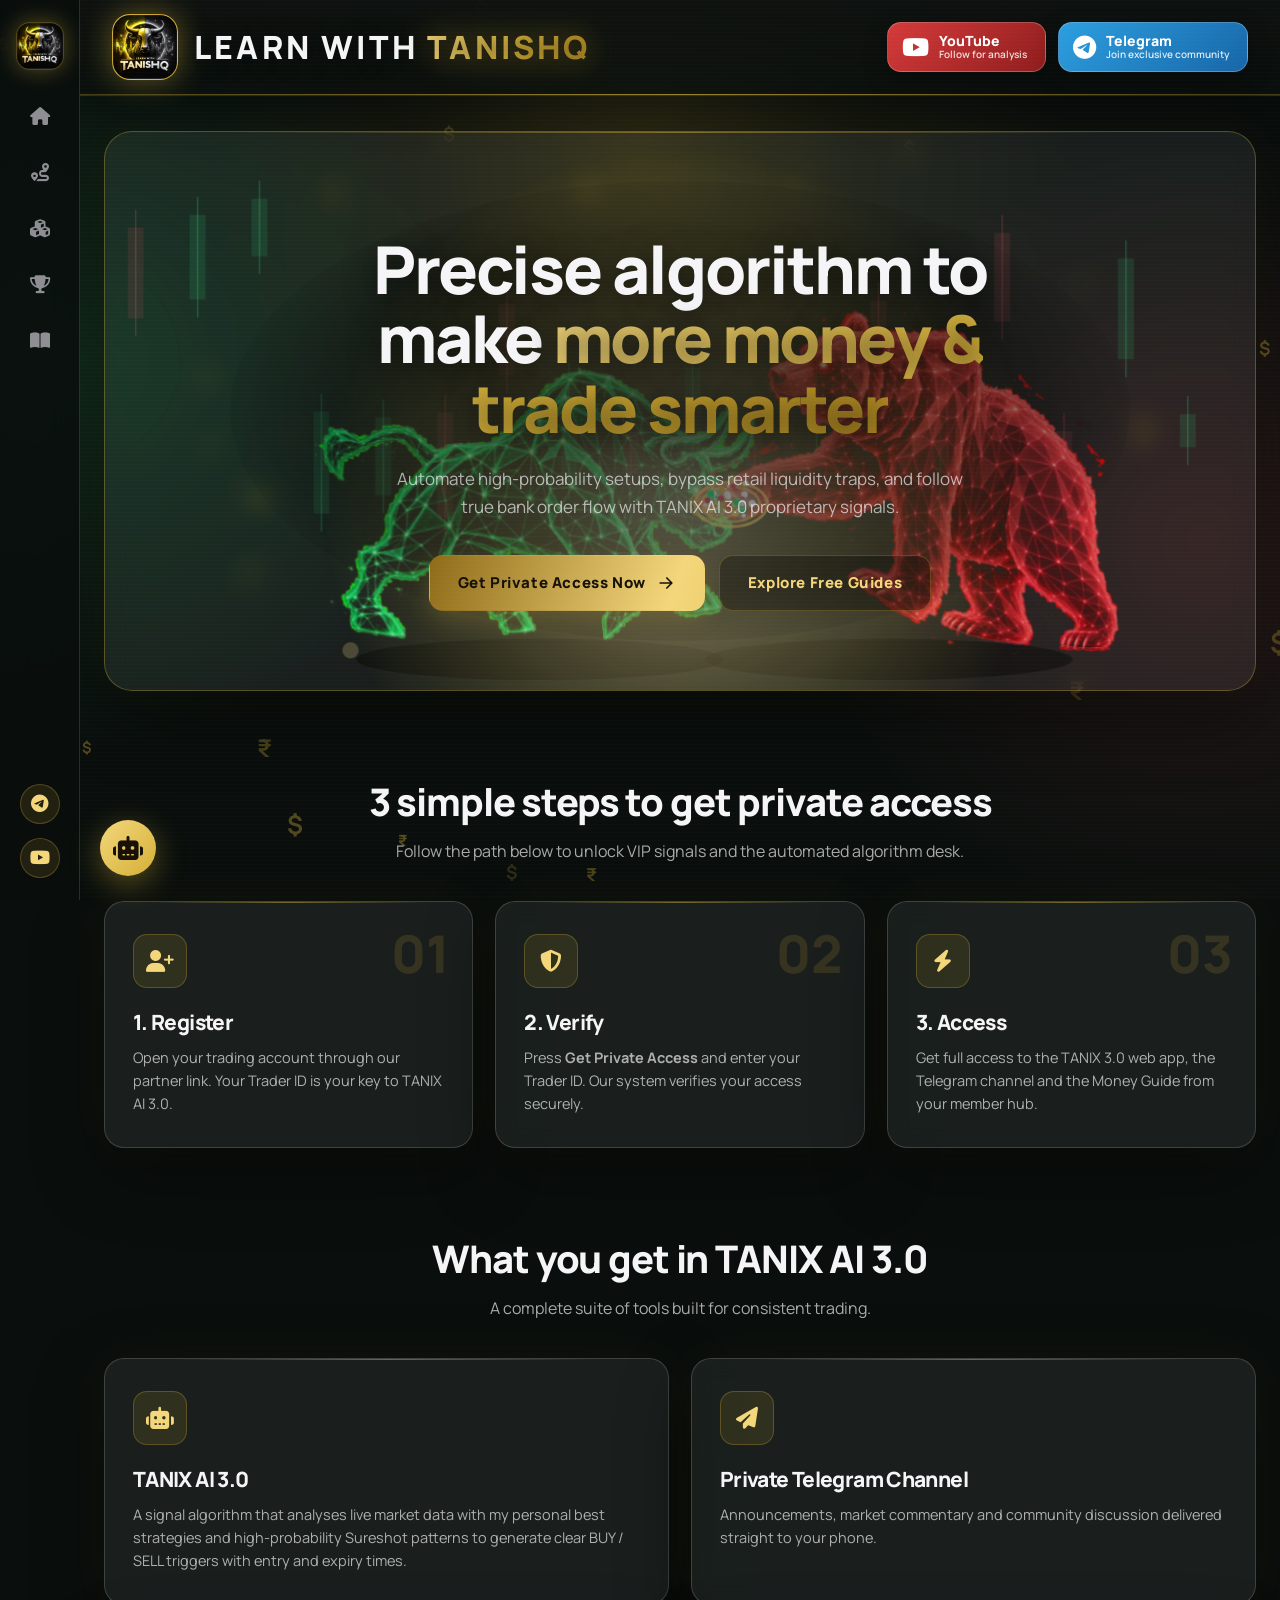
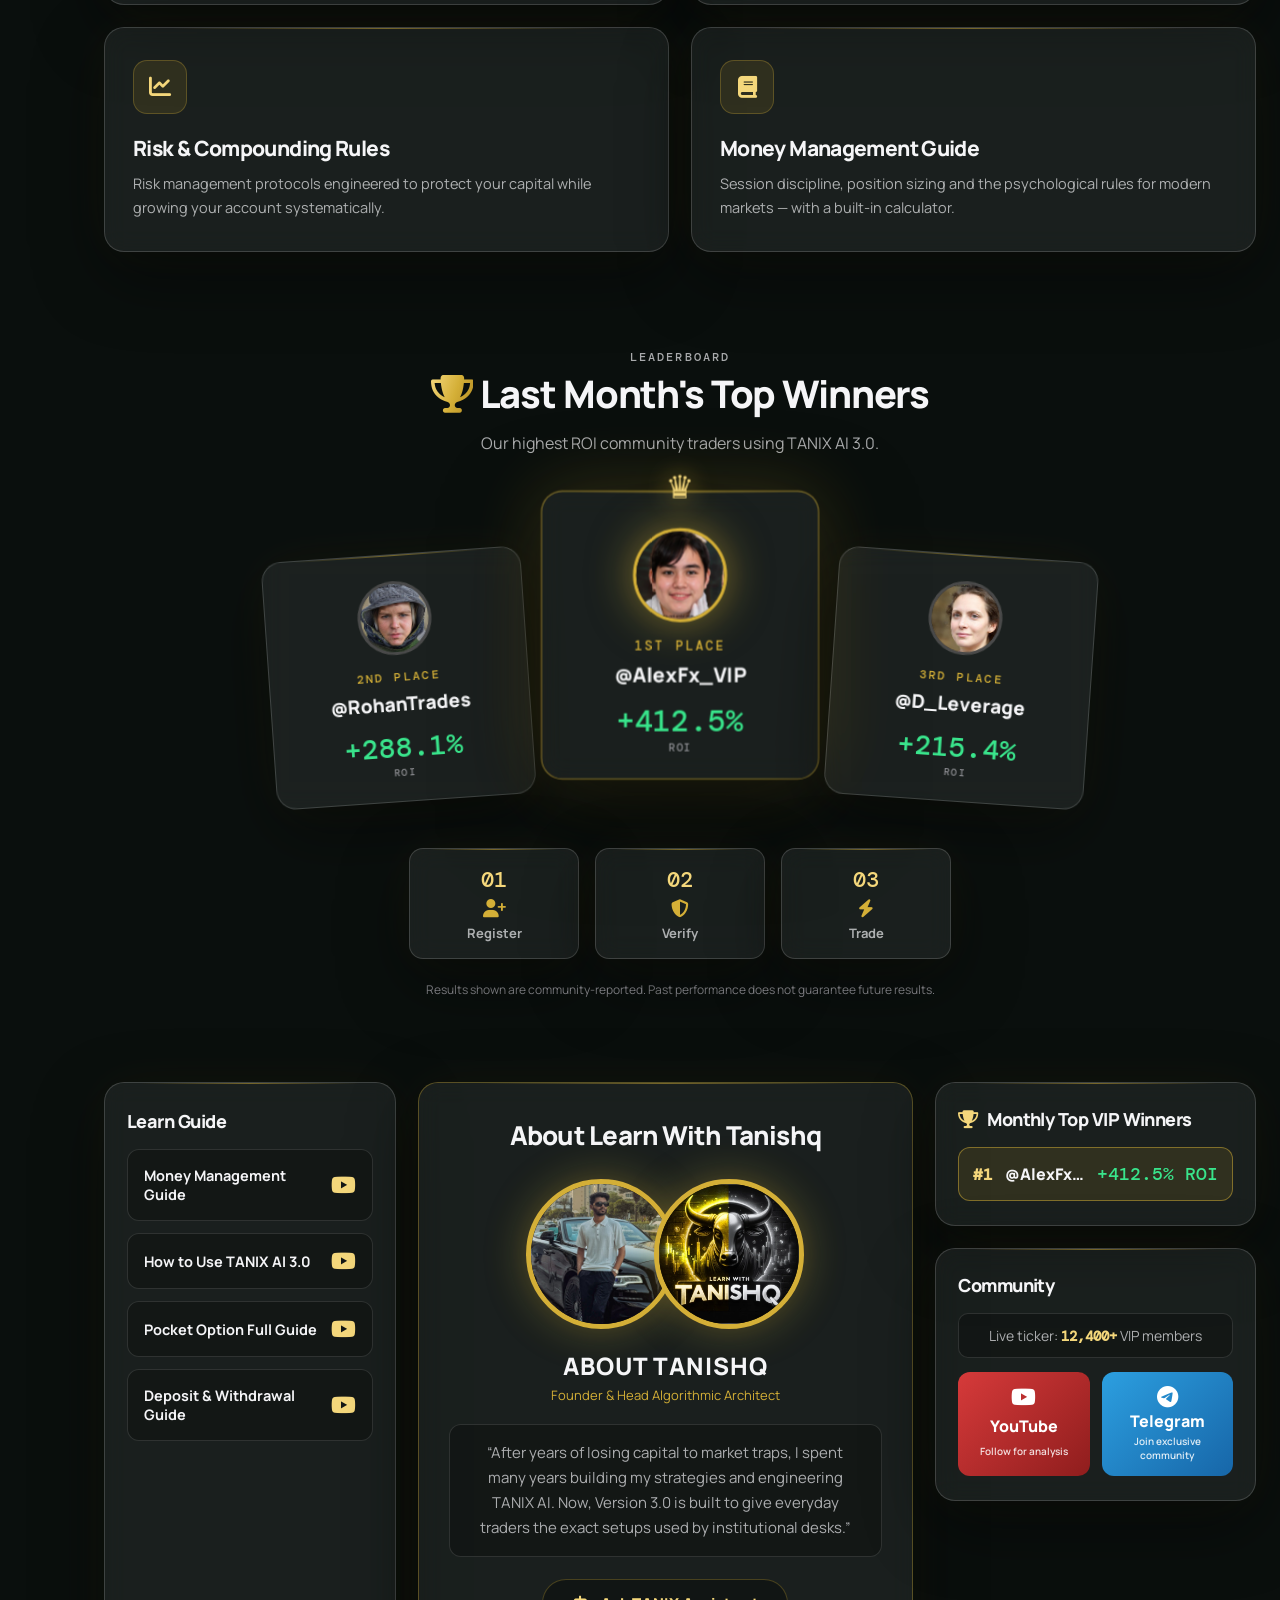
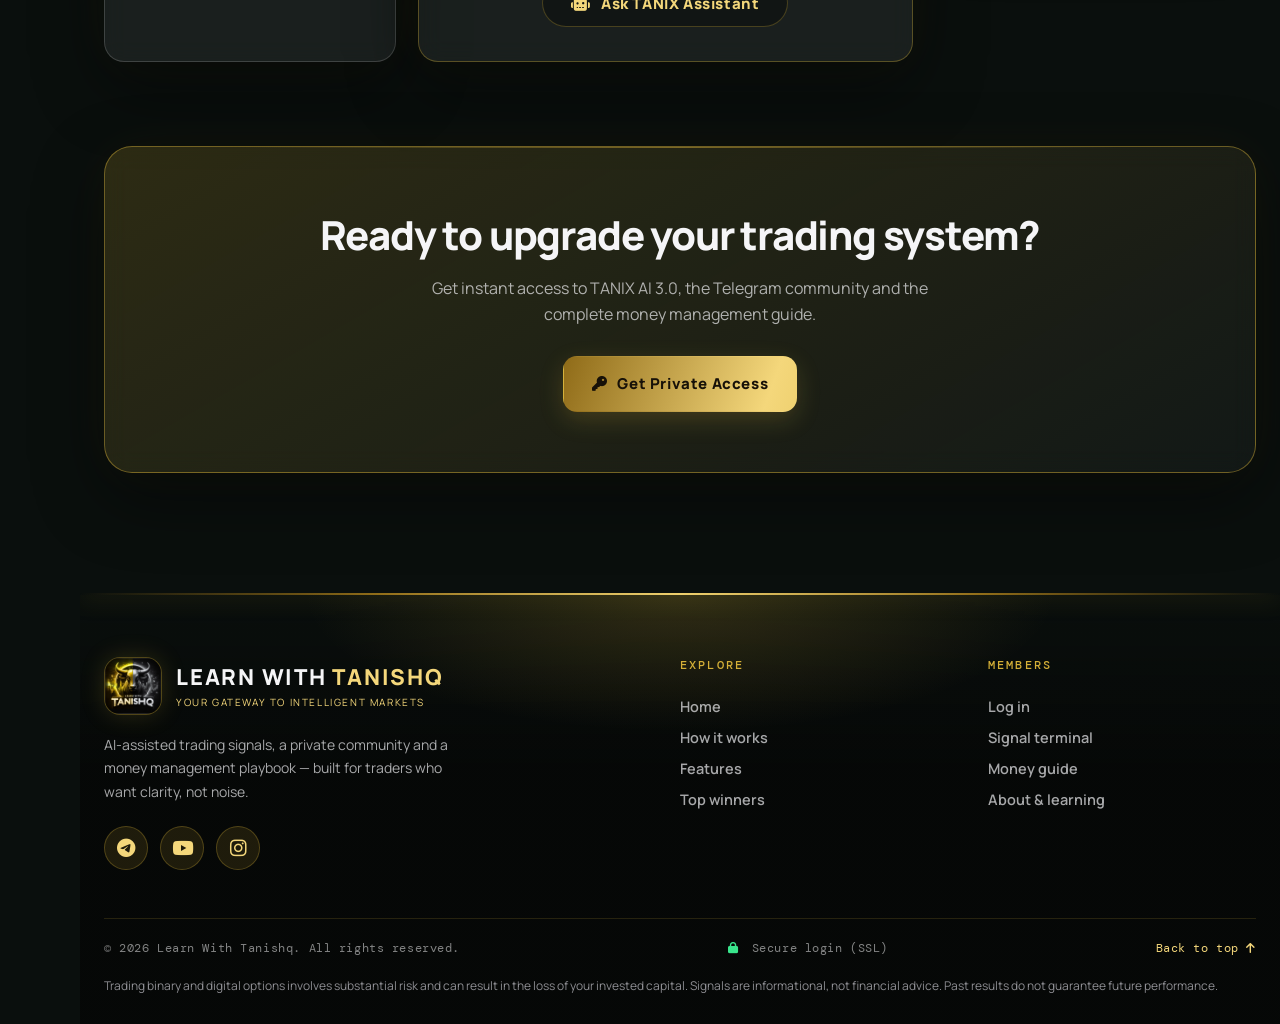
==== frontend/index.html @ 6c2d2196 "Add Telegram access admin tab and clean URLs - Admin "Telegram access" tab: list traders who opened " ====
﻿<!DOCTYPE html>
<html lang="en">
<head>
    <meta charset="UTF-8">
    <meta name="viewport" content="width=device-width, initial-scale=1.0">
    <title>TANIX AI 3.0 — Precise Algorithm To Trade Smarter</title>
    <meta name="description" content="TANIX AI 3.0 delivers AI-assisted trading signals, a private Telegram community and a money management guide for verified traders.">
    <link rel="icon" type="image/webp" href="assets/tanishq-logo.webp">
    <link rel="preconnect" href="https://cdnjs.cloudflare.com" crossorigin>
    <link rel="preload" as="style" href="https://cdnjs.cloudflare.com/ajax/libs/font-awesome/6.4.0/css/all.min.css" onload="this.onload=null;this.rel='stylesheet'">
    <noscript><link rel="stylesheet" href="https://cdnjs.cloudflare.com/ajax/libs/font-awesome/6.4.0/css/all.min.css"></noscript>
    <link rel="preload" as="image" href="assets/bull-wireframe-cutout.webp" fetchpriority="low">
    <link rel="preload" as="image" href="assets/bear-wireframe-cutout.webp" fetchpriority="low">
    <link rel="preconnect" href="https://fonts.googleapis.com">
    <link rel="preconnect" href="https://fonts.gstatic.com" crossorigin>
    <link rel="stylesheet" href="https://fonts.googleapis.com/css2?family=DM+Mono:wght@400;500&family=Manrope:wght@400;500;600;700;800&display=swap">
    <link rel="stylesheet" href="site.css?v=10">
    <link rel="stylesheet" href="extras.css?v=7">
    <link rel="stylesheet" href="landing.css?v=17">
    <link rel="stylesheet" href="perf.css?v=1">
</head>
<body class="landing">
    <canvas id="bgCanvas"></canvas>
    <canvas id="moneyRain" aria-hidden="true"></canvas>
    <div class="scanline"></div>

    <!-- Left navigation rail -->
    <aside class="rail" aria-label="Site navigation">
        <div class="rail-group">
            <a class="rail-logo" href="#hero" aria-label="Learn with Tanishq home"><img src="assets/tanishq-logo.webp" alt="" width="46" height="46"></a>
            <nav>
                <a class="ri" href="#hero"><i class="fa-solid fa-house"></i><span>Home</span></a>
                                <a class="ri" href="#steps"><i class="fa-solid fa-route"></i><span>3-Step Access</span></a>
                <a class="ri" href="#features"><i class="fa-solid fa-cubes"></i><span>Tanix Features</span></a>
                <a class="ri" href="#winners"><i class="fa-solid fa-trophy"></i><span>Monthly Winners</span></a>
                <a class="ri" href="#about"><i class="fa-solid fa-book-open"></i><span>About &amp; Learning</span></a>
            </nav>
        </div>
        <div class="social">
            <a class="ri" data-link="telegramUrl" href="#" target="_blank" rel="noopener noreferrer" aria-label="Telegram"><i class="fa-brands fa-telegram"></i></a>
            <a class="ri" data-link="youtubeUrl" href="#" target="_blank" rel="noopener noreferrer" aria-label="YouTube"><i class="fa-brands fa-youtube"></i></a>
        </div>
    </aside>

    <header class="lp-header">
        <a class="lp-brand" href="#hero" aria-label="Learn with Tanishq">
            <span class="lp-mark"><img src="assets/tanishq-logo.webp" alt="Learn with Tanishq logo" width="64" height="64"></span>
            <span class="lp-brand-text">
                <span class="lp-brand-name">LEARN WITH <b>TANISHQ</b></span>
            </span>
        </a>
        <div class="lp-header-right">
            <a class="hd-soc yt" data-link="youtubeUrl" href="#" target="_blank" rel="noopener noreferrer"><i class="fa-brands fa-youtube"></i><span><b>YouTube</b><small>Follow for analysis</small></span></a>
            <a class="hd-soc tg" data-link="telegramUrl" href="#" target="_blank" rel="noopener noreferrer"><i class="fa-brands fa-telegram"></i><span><b>Telegram</b><small>Join exclusive community</small></span></a>
        </div>
    </header>

    <main class="lp-main">
        <!-- Hero -->
        <section id="hero" class="glass hero-card">
            <canvas id="heroCanvas" aria-hidden="true"></canvas>
            <div class="inner">
                <h1>Precise algorithm to make <span class="gold-text">more money &amp; trade smarter</span></h1>
                <p class="lede">Automate high-probability setups, bypass retail liquidity traps, and follow true bank order flow with TANIX AI 3.0 proprietary signals.</p>
                <div class="hero-cta">
                    <a class="btn btn-gold" href="login">Get Private Access Now
                        <svg viewBox="0 0 24 24" aria-hidden="true"><path d="M5 12h13M13 6l6 6-6 6"/></svg>
                    </a>
                    <a class="btn btn-ghost" href="#about">Explore Free Guides</a>
                </div>
            </div>
        </section>

        <!-- Steps -->
        <section id="steps">
            <div class="center-head">
                <h2>3 simple steps to get private access</h2>
                <p>Follow the path below to unlock VIP signals and the automated algorithm desk.</p>
            </div>
            <div class="lp-grid c3">
                <article class="glass lp-card"><span class="lp-num">01</span><div class="lp-icon"><i class="fa-solid fa-user-plus"></i></div><h3>1. Register</h3><p>Open your trading account through our partner link. Your Trader ID is your key to TANIX AI 3.0.</p></article>
                <article class="glass lp-card"><span class="lp-num">02</span><div class="lp-icon"><i class="fa-solid fa-shield-halved"></i></div><h3>2. Verify</h3><p>Press <b>Get Private Access</b> and enter your Trader ID. Our system verifies your access securely.</p></article>
                <article class="glass lp-card"><span class="lp-num">03</span><div class="lp-icon"><i class="fa-solid fa-bolt"></i></div><h3>3. Access</h3><p>Get full access to the TANIX 3.0 web app, the Telegram channel and the Money Guide from your member hub.</p></article>
            </div>
        </section>

        <!-- Features -->
        <section id="features">
            <div class="center-head">
                <h2>What you get in TANIX AI 3.0</h2>
                <p>A complete suite of tools built for consistent trading.</p>
            </div>
            <div class="lp-grid c2">
                <article class="glass lp-card"><div class="lp-icon"><i class="fa-solid fa-robot"></i></div><h3>TANIX AI 3.0</h3><p>A signal algorithm that analyses live market data with my personal best strategies and high-probability Sureshot patterns to generate clear BUY / SELL triggers with entry and expiry times.</p></article>
                <article class="glass lp-card"><div class="lp-icon"><i class="fa-solid fa-paper-plane"></i></div><h3>Private Telegram Channel</h3><p>Announcements, market commentary and community discussion delivered straight to your phone.</p></article>
                <article class="glass lp-card"><div class="lp-icon"><i class="fa-solid fa-chart-line"></i></div><h3>Risk &amp; Compounding Rules</h3><p>Risk management protocols engineered to protect your capital while growing your account systematically.</p></article>
                <article class="glass lp-card"><div class="lp-icon"><i class="fa-solid fa-book"></i></div><h3>Money Management Guide</h3><p>Session discipline, position sizing and the psychological rules for modern markets — with a built-in calculator.</p></article>
            </div>
        </section>

        <!-- Winners (podium cards) -->
        <section id="winners">
            <div class="center-head">
                <p class="eyebrow">Leaderboard</p>
                <h2><i class="fa-solid fa-trophy gold-text"></i> <span id="winMonth">Last Month</span>'s Top Winners</h2>
                <p>Our highest ROI community traders using TANIX AI 3.0.</p>
            </div>
            <div class="win-cards" id="winCards"></div>
            <div class="win-steps" aria-label="How to join the leaderboard">
                <div class="glass"><b>01</b><i class="fa-solid fa-user-plus"></i><span>Register</span></div>
                <div class="glass"><b>02</b><i class="fa-solid fa-shield-halved"></i><span>Verify</span></div>
                <div class="glass"><b>03</b><i class="fa-solid fa-bolt"></i><span>Trade</span></div>
            </div>
            <p class="note">Results shown are community-reported. Past performance does not guarantee future results.</p>
        </section>

        <!-- About + learn guide + community -->
        <section id="about" class="about-grid">
            <aside class="glass learn" id="learning-material">
                <h3>Learn Guide</h3>
                <a class="learn-item" data-link="guideMoneyUrl" href="#" target="_blank" rel="noopener noreferrer"><span>Money Management Guide</span><i class="fa-brands fa-youtube"></i></a>
                <a class="learn-item" data-link="guideTanixUrl" href="#" target="_blank" rel="noopener noreferrer"><span>How to Use TANIX AI 3.0</span><i class="fa-brands fa-youtube"></i></a>
                <a class="learn-item" data-link="guidePocketUrl" href="#" target="_blank" rel="noopener noreferrer"><span>Pocket Option Full Guide</span><i class="fa-brands fa-youtube"></i></a>
                <a class="learn-item" data-link="guideDepositUrl" href="#" target="_blank" rel="noopener noreferrer"><span>Deposit &amp; Withdrawal Guide</span><i class="fa-brands fa-youtube"></i></a>
            </aside>

            <div class="glass about-main">
                <h2>About Learn With Tanishq</h2>
                <div class="coins">
                    <div class="coin"><i class="fa-solid fa-user"></i><img src="assets/founder.jpg?v=2" alt="Tanishq, founder" loading="lazy" decoding="async" onerror="this.hidden=true"></div>
                    <div class="coin gold"><img src="assets/tanishq-logo.webp" alt="Learn with Tanishq logo"></div>
                </div>
                <h3>ABOUT TANISHQ</h3>
                <div class="role">Founder &amp; Head Algorithmic Architect</div>
                <blockquote>&ldquo;After years of losing capital to market traps, I spent many years building my strategies and engineering TANIX AI. Now, Version 3.0 is built to give everyday traders the exact setups used by institutional desks.&rdquo;</blockquote>
                <button class="btn btn-ghost ask" type="button" id="askBot"><i class="fa-solid fa-robot"></i> Ask TANIX Assistant</button>
            </div>

            <aside class="about-side">
                <div class="glass side-card">
                    <h3><i class="fa-solid fa-trophy"></i> Monthly Top VIP Winners</h3>
                    <div class="top-winner"><b>#1</b><span id="topName">--</span><em id="topRoi">--</em></div>
                </div>
                <div class="glass side-card">
                    <h3>Community</h3>
                    <div class="ticker">Live ticker: <b>12,400+</b> VIP members</div>
                    <div class="soc">
                        <a class="yt" data-link="youtubeUrl" href="#" target="_blank" rel="noopener noreferrer"><i class="fa-brands fa-youtube"></i> YouTube<small>Follow for analysis</small></a>
                        <a class="tg" data-link="telegramUrl" href="#" target="_blank" rel="noopener noreferrer"><i class="fa-brands fa-telegram"></i> Telegram<small>Join exclusive community</small></a>
                    </div>
                </div>
            </aside>
        </section>

        <!-- CTA -->
        <section class="glass lp-cta">
            <h2>Ready to upgrade your trading system?</h2>
            <p>Get instant access to TANIX AI 3.0, the Telegram community and the complete money management guide.</p>
            <a class="btn btn-gold" href="login"><i class="fa-solid fa-key"></i> Get Private Access</a>
        </section>
    </main>

    <footer class="lp-footer">
        <div class="ft-glow" aria-hidden="true"></div>
        <div class="ft-inner">
            <div class="ft-top">
                <div class="ft-brand">
                    <div class="ft-logo"><span class="mark"><img src="assets/tanishq-logo.webp" alt="Learn with Tanishq logo" width="64" height="64"></span><div><div class="brand-name">LEARN WITH <span>TANISHQ</span></div><div class="brand-tagline">Your Gateway to Intelligent Markets</div></div></div>
                    <p>AI-assisted trading signals, a private community and a money management playbook &mdash; built for traders who want clarity, not noise.</p>
                    <div class="ft-social">
                        <a data-link="telegramUrl" href="#" target="_blank" rel="noopener noreferrer" aria-label="Telegram"><i class="fa-brands fa-telegram"></i></a>
                        <a data-link="youtubeUrl" href="#" target="_blank" rel="noopener noreferrer" aria-label="YouTube"><i class="fa-brands fa-youtube"></i></a>
                        <a data-link="instagramUrl" href="#" target="_blank" rel="noopener noreferrer" aria-label="Instagram"><i class="fa-brands fa-instagram"></i></a>
                    </div>
                </div>
                <nav class="ft-col" aria-label="Explore">
                    <h4>Explore</h4>
                    <a href="#hero">Home</a>
                    <a href="#steps">How it works</a>
                    <a href="#features">Features</a>
                    <a href="#winners">Top winners</a>
                </nav>
                <nav class="ft-col" aria-label="Members">
                    <h4>Members</h4>
                    <a href="login">Log in</a>
                    <a href="login">Signal terminal</a>
                    <a href="login">Money guide</a>
                    <a href="#about">About &amp; learning</a>
                </nav>
            </div>
            <div class="ft-bottom">
                <span>&copy; 2026 Learn With Tanishq. All rights reserved.</span>
                <span class="ft-secure"><i class="fa-solid fa-lock"></i> Secure login (SSL)</span>
                <a href="#hero" class="ft-top-link">Back to top <i class="fa-solid fa-arrow-up"></i></a>
            </div>
            <p class="risk">Trading binary and digital options involves substantial risk and can result in the loss of your invested capital. Signals are informational, not financial advice. Past results do not guarantee future performance.</p>
        </div>
    </footer>

    <!-- Assistant -->
    <button class="bot-fab" id="botFab" type="button" aria-label="Open TANIX assistant" aria-expanded="false"><i class="fa-solid fa-robot"></i></button>
    <div class="glass bot" id="bot" role="dialog" aria-label="TANIX AI Assistant">
        <div class="bot-head"><span><i class="fa-solid fa-robot"></i> TANIX AI Assistant</span><button type="button" id="botClose" aria-label="Close assistant"><i class="fa-solid fa-xmark"></i></button></div>
        <div class="bot-log" id="botLog"><div class="msg">Hello! I'm the TANIX AI assistant. Ask me about access, the money guide or the Telegram channel.</div></div>
        <form class="bot-form" id="botForm"><input id="botInput" type="text" placeholder="Ask a question..." autocomplete="off" aria-label="Your question"><button type="submit" aria-label="Send"><i class="fa-solid fa-paper-plane"></i></button></form>
    </div>

    <script>window.API_BASE_URL = '/api';</script>
    <script src="config.js?v=7"></script>
    <script src="app.js?v=5.3"></script>
    <script src="extras.js?v=4"></script>
    <script src="performers.js?v=1"></script>
    <script src="landing.js?v=9"></script>
    <script src="fight.js?v=3"></script>
</body>
</html>
---- frontend/site.css ----
/* Shared theme for landing, member hub and guide — mirrors the login page. */
:root {
    --black: #080808; --panel: rgba(255,255,255,.07);
    --gold: #d4af37; --gold-light: #f4d77b; --gold-deep: #8f6b18;
    --gold-wash: rgba(212,175,55,.12); --gold-line: rgba(212,175,55,.28);
    --white: #f5f5f7; --soft: rgba(245,245,247,.68); --muted: #8e8e93;
    --green: #39e58c; --ruby: #e05b6b; --radius: 20px;
    --font: 'Manrope', sans-serif; --mono: 'DM Mono', monospace;
}
*, *::before, *::after { box-sizing: border-box; }
html { background: var(--black); scroll-behavior: smooth; }
body {
    margin: 0; min-height: 100vh; color: var(--white); font-family: var(--font); overflow-x: hidden;
    background:
        radial-gradient(ellipse at 50% 18%, rgba(212,175,55,.16) 0%, rgba(212,175,55,.05) 24%, transparent 48%),
        radial-gradient(circle at 6% 40%, rgba(60,255,143,.11), transparent 30%),
        radial-gradient(circle at 94% 60%, rgba(255,90,110,.11), transparent 30%),
        #0a0f0d;
    background-attachment: fixed;
}
a { color: inherit; }
button { font: inherit; color: inherit; cursor: pointer; }
#bgCanvas { position: fixed; inset: 0; z-index: -1; width: 100%; height: 100%; opacity: .16; pointer-events: none; }
.scanline { position: fixed; inset: 0; z-index: 50; pointer-events: none; opacity: .03; background: repeating-linear-gradient(0deg, transparent 0 3px, #fff 4px); }
:focus-visible { outline: 2px solid var(--gold-light); outline-offset: 3px; }

.container { width: min(1120px, calc(100% - 40px)); margin: 0 auto; }
.eyebrow { margin: 0 0 12px; color: var(--gold); font: 500 12px var(--mono); letter-spacing: .18em; text-transform: uppercase; }
h1, h2, h3 { margin: 0; letter-spacing: -.03em; }
.gold-text { background: linear-gradient(110deg, var(--gold-light), var(--gold) 55%, #b38b22); -webkit-background-clip: text; background-clip: text; color: transparent; }
.lede { color: var(--soft); font-size: 17px; line-height: 1.65; }

/* Glass card — same recipe as the login card */
.glass {
    position: relative; border: 1px solid rgba(255,255,255,.16); border-radius: var(--radius);
    background: rgba(255,255,255,.07); box-shadow: 0 24px 70px rgba(0,0,0,.45), 0 0 50px rgba(212,175,55,.06);
    backdrop-filter: blur(22px) saturate(150%); -webkit-backdrop-filter: blur(22px) saturate(150%);
}
.glass::before { content: ''; position: absolute; top: 0; left: 12%; right: 12%; height: 1px; background: linear-gradient(90deg, transparent, var(--gold), transparent); opacity: .5; }

/* Buttons */
.btn {
    display: inline-flex; align-items: center; justify-content: center; gap: 10px; min-height: 56px; padding: 0 28px;
    font-weight: 800; font-size: 15px; letter-spacing: .04em; text-decoration: none; border-radius: 14px; border: 1px solid transparent;
    transition: transform .2s, box-shadow .25s, background-position .4s, border-color .25s;
}
.btn-gold { color: #171108; background: linear-gradient(110deg, var(--gold-deep), var(--gold-light), var(--gold)); background-size: 180% 100%; box-shadow: 0 8px 25px rgba(212,175,55,.2); }
.btn-gold:hover { transform: translateY(-2px); background-position: 100% 0; box-shadow: 0 12px 32px rgba(212,175,55,.34); }
.btn-ghost { color: var(--gold-light); border-color: var(--gold-line); background: rgba(0,0,0,.3); }
.btn-ghost:hover { transform: translateY(-2px); border-color: var(--gold); background: var(--gold-wash); }
.btn svg { width: 20px; height: 20px; fill: none; stroke: currentColor; stroke-linecap: round; stroke-linejoin: round; stroke-width: 2; }

/* Top bar */
.site-nav { position: sticky; top: 0; z-index: 40; border-bottom: 1px solid rgba(212,175,55,.14); background: rgba(10,15,13,.72); backdrop-filter: blur(16px); -webkit-backdrop-filter: blur(16px); }
.site-nav .container { display: flex; align-items: center; justify-content: space-between; gap: 16px; min-height: 72px; }
.brand { text-decoration: none; }
.brand-name { color: var(--white); font-size: 26px; font-weight: 800; letter-spacing: .08em; }
.brand-name span { color: var(--gold-light); }
.brand-tagline { margin-top: 3px; color: var(--gold-light); font-size: 10px; letter-spacing: .16em; text-transform: uppercase; }
.nav-links { display: flex; align-items: center; gap: 26px; }
.nav-links a { color: var(--soft); font-size: 14px; font-weight: 600; text-decoration: none; transition: color .2s; }
.nav-links a:hover { color: var(--gold-light); }
.nav-actions { display: flex; align-items: center; gap: 12px; }
.nav-actions .btn { min-height: 44px; padding: 0 20px; font-size: 13px; }
.trader-chip { display: flex; flex-direction: column; align-items: center; font: 11px var(--mono); color: var(--muted); letter-spacing: .12em; }
.trader-chip b { color: var(--gold-light); font-weight: 500; font-size: 13px; }

/* Sections */
.section { padding: 84px 0 0; }
.section-head { max-width: 640px; margin: 0 auto 40px; text-align: center; }
.section-head h2 { font-size: clamp(28px, 4vw, 40px); font-weight: 800; }
.section-head p { margin: 14px 0 0; color: var(--soft); line-height: 1.65; }

/* Hero */
.hero { position: relative; padding: 90px 0 30px; text-align: center; }
.hero-art { position: absolute; inset: 0; z-index: 0; pointer-events: none; }
.hero-art img { position: absolute; top: 50%; width: clamp(190px, 24vw, 340px); transform: translateY(-50%); opacity: .5; }
.hero-art .bull { left: calc(50% - 640px); -webkit-mask-image: radial-gradient(closest-side, #000 55%, transparent); mask-image: radial-gradient(closest-side, #000 55%, transparent); }
.hero-art .bear { right: calc(50% - 640px); -webkit-mask-image: radial-gradient(closest-side, #000 55%, transparent); mask-image: radial-gradient(closest-side, #000 55%, transparent); }
.hero-inner { position: relative; z-index: 1; max-width: 800px; margin: 0 auto; }
.badge { display: inline-flex; align-items: center; gap: 10px; padding: 8px 16px; color: var(--gold-light); font: 500 12px var(--mono); letter-spacing: .14em; text-transform: uppercase; border: 1px solid var(--gold-line); border-radius: 999px; background: var(--gold-wash); }
.live-dot { width: 8px; height: 8px; border-radius: 50%; background: var(--green); box-shadow: 0 0 12px var(--green); animation: pulse 1.8s ease-in-out infinite; }
@keyframes pulse { 50% { opacity: .35; } }
.hero h1 { margin-top: 26px; font-size: clamp(38px, 6.4vw, 72px); font-weight: 800; line-height: 1.04; }
.hero .lede { max-width: 620px; margin: 22px auto 0; }
.hero-cta { display: flex; flex-wrap: wrap; justify-content: center; gap: 14px; margin-top: 36px; }
.hero-stats { display: grid; grid-template-columns: repeat(3, 1fr); gap: 1px; max-width: 640px; margin: 54px auto 0; overflow: hidden; border: 1px solid var(--gold-line); border-radius: 16px; background: var(--gold-line); }
.hero-stats div { padding: 18px 12px; background: rgba(12,16,14,.85); }
.hero-stats strong { display: block; color: var(--gold-light); font: 500 22px var(--mono); }
.hero-stats span { display: block; margin-top: 4px; color: var(--muted); font-size: 12px; }

/* Cards grid */
.grid { display: grid; gap: 22px; }
.grid-3 { grid-template-columns: repeat(3, minmax(0,1fr)); }
.grid-3.grid-2 { grid-template-columns: repeat(2, minmax(0,1fr)); }
@media (max-width: 900px) { .grid-3.grid-2 { grid-template-columns: minmax(0,1fr); } }
.card { padding: 32px 28px; transition: transform .25s, border-color .25s, box-shadow .25s; }
.card h3 { font-size: 21px; font-weight: 800; }
.card p { margin: 10px 0 0; color: var(--soft); font-size: 15px; line-height: 1.6; }
.icon-box { display: grid; width: 54px; height: 54px; margin-bottom: 22px; place-items: center; color: var(--gold-light); border: 1px solid var(--gold-line); border-radius: 14px; background: var(--gold-wash); }
.icon-box svg { width: 26px; height: 26px; fill: none; stroke: currentColor; stroke-linecap: round; stroke-linejoin: round; stroke-width: 1.7; }
.step-num { position: absolute; top: 18px; right: 22px; color: rgba(212,175,55,.16); font: 800 52px var(--font); }

/* Access cards (hub) */
.access-card { display: flex; flex-direction: column; padding: 34px 30px 30px; text-decoration: none; }
.access-card:hover { transform: translateY(-6px); border-color: rgba(212,175,55,.55); box-shadow: 0 28px 80px rgba(0,0,0,.55), 0 0 60px rgba(212,175,55,.16); }
.access-card .tag { margin-bottom: 8px; color: var(--gold); font: 500 11px var(--mono); letter-spacing: .16em; text-transform: uppercase; }
.access-card .go { display: inline-flex; align-items: center; gap: 8px; margin-top: auto; padding-top: 26px; color: var(--gold-light); font-weight: 800; font-size: 14px; letter-spacing: .04em; }
.access-card .go svg { width: 18px; height: 18px; fill: none; stroke: currentColor; stroke-linecap: round; stroke-linejoin: round; stroke-width: 2; transition: transform .25s; }
.access-card:hover .go svg { transform: translateX(5px); }
.access-card.featured { border-color: rgba(212,175,55,.45); background: linear-gradient(160deg, rgba(212,175,55,.14), rgba(255,255,255,.05)); }
.access-card ul { margin: 16px 0 0; padding: 0; list-style: none; color: var(--soft); font-size: 14px; }
.access-card li { display: flex; gap: 10px; padding: 4px 0; }
.access-card li::before { content: '✦'; color: var(--gold); font-size: 11px; line-height: 1.9; }

/* Welcome strip */
.welcome { padding: 64px 0 0; }
.welcome h1 { font-size: clamp(30px, 4.6vw, 48px); font-weight: 800; }
.welcome .lede { margin: 14px 0 0; max-width: 620px; }
.welcome .id { color: var(--gold-light); font-family: var(--mono); }

/* Podium */
.podium { display: grid; grid-template-columns: minmax(0,1fr) minmax(0,1.12fr) minmax(0,1fr); align-items: end; gap: 18px; max-width: 900px; margin: 0 auto; }
.podium-slot { display: flex; flex-direction: column; align-items: center; text-align: center; }
.performer { width: 100%; padding: 22px 16px 20px; }
.performer .handle { margin-top: 0; }
.avatar { display: grid; width: 64px; height: 64px; margin: -54px auto 14px; place-items: center; color: #171108; font-size: 24px; font-weight: 800; border: 3px solid #0a0f0d; border-radius: 50%; }
.slot-1 .avatar { width: 78px; height: 78px; margin-top: -66px; font-size: 28px; background: linear-gradient(135deg, #fce282, var(--gold) 60%, #8f6b18); box-shadow: 0 0 36px rgba(212,175,55,.5); }
.slot-2 .avatar { background: linear-gradient(135deg, #f1f1f4, #a9abb2); }
.slot-3 .avatar { background: linear-gradient(135deg, #e0a56b, #8d5a2b); }
.crown { position: absolute; top: -98px; left: 50%; transform: translateX(-50%); color: var(--gold-light); font-size: 26px; filter: drop-shadow(0 0 10px rgba(212,175,55,.7)); }
.performer .handle { font-size: 17px; font-weight: 800; word-break: break-word; }
.performer .strategy { margin-top: 4px; color: var(--muted); font-size: 12.5px; line-height: 1.45; }
.performer .roi { margin-top: 12px; color: var(--green); font: 500 24px var(--mono); }
.performer .roi small { display: block; margin-top: 2px; color: var(--muted); font-size: 10px; letter-spacing: .14em; }
.podium-base { display: grid; width: 100%; place-items: start center; padding-top: 14px; color: rgba(0,0,0,.55); font-size: 38px; font-weight: 800; border: 1px solid var(--gold-line); border-bottom: 0; border-radius: 14px 14px 0 0; }
.slot-1 .podium-base { height: 130px; background: linear-gradient(180deg, rgba(244,215,123,.9), rgba(143,107,24,.55)); }
.slot-2 .podium-base { height: 90px; background: linear-gradient(180deg, rgba(220,222,230,.75), rgba(120,122,130,.35)); }
.slot-3 .podium-base { height: 62px; background: linear-gradient(180deg, rgba(214,150,92,.75), rgba(120,76,36,.35)); }
.note { margin: 22px 0 0; color: var(--muted); font-size: 12px; text-align: center; }

/* How to use */
.howto { counter-reset: step; }
.howto .card { padding-top: 34px; }
.howto-steps { display: grid; gap: 22px; max-width: 820px; margin: 0 auto; }
.howto-step { display: flex; gap: 20px; align-items: flex-start; padding: 26px 28px; }
.howto-step .n { flex: 0 0 46px; display: grid; width: 46px; height: 46px; place-items: center; color: #171108; font-weight: 800; border-radius: 50%; background: linear-gradient(135deg, var(--gold-light), var(--gold)); }
.howto-step h3 { font-size: 18px; font-weight: 800; }
.howto-step p { margin: 6px 0 0; color: var(--soft); font-size: 15px; line-height: 1.6; }

/* CTA + footer */
.cta { padding: 56px 32px; text-align: center; border-color: rgba(212,175,55,.4); background: linear-gradient(150deg, rgba(212,175,55,.16), rgba(255,255,255,.04)); }
.cta h2 { font-size: clamp(26px, 3.6vw, 38px); font-weight: 800; }
.cta p { max-width: 520px; margin: 14px auto 28px; color: var(--soft); line-height: 1.6; }
.site-footer { margin-top: 90px; padding: 28px 0 34px; color: rgba(245,245,247,.48); font: 11px var(--mono); letter-spacing: .06em; border-top: 1px solid rgba(212,175,55,.14); }
.site-footer .container { display: flex; flex-wrap: wrap; justify-content: space-between; gap: 12px; }
.site-footer a { text-decoration: none; }
.site-footer a:hover { color: var(--gold-light); }
.risk { max-width: 780px; margin: 0 auto 18px; color: var(--muted); font: 12px/1.6 var(--font); text-align: center; }

/* Guide */
.guide-layout { display: grid; grid-template-columns: 240px 1fr; gap: 28px; align-items: start; padding-top: 40px; }
.guide-toc { position: sticky; top: 96px; padding: 22px 20px; }
.guide-toc h2 { margin-bottom: 12px; color: var(--gold); font: 500 11px var(--mono); letter-spacing: .16em; text-transform: uppercase; }
.guide-toc a { display: block; padding: 8px 0; color: var(--soft); font-size: 14px; font-weight: 600; text-decoration: none; }
.guide-toc a:hover { color: var(--gold-light); }
.guide-body { display: grid; gap: 22px; }
.guide-section { padding: 32px 32px 28px; scroll-margin-top: 96px; }
.guide-section h2 { font-size: 24px; font-weight: 800; }
.guide-section p, .guide-section li { color: var(--soft); font-size: 15.5px; line-height: 1.7; }
.guide-section p { margin: 12px 0 0; }
.guide-section ul { margin: 12px 0 0; padding-left: 20px; }
.callout { margin-top: 18px; padding: 16px 18px; color: var(--gold-light); font-size: 14.5px; line-height: 1.6; border: 1px solid var(--gold-line); border-radius: 12px; background: var(--gold-wash); }
.rule-table { width: 100%; margin-top: 16px; border-collapse: collapse; font-size: 14.5px; }
.rule-table th, .rule-table td { padding: 11px 12px; text-align: left; border-bottom: 1px solid rgba(255,255,255,.1); }
.rule-table th { color: var(--gold); font: 500 11px var(--mono); letter-spacing: .12em; text-transform: uppercase; }
.rule-table td { color: var(--soft); }
.rule-table td:first-child { color: var(--white); font-weight: 700; }
.calc { display: grid; grid-template-columns: repeat(auto-fit, minmax(150px, 1fr)); gap: 14px; margin-top: 18px; }
.calc label { display: block; color: #c9c9cc; font-size: 12px; font-weight: 700; }
.calc input { width: 100%; min-height: 48px; margin-top: 6px; padding: 0 14px; color: var(--white); font: 16px var(--mono); border: 1px solid rgba(212,175,55,.3); border-radius: 12px; background: rgba(0,0,0,.35); outline: 0; }
.calc input:focus { border-color: var(--gold); box-shadow: 0 0 0 3px rgba(212,175,55,.12); }
.calc-out { grid-column: 1 / -1; padding: 16px 18px; color: var(--soft); border: 1px dashed var(--gold-line); border-radius: 12px; }
.calc-out b { color: var(--gold-light); font: 500 22px var(--mono); }

/* Mobile */
@media (max-width: 900px) {
    .nav-links { display: none; }
    .grid-3 { grid-template-columns: minmax(0,1fr); }
    .hero-art img { opacity: .22; }
    .hero-art .bull { left: -60px; } .hero-art .bear { right: -60px; }
    .guide-layout { grid-template-columns: 1fr; }
    .guide-toc { position: static; display: flex; flex-wrap: wrap; gap: 4px 18px; }
    .guide-toc h2 { width: 100%; }
}
@media (max-width: 640px) {
    .container { width: calc(100% - 32px); }
    .brand-name { font-size: 21px; } .brand-tagline { font-size: 8px; }
    .hero { padding-top: 56px; } .section { padding-top: 64px; }
    .hero-stats strong { font-size: 17px; }
    .podium { gap: 8px; }
    .performer { padding: 16px 8px; }
    .performer .handle { font-size: 13px; } .performer .strategy { display: none; } .performer .roi { font-size: 16px; }
    .avatar { width: 48px; height: 48px; margin-top: -40px; font-size: 18px; } .slot-1 .avatar { width: 58px; height: 58px; margin-top: -48px; font-size: 22px; }
    .guide-section { padding: 24px 20px; }
    .howto-step { padding: 20px; gap: 14px; }
    .nav-actions { gap: 8px; } .nav-actions .btn { padding: 0 14px; min-height: 40px; font-size: 12px; } .back-pill { padding: 0 12px; }
}
@media (prefers-reduced-motion: reduce) { *, *::before, *::after { animation-duration: .01ms !important; transition-duration: .01ms !important; scroll-behavior: auto !important; } }

/* Protected pages stay hidden until the session check passes */
body.gated { visibility: hidden; }

html, body { max-width: 100%; }
.hero-art, .hero { overflow-x: clip; }

/* ===== PHONE LAYOUT (<= 640px only; desktop untouched) ===== */
@media (max-width: 640px) {
    .site-nav .container { min-height: 58px; gap: 8px; }
    .brand-name { font-size: 17px; white-space: nowrap; letter-spacing: .06em; }
    .brand-tagline { font-size: 7.5px; letter-spacing: .1em; white-space: nowrap; }
    .nav-actions { gap: 6px; flex: none; }
    .nav-actions .btn, .back-pill { min-height: 34px; padding: 0 11px; font-size: 11.5px; white-space: nowrap; border-radius: 10px; }
    .back-pill { border-radius: 999px; }
    .trader-chip { display: none; }
    .lede { font-size: 14px; line-height: 1.6; }
    .eyebrow { font-size: 10px; margin-bottom: 8px; }
    .section { padding-top: 44px; }
    .section-head { margin-bottom: 22px; }
    .section-head h2 { font-size: 22px; } .section-head p { font-size: 13px; margin-top: 8px; }
    .welcome { padding-top: 28px; } .welcome h1 { font-size: 26px; } .welcome .lede { margin-top: 10px; }
    .glass { border-radius: 16px; }
    .card, .access-card { padding: 18px 16px; }
    .card:hover, .access-card:hover { transform: none; }
    .card h3 { font-size: 17px; } .card p { font-size: 13px; line-height: 1.55; }
    .icon-box { width: 42px; height: 42px; margin-bottom: 12px; border-radius: 12px; } .icon-box svg { width: 21px; height: 21px; }
    .access-card .tag { font-size: 10px; }
    .access-card ul { margin-top: 10px; font-size: 12.5px; } .access-card li { padding: 2px 0; }
    .access-card .go { padding-top: 14px; font-size: 13px; }
    .grid { gap: 12px; }
    .howto-steps { gap: 10px; }
    .howto-step { padding: 14px; gap: 12px; border-radius: 14px; }
    .howto-step .n { flex-basis: 34px; width: 34px; height: 34px; font-size: 14px; }
    .howto-step h3 { font-size: 15px; } .howto-step p { font-size: 12.5px; line-height: 1.55; }
    .note { font-size: 10.5px; margin-top: 14px; }
    .site-footer { margin-top: 44px; padding: 20px 0 24px; font-size: 10px; }
    .risk { font-size: 10.5px; }

    /* guide */
    .guide-layout { gap: 12px; padding-top: 22px; }
    .guide-toc { padding: 14px; gap: 2px 14px; } .guide-toc a { padding: 5px 0; font-size: 12.5px; }
    .guide-body { gap: 12px; }
    .guide-section { padding: 18px 14px; }
    .guide-section h2 { font-size: 18px; }
    .guide-section p, .guide-section li { font-size: 13.5px; line-height: 1.65; }
    .callout { padding: 12px 14px; font-size: 13px; }
    .rule-table { font-size: 12px; } .rule-table th, .rule-table td { padding: 8px 6px; }
    .calc { gap: 10px; } .calc input { min-height: 42px; font-size: 15px; } .calc-out { padding: 12px; font-size: 13px; } .calc-out b { font-size: 18px; }
}

.brand-logo { display: inline-flex; align-items: center; gap: 12px; }
.brand-logo img { flex: none; width: 48px; height: 48px; object-fit: cover; border-radius: 14px; border: 1px solid var(--gold-line); }
@media (max-width: 520px) { .brand-logo { gap: 8px; } .brand-logo img { width: 36px; height: 36px; border-radius: 10px; } }

/* member-area footer */
.site-footer .sf-wrap { flex-direction: column; flex-wrap: nowrap; gap: 22px; }
.sf-top { display: flex; flex-wrap: wrap; align-items: center; justify-content: space-between; gap: 22px; width: 100%; }
.sf-brand { display: flex; align-items: center; gap: 12px; }
.sf-brand img { width: 44px; height: 44px; object-fit: cover; border-radius: 12px; border: 1px solid var(--gold-line); }
.sf-brand b { display: block; color: var(--white); font-size: 15px; letter-spacing: .08em; }
.sf-brand b span { color: var(--gold-light); }
.sf-brand small { display: block; margin-top: 3px; color: var(--gold-light); font-size: 9.5px; letter-spacing: .14em; text-transform: uppercase; }
.sf-links { display: flex; flex-wrap: wrap; gap: 8px 22px; }
.sf-links a { color: rgba(245,245,247,.7); font-size: 12px; }
.sf-social { display: flex; gap: 10px; }
.sf-social a { display: grid; place-items: center; width: 38px; height: 38px; color: var(--gold-light); border: 1px solid var(--gold-line); border-radius: 50%; background: var(--gold-wash); transition: transform .2s, background .2s, color .2s; }
.sf-social a:hover { color: #171108; background: var(--gold-light); transform: translateY(-2px); }
.sf-social svg { width: 18px; height: 18px; }
.sf-bottom { display: flex; flex-wrap: wrap; justify-content: space-between; gap: 12px; width: 100%; padding-top: 16px; border-top: 1px solid rgba(212,175,55,.1); }
.site-footer .risk { margin: 0 auto; }
@media (max-width: 640px) { .sf-top { flex-direction: column; align-items: flex-start; } }

/* Phone header: logo + name + Back + Log out must fit on one line */
@media (max-width: 640px) {
    .site-nav .container { gap: 8px; }
    .site-nav .brand-logo { gap: 8px; min-width: 0; }
    .site-nav .brand-logo img { width: 36px; height: 36px; border-radius: 10px; }
    .site-nav .brand-name { font-size: 14px; letter-spacing: .04em; white-space: nowrap; }
    .site-nav .brand-tagline { font-size: 7.5px; }
    .site-nav .nav-actions { gap: 6px; flex: none; }
    .site-nav .back-pill { padding: 0 10px; }
    .site-nav .nav-actions .btn { min-height: 38px; padding: 0 12px; font-size: 12px; }
}
---- frontend/extras.css ----
/* Falling money + assistant (shared by landing and login). */
:root { --soft: rgba(245,245,247,.68); }
#moneyRain { position: fixed; inset: 0; z-index: 0; width: 100%; height: 100%; pointer-events: none; }
#loginScreen #moneyRain { position: absolute; z-index: 1; }

.bot-fab { position: fixed; left: var(--bot-left, 24px); bottom: 24px; z-index: 70; display: grid; width: 56px; height: 56px; place-items: center; color: #171108; font-size: 24px; cursor: pointer; border: 0; border-radius: 50%; background: linear-gradient(135deg, var(--gold-light), var(--gold)); box-shadow: 0 8px 30px rgba(212,175,55,.4); animation: fab 3s ease-in-out infinite; }
@keyframes fab { 50% { box-shadow: 0 8px 44px rgba(212,175,55,.75); } }
.bot { position: fixed; left: var(--bot-left, 24px); bottom: 94px; z-index: 70; display: none; flex-direction: column; width: min(380px, calc(100vw - var(--bot-left, 24px) - 16px)); overflow: hidden; border: 1px solid rgba(255,255,255,.18); border-radius: 20px; background: rgba(16,18,17,.92); box-shadow: 0 24px 70px rgba(0,0,0,.55), 0 0 50px rgba(212,175,55,.1); backdrop-filter: blur(22px); -webkit-backdrop-filter: blur(22px); font-family: var(--font); }
.bot.open { display: flex; }
.bot-head { display: flex; justify-content: space-between; align-items: center; padding: 14px 16px; color: #171108; font-weight: 800; background: linear-gradient(110deg, var(--gold-deep), var(--gold-light), var(--gold)); }
.bot-head button { color: #171108; cursor: pointer; border: 0; background: none; font-size: 16px; }
.bot-log { display: flex; flex-direction: column; gap: 10px; height: 250px; padding: 14px; overflow-y: auto; color: var(--white); font-size: 13px; background: rgba(8,10,9,.7); }
.msg { max-width: 85%; padding: 10px 13px; line-height: 1.5; border-radius: 12px; border: 1px solid rgba(255,255,255,.12); background: rgba(255,255,255,.06); }
.msg.me { align-self: flex-end; color: var(--gold-light); border-color: rgba(212,175,55,.28); background: rgba(212,175,55,.12); }
.bot-form { display: flex; gap: 8px; padding: 12px; border-top: 1px solid rgba(212,175,55,.2); background: rgba(8,10,9,.85); }
.bot-form input { flex: 1; min-width: 0; min-height: 42px; padding: 0 12px; color: var(--white); font: 14px var(--font); border: 1px solid rgba(212,175,55,.3); border-radius: 10px; background: rgba(0,0,0,.35); outline: 0; }
.bot-form input:focus { border-color: var(--gold); }
.bot-form button { width: 44px; color: #171108; cursor: pointer; border: 0; border-radius: 10px; background: linear-gradient(135deg, var(--gold-light), var(--gold)); }

/* Back button (all inner pages) */
.back-pill { display: inline-flex; align-items: center; gap: 6px; min-height: 40px; padding: 0 18px; color: var(--gold-light, #f4d77b); font: 700 13px/1 var(--font, 'Manrope', sans-serif); letter-spacing: .04em; text-decoration: none; white-space: nowrap; border: 1px solid rgba(212,175,55,.35); border-radius: 999px; background: rgba(0,0,0,.35); transition: transform .2s, background .2s, border-color .2s; }
.back-pill:hover { transform: translateX(-3px); border-color: var(--gold, #d4af37); background: rgba(212,175,55,.14); }
.login-back { position: absolute; top: 30px; right: 36px; z-index: 6; }
@media (max-width: 640px) { .login-back { top: 18px; right: 16px; } }

/* Keep page content above the falling money */
body > main, body > footer, body > .app { position: relative; z-index: 1; }
.topbar-left .back-pill { flex: none; margin-right: 16px; }

body[data-page="terminal"] .app { background: transparent; }

/* Brand logo marks */
.lp-mark, .rail-logo, .ft-logo .mark, .brand-mark-small { overflow: hidden; padding: 0; background: #000; border: 1.5px solid rgba(212,175,55,.7); box-shadow: 0 0 22px rgba(212,175,55,.38), inset 0 0 0 1px rgba(255,255,255,.08); }
.lp-mark img, .rail-logo img, .ft-logo .mark img, .brand-mark-small img { display: block; width: 100%; height: 100%; object-fit: cover; }
.lp-mark { width: 66px !important; height: 66px !important; border-radius: 18px !important; }
.rail-logo { width: 48px !important; height: 48px !important; border-radius: 14px !important; }
.ft-logo .mark { width: 58px !important; height: 58px !important; border-radius: 16px !important; }
.brand-mark-small { width: 38px !important; height: 38px !important; border-radius: 11px !important; }
.lp-mark, .rail-logo { transition: transform .25s, box-shadow .25s; }
.lp-brand:hover .lp-mark, .rail-logo:hover { transform: scale(1.06); box-shadow: 0 0 34px rgba(212,175,55,.6); }
@media (max-width: 640px) { .lp-mark { width: 46px !important; height: 46px !important; border-radius: 13px !important; } .rail-logo { width: 40px !important; height: 40px !important; } }

/* ===== TERMINAL PHONE LAYOUT (<= 700px only) ===== */
@media (max-width: 700px) {
    body[data-page="terminal"] .topbar { flex-wrap: wrap; gap: 8px; padding: 10px 12px; }
    body[data-page="terminal"] .topbar-left { flex: 1 1 auto; min-width: 0; }
    body[data-page="terminal"] .logo-text .brand-name { font-size: 16px; white-space: nowrap; }
    body[data-page="terminal"] .logo-text .brand-tagline { font-size: 7.5px; }
    body[data-page="terminal"] .back-pill { min-height: 32px; padding: 0 12px; font-size: 12px; margin-right: 10px; }
    body[data-page="terminal"] .topbar-right { flex: none; gap: 8px; }
    body[data-page="terminal"] .clock-value { font-size: 12px; }
    body[data-page="terminal"] .connection-status { font-size: 8.5px; gap: 5px; margin-left: 0; }
    body[data-page="terminal"] .topbar-center { order: 3; width: 100%; margin-top: 6px; padding-top: 8px; }
    body[data-page="terminal"] .control-panel { padding: 12px; gap: 10px; }
    body[data-page="terminal"] .dashboard-panel { padding: 14px; }
    body[data-page="terminal"] .panel-heading h2 { font-size: 16px; }
}

/* Scrollbars: dark + thin on desktop, hidden on phones */
:root { color-scheme: dark; }
html { scrollbar-width: thin; scrollbar-color: rgba(212,175,55,.6) #0a0f0d; }
::-webkit-scrollbar { width: 8px; height: 8px; }
::-webkit-scrollbar-track { background: #0a0f0d; }
::-webkit-scrollbar-thumb { background: linear-gradient(180deg, #8f6b18, #d4af37); border-radius: 8px; }
@media (max-width: 700px) {
    html, body { scrollbar-width: none; -ms-overflow-style: none; }
    ::-webkit-scrollbar { display: none; width: 0; height: 0; }
}
---- frontend/landing.css ----
/* Landing page layout (original structure) in the TANIX login theme. Needs site.css. */
body.landing { padding-left: 80px; }

/* Left icon rail */
.rail { position: fixed; top: 0; left: 0; bottom: 0; z-index: 60; width: 80px; display: flex; flex-direction: column; align-items: center; justify-content: space-between; padding: 22px 0; border-right: 1px solid rgba(212,175,55,.2); background: rgba(10,15,13,.86); backdrop-filter: blur(16px); -webkit-backdrop-filter: blur(16px); }
.rail-group { display: flex; flex-direction: column; align-items: center; gap: 26px; }
.rail-logo { display: grid; width: 42px; height: 42px; place-items: center; color: var(--gold-light); font-size: 20px; font-weight: 800; text-decoration: none; border: 1px solid var(--gold-line); border-radius: 12px; background: var(--gold-wash); transition: transform .2s; }
.rail-logo:hover { transform: scale(1.06); }
.rail nav { display: flex; flex-direction: column; gap: 14px; }
.rail a.ri { position: relative; display: grid; width: 42px; height: 42px; place-items: center; color: var(--muted); font-size: 18px; text-decoration: none; border-radius: 12px; transition: color .2s, background .2s; }
.rail a.ri:hover { color: var(--gold-light); background: var(--gold-wash); }
.rail a.ri span { position: absolute; left: 56px; padding: 5px 10px; color: var(--gold-light); font-size: 12px; white-space: nowrap; pointer-events: none; opacity: 0; border: 1px solid var(--gold-line); border-radius: 8px; background: #121816; transition: opacity .2s; }
.rail a.ri:hover span { opacity: 1; }
.rail .social a { width: 40px; height: 40px; color: var(--gold-light); border: 1px solid var(--gold-line); border-radius: 50%; background: var(--gold-wash); }
.rail .social a:hover { color: #171108; background: var(--gold); }
.rail .social { display: flex; flex-direction: column; gap: 14px; }

/* Header */
.lp-header { position: relative; z-index: 30; display: flex; align-items: center; justify-content: space-between; gap: 16px; padding: 16px 28px; border-bottom: 1px solid rgba(212,175,55,.12); background: rgba(10,15,13,.72); backdrop-filter: blur(14px); -webkit-backdrop-filter: blur(14px); }
.status { display: flex; align-items: center; gap: 12px; color: var(--green); font: 500 12px var(--mono); letter-spacing: .14em; text-transform: uppercase; }
.status .live-dot { flex: 0 0 10px; width: 10px; height: 10px; }
.lp-header-right { display: flex; align-items: center; gap: 18px; }
.lp-header-right .tag { color: rgba(244,215,123,.8); font: 12px var(--mono); letter-spacing: .14em; text-transform: uppercase; }
.btn-pill { min-height: 44px; padding: 0 22px; font-size: 12px; letter-spacing: .08em; text-transform: uppercase; border-radius: 999px; }

.lp-main { position: relative; z-index: 2; width: min(1180px, 100% - 48px); margin: 0 auto; padding: 36px 0 20px; display: grid; gap: 84px; }

/* Hero card */
.hero-card { position: relative; display: grid; place-items: center; min-height: 560px; padding: 70px 32px; overflow: hidden; border-color: rgba(212,175,55,.34); border-radius: 28px; }
.hero-card canvas { position: absolute; inset: 0; width: 100%; height: 100%; pointer-events: none; }
.hero-card .art { position: absolute; top: 50%; width: clamp(150px, 20vw, 270px); transform: translateY(-50%); opacity: .55; pointer-events: none; -webkit-mask-image: radial-gradient(closest-side, #000 55%, transparent); mask-image: radial-gradient(closest-side, #000 55%, transparent); }
.hero-card .art.bull { left: 2%; animation: charge-l 3.4s ease-in-out infinite alternate; }
.hero-card .art.bear { right: 2%; animation: charge-r 3.4s ease-in-out infinite alternate; }
@keyframes charge-l { to { transform: translate(26px, -50%); } }
@keyframes charge-r { to { transform: translate(-26px, -50%); } }
.hero-card .inner { position: relative; z-index: 2; max-width: 780px; text-align: center; }
.hero-card h1 { margin-top: 24px; font-size: clamp(36px, 5.6vw, 66px); font-weight: 800; line-height: 1.05; text-shadow: 0 6px 30px rgba(0,0,0,.6); }
.hero-card .lede { max-width: 600px; margin: 22px auto 0; }
.hero-card .hero-cta { display: flex; flex-wrap: wrap; justify-content: center; gap: 14px; margin-top: 34px; }

/* Section header */
.lp-head { display: flex; align-items: flex-end; justify-content: space-between; gap: 16px; padding-bottom: 16px; margin-bottom: 26px; border-bottom: 1px solid rgba(212,175,55,.2); }
.lp-head h2 { display: flex; align-items: center; gap: 12px; font-size: clamp(24px, 3.2vw, 32px); font-weight: 800; }
.lp-head h2 i { color: var(--gold-light); }
.lp-head p { margin: 6px 0 0; color: var(--muted); font-size: 14px; }
.chip { flex: none; padding: 5px 13px; color: var(--gold-light); font: 12px var(--mono); border: 1px solid var(--gold-line); border-radius: 999px; background: var(--gold-wash); }
.center-head { max-width: 640px; margin: 0 auto 36px; text-align: center; }
.center-head h2 { font-size: clamp(26px, 3.6vw, 38px); font-weight: 800; }
.center-head p { margin: 12px 0 0; color: var(--soft); line-height: 1.6; }

/* Resource rows */
.stack { display: grid; gap: 20px; }
.resource { display: flex; align-items: center; justify-content: space-between; gap: 24px; padding: 26px 28px; transition: border-color .25s, transform .25s; }
.resource:hover { transform: translateY(-3px); border-color: rgba(212,175,55,.5); }
.resource .lead { display: flex; align-items: flex-start; gap: 18px; }
.res-icon { flex: none; display: grid; width: 56px; height: 56px; place-items: center; font-size: 24px; border-radius: 14px; border: 1px solid var(--gold-line); color: var(--gold-light); background: var(--gold-wash); }
.res-icon.red { color: #ff7b8a; border-color: rgba(224,91,107,.4); background: rgba(224,91,107,.1); }
.resource h3 { font-size: 19px; font-weight: 800; }
.resource p { margin: 6px 0 0; color: var(--soft); font-size: 14px; line-height: 1.55; }
.pills { display: flex; flex-wrap: wrap; gap: 8px; margin-top: 12px; }
.pill { padding: 3px 10px; color: var(--gold-light); font: 11px var(--mono); border: 1px solid var(--gold-line); border-radius: 6px; background: var(--gold-wash); }
.pill.g { color: var(--green); border-color: rgba(57,229,140,.3); background: rgba(57,229,140,.08); }
.pill.r { color: #ff9aa6; border-color: rgba(224,91,107,.3); background: rgba(224,91,107,.08); }
.resource .btn { flex: none; min-height: 50px; padding: 0 24px; font-size: 13px; letter-spacing: .06em; text-transform: uppercase; }

/* Reuse card grids */
.lp-grid { display: grid; gap: 22px; }
.lp-grid.c3 { grid-template-columns: repeat(3, minmax(0,1fr)); }
.lp-grid.c2 { grid-template-columns: repeat(2, minmax(0,1fr)); }
.lp-card { padding: 32px 28px; transition: transform .25s, border-color .25s; }
.lp-card:hover { transform: translateY(-4px); border-color: rgba(212,175,55,.5); }
.lp-card h3 { font-size: 21px; font-weight: 800; }
.lp-card p { margin: 10px 0 0; color: var(--soft); font-size: 14.5px; line-height: 1.6; }
.lp-icon { display: grid; width: 54px; height: 54px; margin-bottom: 20px; place-items: center; color: var(--gold-light); font-size: 22px; border: 1px solid var(--gold-line); border-radius: 14px; background: var(--gold-wash); }
.lp-num { position: absolute; top: 16px; right: 22px; color: rgba(212,175,55,.15); font-size: 52px; font-weight: 800; }

/* About */
.about { display: grid; grid-template-columns: 1fr 2fr; gap: 40px; align-items: center; padding: 48px; border-color: rgba(212,175,55,.34); border-radius: 28px; }
.about .who { display: grid; justify-items: center; gap: 16px; padding-right: 36px; text-align: center; border-right: 1px solid rgba(212,175,55,.2); }
.about .photo { display: grid; width: 116px; height: 116px; place-items: center; color: var(--gold-light); font-size: 34px; font-weight: 800; border-radius: 50%; border: 2px solid var(--gold); background: radial-gradient(circle, rgba(212,175,55,.18), rgba(0,0,0,.4)); box-shadow: 0 0 40px rgba(212,175,55,.25); }
.about h3 { font-size: 26px; font-weight: 800; }
.about .role { margin-top: 4px; color: var(--gold); font: 11px var(--mono); letter-spacing: .14em; text-transform: uppercase; }
.about blockquote { margin: 0; font-size: 21px; font-weight: 700; line-height: 1.4; }
.about p { color: var(--soft); line-height: 1.7; font-size: 15px; }
.about .nums { display: grid; grid-template-columns: repeat(3, 1fr); gap: 14px; margin-top: 22px; padding-top: 22px; border-top: 1px solid rgba(212,175,55,.2); }
.about .nums strong { display: block; color: var(--gold-light); font: 500 24px var(--mono); }
.about .nums span { color: var(--muted); font-size: 11px; letter-spacing: .1em; text-transform: uppercase; }

/* Winners carousel */
.winner { display: flex; align-items: center; justify-content: space-between; gap: 24px; padding: 34px; border-color: rgba(212,175,55,.4); transition: opacity .3s; }
.winner .who { display: flex; align-items: center; gap: 20px; }
.winner .rank { display: grid; width: 68px; height: 68px; place-items: center; color: #171108; font-size: 26px; font-weight: 800; border-radius: 18px; background: linear-gradient(135deg, var(--gold-light), var(--gold) 60%, var(--gold-deep)); }
.winner .handle { font-size: 22px; font-weight: 800; }
.winner .strategy { margin-top: 4px; color: var(--gold-light); font: 13px var(--mono); }
.winner .roi { color: var(--green); font: 500 38px var(--mono); text-align: right; }
.winner .roi small { display: block; margin-top: 2px; color: var(--muted); font-size: 11px; letter-spacing: .14em; }
.arrows { display: flex; gap: 8px; }
.arrows button { display: grid; width: 40px; height: 40px; place-items: center; color: var(--gold-light); border: 1px solid var(--gold-line); border-radius: 50%; background: var(--gold-wash); transition: background .2s, color .2s; }
.arrows button:hover { color: #171108; background: var(--gold); }

/* CTA */
.lp-cta { padding: 60px 32px; text-align: center; border-radius: 28px; border-color: rgba(212,175,55,.45); background: linear-gradient(150deg, rgba(212,175,55,.18), rgba(255,255,255,.04)); }
.lp-cta h2 { font-size: clamp(26px, 3.8vw, 40px); font-weight: 800; }
.lp-cta p { max-width: 520px; margin: 14px auto 28px; color: var(--soft); line-height: 1.6; }

/* Footer */

/* Chatbot */

@media (max-width: 900px) {
    .lp-grid.c3, .lp-grid.c2 { grid-template-columns: minmax(0,1fr); }
    .resource { flex-direction: column; align-items: stretch; }
    .resource .btn { width: 100%; }
    .about { grid-template-columns: 1fr; padding: 32px 24px; }
    .about .who { padding: 0 0 28px; border-right: 0; border-bottom: 1px solid rgba(212,175,55,.2); }
    .winner { flex-direction: column; text-align: center; }
    .winner .roi { text-align: center; }
    .lp-header-right .tag { display: none; }
    .hero-card .art { opacity: .2; }
}
@media (max-width: 640px) {
    body.landing { padding-left: 56px; }
    .rail { width: 56px; } .rail-logo, .rail a.ri { width: 38px; height: 38px; } .rail a.ri span { display: none; }
    .rail nav { gap: 6px; } .rail-group { gap: 18px; }
    .lp-header { padding: 12px 14px; } .status { font-size: 9px; letter-spacing: .06em; }
    .btn-pill { padding: 0 14px; font-size: 10px; }
    .lp-main { width: calc(100% - 28px); gap: 64px; } .hero-card { padding: 54px 18px; min-height: 0; }
    .lp-head { align-items: flex-start; flex-direction: column; }
    .about .nums strong { font-size: 17px; }
    .lp-footer .links { flex-wrap: wrap; }
}

/* Falling money */

/* Winners: giveaway-style cards */
.win-cards { display: grid; grid-template-columns: repeat(3, minmax(0, 260px)); justify-content: center; align-items: end; gap: 22px; padding-top: 30px; }
.win-card { position: relative; padding: 26px 20px 22px; text-align: center; transition: transform .3s; }
.win-card.p2 { transform: rotate(-4deg) translateY(10px); }
.win-card.p3 { transform: rotate(4deg) translateY(10px); }
.win-card.p1 { padding-top: 34px; transform: translateY(-22px) scale(1.07); border-color: rgba(212,175,55,.6); box-shadow: 0 30px 90px rgba(0,0,0,.55), 0 0 70px rgba(212,175,55,.25); }
.win-card:hover { transform: translateY(-30px) scale(1.09) rotate(0); }
.win-card .medal { display: grid; width: 74px; height: 74px; margin: 0 auto 14px; place-items: center; color: #171108; font-size: 26px; font-weight: 800; border-radius: 50%; border: 3px solid rgba(255,255,255,.2); }
.p1 .medal { width: 88px; height: 88px; font-size: 32px; background: linear-gradient(135deg, #fce282, var(--gold) 60%, #8f6b18); box-shadow: 0 0 40px rgba(212,175,55,.55); }
.p2 .medal { background: linear-gradient(135deg, #f1f1f4, #a9abb2); }
.p3 .medal { background: linear-gradient(135deg, #e0a56b, #8d5a2b); }
.win-card .crown { position: absolute; top: -26px; left: 50%; transform: translateX(-50%); color: var(--gold-light); font-size: 30px; filter: drop-shadow(0 0 12px rgba(212,175,55,.8)); }
.win-card .place { color: var(--gold); font: 500 12px var(--mono); letter-spacing: .2em; text-transform: uppercase; }
.win-card .nm { margin-top: 6px; font-size: 19px; font-weight: 800; word-break: break-word; }
.win-card .st { margin-top: 4px; min-height: 36px; color: var(--muted); font-size: 12.5px; line-height: 1.45; }
.win-card .rr { margin-top: 12px; color: var(--green); font: 500 28px var(--mono); }
.win-card .rr small { display: block; color: var(--muted); font-size: 10px; letter-spacing: .14em; }
.win-steps { display: grid; grid-template-columns: repeat(3, minmax(0, 170px)); justify-content: center; gap: 16px; margin-top: 56px; }
.win-steps .glass { display: grid; justify-items: center; gap: 6px; padding: 16px 10px; border-radius: 14px; }
.win-steps b { color: var(--gold-light); font: 500 22px var(--mono); }
.win-steps i { color: var(--gold); font-size: 18px; }
.win-steps span { color: var(--soft); font-size: 13px; font-weight: 700; }
#winners .note { margin-top: 22px; }

/* About bento */
.about-grid { display: grid; grid-template-columns: minmax(0, 1fr) minmax(0, 1.7fr) minmax(0, 1.1fr); gap: 22px; align-items: stretch; }
.learn { padding: 26px 22px; }
.learn h3, .side-card h3 { margin-bottom: 16px; font-size: 18px; font-weight: 800; }
.learn-item { display: flex; align-items: center; justify-content: space-between; gap: 12px; padding: 16px; margin-bottom: 12px; color: var(--white); font-size: 14.5px; font-weight: 700; text-decoration: none; border: 1px solid rgba(255,255,255,.12); border-radius: 12px; background: rgba(0,0,0,.28); transition: border-color .2s, background .2s, transform .2s; }
.learn-item i { color: var(--gold-light); font-size: 22px; flex: none; }
.learn-item:hover { transform: translateX(4px); border-color: var(--gold); background: var(--gold-wash); }
.learn-note { margin: 6px 0 0; color: var(--muted); font-size: 12px; }
.about-main { display: flex; flex-direction: column; align-items: center; padding: 34px 30px; text-align: center; border-color: rgba(212,175,55,.34); }
.about-main h2 { font-size: clamp(20px, 2.4vw, 26px); font-weight: 800; }
.coins { display: flex; align-items: center; justify-content: center; margin: 26px 0 20px; }
.coin { display: grid; width: 150px; height: 150px; place-items: center; overflow: hidden; color: var(--gold-light); font-size: 54px; border-radius: 50%; border: 5px solid var(--gold); background: radial-gradient(circle, #2a2312, #0d0d0d); box-shadow: 0 0 40px rgba(212,175,55,.35), inset 0 0 22px rgba(212,175,55,.25); }
.coin img { grid-area: 1 / 1; width: 100%; height: 100%; object-fit: cover; }
.coin i { grid-area: 1 / 1; }
.coin.gold { margin-left: -22px; font-size: 46px; font-weight: 800; }
.about-main h3 { font-size: 24px; font-weight: 800; letter-spacing: .04em; }
.about-main .role { margin-top: 4px; color: var(--gold); font-size: 13px; }
.about-main blockquote { max-width: 520px; margin: 20px 0 22px; padding: 16px 18px; color: var(--soft); font-size: 15px; line-height: 1.65; border: 1px solid rgba(255,255,255,.12); border-radius: 12px; background: rgba(0,0,0,.28); }
.about-main .ask { min-height: 48px; margin-top: auto; border-radius: 999px; }
.about-side { display: grid; gap: 22px; align-content: start; }
.side-card { padding: 24px 22px; }
.side-card h3 i { margin-right: 6px; color: var(--gold-light); }
.top-winner { display: flex; align-items: center; gap: 12px; padding: 14px; border: 1px solid rgba(212,175,55,.5); border-radius: 12px; background: var(--gold-wash); font-weight: 800; }
.top-winner b { color: var(--gold-light); font-family: var(--mono); }
.top-winner span { flex: 1; min-width: 0; overflow: hidden; text-overflow: ellipsis; }
.top-winner em { color: var(--green); font: normal 500 18px var(--mono); }
.ticker { padding: 12px 14px; color: var(--soft); font-size: 14px; text-align: center; border: 1px solid rgba(255,255,255,.12); border-radius: 10px; background: rgba(0,0,0,.28); }
.ticker b { color: var(--gold-light); font-family: var(--mono); }
.soc { display: grid; grid-template-columns: 1fr 1fr; gap: 12px; margin-top: 14px; }
.soc a { display: grid; gap: 2px; justify-items: center; padding: 14px 8px; color: #fff; font-weight: 800; text-decoration: none; border-radius: 12px; transition: transform .2s; }
.soc a:hover { transform: translateY(-3px); }
.soc a i { font-size: 22px; }
.soc a small { font-size: 10px; font-weight: 600; opacity: .85; text-align: center; }
.soc .yt { background: linear-gradient(135deg, #d63a3a, #8f1d1d); }
.soc .tg { background: linear-gradient(135deg, #2c9fe0, #1766a8); }
@media (max-width: 1000px) { .about-grid { grid-template-columns: minmax(0,1fr); } }
@media (max-width: 640px) {
    .win-cards { grid-template-columns: minmax(0,1fr) minmax(0,1.1fr) minmax(0,1fr); gap: 8px; }
    .win-card { padding: 16px 6px; } .win-card .nm { font-size: 12px; } .win-card .st { display: none; } .win-card .rr { font-size: 15px; }
    .win-card .medal, .p1 .medal { width: 46px; height: 46px; font-size: 18px; } .win-card .crown { font-size: 22px; top: -20px; }
    .coin { width: 110px; height: 110px; font-size: 40px; } .win-steps { grid-template-columns: repeat(3, minmax(0,1fr)); }
}

.hero-card .inner::before { content: ""; position: absolute; inset: -30px -60px; z-index: -1; border-radius: 50%; background: radial-gradient(ellipse at center, rgba(6,9,8,.62) 0%, rgba(6,9,8,.35) 55%, transparent 75%); pointer-events: none; }

/* Footer */
.lp-footer { position: relative; z-index: 2; margin-top: 100px; padding: 0 24px 28px; overflow: hidden; background: linear-gradient(180deg, rgba(10,15,13,.55), rgba(6,8,7,.94) 40%); }
.lp-footer::before { content: ''; position: absolute; top: 0; left: 0; right: 0; height: 2px; background: linear-gradient(90deg, transparent, var(--gold-deep), var(--gold-light), var(--gold-deep), transparent); box-shadow: 0 0 22px rgba(212,175,55,.55); }
.ft-glow { position: absolute; top: -140px; left: 50%; width: 760px; height: 280px; transform: translateX(-50%); pointer-events: none; background: radial-gradient(ellipse, rgba(212,175,55,.2), transparent 70%); }
.ft-inner { position: relative; width: min(1180px, 100%); margin: 0 auto; padding-top: 64px; }
.ft-top { display: grid; grid-template-columns: 1.6fr .8fr .8fr; gap: 40px; }
.ft-logo { display: flex; align-items: center; gap: 14px; }
.ft-logo .mark { display: grid; flex: none; width: 46px; height: 46px; place-items: center; color: var(--gold-light); font-size: 22px; font-weight: 800; border: 1px solid var(--gold-line); border-radius: 13px; background: var(--gold-wash); box-shadow: 0 0 24px rgba(212,175,55,.18); }
.ft-logo .brand-name { font-size: 22px; }
.ft-brand p { max-width: 360px; margin: 18px 0 0; color: var(--soft); font-size: 14px; line-height: 1.7; }
.ft-social { display: flex; gap: 12px; margin-top: 22px; }
.ft-social a { display: grid; width: 44px; height: 44px; place-items: center; color: var(--gold-light); font-size: 19px; text-decoration: none; border: 1px solid var(--gold-line); border-radius: 50%; background: var(--gold-wash); transition: transform .2s, background .2s, color .2s, box-shadow .2s; }
.ft-social a:hover { transform: translateY(-4px); color: #171108; background: linear-gradient(135deg, var(--gold-light), var(--gold)); box-shadow: 0 10px 26px rgba(212,175,55,.4); }
.ft-col h4, .ft-cta h4 { margin: 0 0 18px; color: var(--gold); font: 500 12px var(--mono); letter-spacing: .18em; text-transform: uppercase; }
.ft-col a { display: block; width: fit-content; padding: 6px 0; color: var(--soft); font-size: 14.5px; font-weight: 600; text-decoration: none; transition: color .2s, transform .2s; }
.ft-col a:hover { color: var(--gold-light); transform: translateX(5px); }
.ft-cta { padding: 24px; border: 1px solid var(--gold-line); border-radius: 18px; background: linear-gradient(150deg, rgba(212,175,55,.14), rgba(255,255,255,.03)); }
.ft-cta h4 { margin-bottom: 8px; }
.ft-cta p { margin: 0 0 18px; color: var(--soft); font-size: 14px; }
.ft-cta .btn { min-height: 48px; width: 100%; padding: 0 18px; font-size: 13px; }
.ft-bottom { display: flex; flex-wrap: wrap; align-items: center; justify-content: space-between; gap: 14px; margin-top: 48px; padding-top: 22px; color: rgba(245,245,247,.52); font: 11.5px var(--mono); letter-spacing: .05em; border-top: 1px solid rgba(212,175,55,.16); }
.ft-secure i { margin-right: 6px; color: var(--green); }
.ft-top-link { color: var(--gold-light); text-decoration: none; }
.ft-top-link:hover { text-decoration: underline; }
.lp-footer .risk { max-width: none; margin: 20px 0 0; color: var(--muted); font: 12px/1.65 var(--font); text-align: left; }
@media (max-width: 900px) { .ft-top { grid-template-columns: 1fr 1fr; } .ft-brand, .ft-cta { grid-column: 1 / -1; } }
@media (max-width: 640px) { .lp-footer { padding: 0 16px 24px; } .ft-inner { padding-top: 48px; } .ft-bottom { flex-direction: column; align-items: flex-start; } }

body.landing { --bot-left: 100px; }
@media (max-width: 640px) { body.landing { --bot-left: 70px; } }

/* Header brand */
.lp-header { padding: 14px 32px; border-bottom-color: rgba(212,175,55,.28); background: linear-gradient(180deg, rgba(14,18,16,.92), rgba(10,15,13,.78)); box-shadow: 0 10px 40px rgba(0,0,0,.4), 0 1px 0 rgba(212,175,55,.25); }
.lp-header::after { content: ''; position: absolute; left: 0; right: 0; bottom: -1px; height: 1px; background: linear-gradient(90deg, transparent, var(--gold), transparent); opacity: .6; }
.lp-brand { display: flex; align-items: center; gap: 16px; text-decoration: none; }
.lp-mark { display: grid; flex: none; width: 54px; height: 54px; place-items: center; color: #171108; font-size: 28px; font-weight: 800; border-radius: 16px; background: linear-gradient(135deg, var(--gold-light), var(--gold) 60%, var(--gold-deep)); box-shadow: 0 0 30px rgba(212,175,55,.45), inset 0 0 0 2px rgba(255,255,255,.25); }
.lp-brand-text { display: grid; gap: 5px; }
.lp-brand-name { color: var(--white); font-size: clamp(20px, 2.6vw, 32px); font-weight: 800; line-height: 1; letter-spacing: .1em; text-shadow: 0 2px 20px rgba(0,0,0,.6); }
.lp-brand-name b { font-weight: 800; background: linear-gradient(110deg, var(--gold-light), var(--gold) 55%, #b38b22); -webkit-background-clip: text; background-clip: text; color: transparent; filter: drop-shadow(0 0 14px rgba(212,175,55,.45)); }
.lp-brand .status { font-size: 11px; letter-spacing: .18em; }
.lp-header .btn-pill { min-height: 50px; padding: 0 28px; font-size: 13px; }
@media (max-width: 640px) {
    .lp-header { padding: 10px 12px; }
    .lp-mark { width: 40px; height: 40px; font-size: 20px; border-radius: 12px; }
    .lp-brand { gap: 10px; } .lp-brand-name { font-size: 15px; letter-spacing: .06em; }
    .lp-brand .status { font-size: 8px; letter-spacing: .08em; }
    .lp-header .btn-pill { min-height: 38px; padding: 0 12px; font-size: 10px; } .lp-header .btn-pill i { display: none; }
}

/* Header social buttons */
.lp-header-right { gap: 12px; }
.hd-soc { display: flex; align-items: center; gap: 10px; min-height: 50px; padding: 0 18px 0 14px; color: #fff; text-decoration: none; border: 1px solid rgba(255,255,255,.22); border-radius: 14px; box-shadow: 0 8px 22px rgba(0,0,0,.35); transition: transform .2s, box-shadow .2s; }
.hd-soc:hover { transform: translateY(-3px); box-shadow: 0 12px 30px rgba(0,0,0,.5); }
.hd-soc i { font-size: 24px; }
.hd-soc span { display: grid; line-height: 1.15; }
.hd-soc b { font-size: 14px; font-weight: 800; }
.hd-soc small { font-size: 10px; font-weight: 600; opacity: .85; }
.hd-soc.yt { background: linear-gradient(135deg, #d63a3a, #8f1d1d); }
.hd-soc.tg { background: linear-gradient(135deg, #2c9fe0, #1766a8); }
@media (max-width: 1100px) { .hd-soc small { display: none; } .hd-soc { padding: 0 14px 0 12px; } }
@media (max-width: 760px) { .hd-soc span { display: none; } .hd-soc { width: 42px; min-height: 42px; padding: 0; justify-content: center; border-radius: 50%; } .hd-soc i { font-size: 20px; } .lp-header-right { gap: 8px; } }

/* Phone refinements */
@media (max-width: 640px) {
    .lp-header { flex-wrap: wrap; gap: 10px; padding: 10px 12px; }
    .lp-brand { flex: 1 1 100%; }
    .lp-brand-name { font-size: 17px; white-space: nowrap; }
    .lp-brand .status { font-size: 8px; letter-spacing: .08em; white-space: nowrap; }
    .lp-header-right { flex: 1 1 100%; justify-content: space-between; gap: 8px; }
    .hd-soc { flex: 1; width: auto; min-height: 42px; padding: 0 10px; gap: 8px; justify-content: center; border-radius: 12px; }
    .hd-soc span { display: grid; } .hd-soc small { display: none; } .hd-soc b { font-size: 13px; } .hd-soc i { font-size: 20px; }
    .lp-header .btn-pill { flex: 1.3; justify-content: center; min-height: 42px; padding: 0 10px; font-size: 10.5px; white-space: nowrap; }
    .hero-card .hero-cta { flex-direction: column; align-items: stretch; width: 100%; }
    .hero-card .hero-cta .btn { width: 100%; min-height: 52px; padding: 0 16px; font-size: 14px; }
}
@media (max-width: 640px) {
    .lp-header { max-width: 100%; }
    .hd-soc { flex: 1; min-width: 0; width: auto; padding: 0 10px; justify-content: center; }
    .hd-soc span { display: grid; }
    .hd-soc small { display: none; }
    .lp-header-right { gap: 10px; }
}

/* ===== PHONE LAYOUT (<= 640px only; desktop untouched) ===== */
@media (max-width: 640px) {
    html, body.landing { overflow-x: hidden; max-width: 100vw; }
    body.landing { padding-left: 0; }
    .rail { display: none; }                         /* header already has the social + access buttons */
    .lp-main { width: calc(100% - 24px); gap: 44px; padding: 16px 0 6px; }
    .glass { border-radius: 18px; }
    .lede { font-size: 14px; line-height: 1.6; }
    .eyebrow { font-size: 10px; margin-bottom: 8px; }

    /* hero */
    .hero-card { min-height: 0; padding: 34px 16px 30px; border-radius: 22px; }
    .hero-card h1 { margin-top: 0; font-size: 28px; line-height: 1.12; }
    .hero-card .lede { margin-top: 14px; }
    .hero-card .hero-cta { gap: 10px; margin-top: 22px; }
    .hero-card .hero-cta .btn { min-height: 48px; font-size: 13.5px; border-radius: 12px; }
    .hero-card .inner::before { inset: -10px -16px; }

    /* section headings */
    .center-head { margin-bottom: 20px; }
    .center-head h2 { font-size: 22px; }
    .center-head p { font-size: 13px; margin-top: 8px; }

    /* cards */
    .lp-grid { gap: 12px; }
    .lp-card { padding: 18px 16px; }
    .lp-card:hover { transform: none; }
    .lp-icon { width: 42px; height: 42px; margin-bottom: 12px; font-size: 17px; border-radius: 12px; }
    .lp-card h3 { font-size: 16.5px; }
    .lp-card p { margin-top: 6px; font-size: 13px; line-height: 1.55; }
    .lp-num { top: 10px; right: 14px; font-size: 34px; }

    /* winners */
    .win-cards { gap: 6px; padding-top: 22px; }
    .win-card { padding: 12px 4px 12px; border-radius: 14px; }
    .win-card.p1 { padding-top: 18px; transform: translateY(-12px) scale(1.04); }
    .win-card.p2 { transform: rotate(-3deg) translateY(6px); } .win-card.p3 { transform: rotate(3deg) translateY(6px); }
    .win-card .place { font-size: 8.5px; letter-spacing: .1em; }
    .win-card .nm { font-size: 11px; }
    .win-card .rr { margin-top: 6px; font-size: 13px; }
    .win-card .rr small { font-size: 8px; }
    .win-card .medal, .p1 .medal { width: 38px; height: 38px; margin-bottom: 8px; font-size: 15px; }
    .p1 .medal { width: 46px; height: 46px; font-size: 18px; }
    .win-card .crown { top: -17px; font-size: 19px; }
    .win-steps { gap: 8px; margin-top: 30px; }
    .win-steps .glass { padding: 10px 4px; border-radius: 12px; } .win-steps b { font-size: 16px; } .win-steps span { font-size: 11px; }
    #winners .note { font-size: 10.5px; margin-top: 14px; }

    /* about bento */
    .about-grid { gap: 12px; }
    .learn, .side-card { padding: 16px 14px; }
    .learn h3, .side-card h3 { margin-bottom: 10px; font-size: 15.5px; }
    .learn-item { padding: 12px; margin-bottom: 8px; font-size: 13px; border-radius: 10px; }
    .learn-item i { font-size: 17px; }
    .about-main { padding: 20px 14px; }
    .about-main h2 { font-size: 17px; }
    .coins { margin: 16px 0 12px; }
    .coin { width: 92px; height: 92px; font-size: 34px; border-width: 3px; }
    .coin.gold { margin-left: -14px; font-size: 30px; }
    .about-main h3 { font-size: 17px; }
    .about-main .role { font-size: 11.5px; }
    .about-main blockquote { margin: 14px 0 14px; padding: 12px; font-size: 12.5px; line-height: 1.6; }
    .about-main .ask { min-height: 42px; font-size: 12.5px; padding: 0 16px; }
    .top-winner { padding: 10px; font-size: 13px; } .top-winner em { font-size: 14px; }
    .ticker { padding: 10px; font-size: 12.5px; }
    .soc { gap: 8px; margin-top: 10px; } .soc a { padding: 10px 6px; font-size: 13px; } .soc a i { font-size: 18px; } .soc a small { font-size: 9px; }

    /* closing banner */
    .lp-cta { padding: 28px 16px; border-radius: 20px; }
    .lp-cta h2 { font-size: 21px; } .lp-cta p { margin: 10px auto 18px; font-size: 13px; }
    .lp-cta .btn { width: 100%; min-height: 48px; font-size: 13.5px; }

    /* footer */
    .lp-footer { margin-top: 48px; }
    .ft-inner { padding-top: 34px; }
    .ft-top { gap: 22px; }
    .ft-logo .mark { width: 46px !important; height: 46px !important; border-radius: 13px !important; }
    .ft-logo .brand-name { font-size: 17px; } .ft-logo .brand-tagline { font-size: 8px; }
    .ft-brand p { margin-top: 12px; font-size: 12.5px; line-height: 1.6; }
    .ft-social { margin-top: 14px; } .ft-social a { width: 40px; height: 40px; font-size: 17px; }
    .ft-col h4, .ft-cta h4 { margin-bottom: 8px; font-size: 10.5px; }
    .ft-col a { padding: 4px 0; font-size: 13px; }
    .ft-cta { padding: 16px; border-radius: 14px; } .ft-cta p { font-size: 12.5px; margin-bottom: 12px; }
    .ft-bottom { margin-top: 26px; padding-top: 16px; font-size: 10px; gap: 8px; }
    .lp-footer .risk { font-size: 10.5px; margin-top: 12px; }

    /* assistant */
    body.landing { --bot-left: 12px; }
    .bot-fab { bottom: 14px; width: 46px; height: 46px; font-size: 19px; }
    .bot { bottom: 70px; left: 10px; right: 10px; width: auto; }
}

.win-card .medal.has-photo { overflow: hidden; padding: 0; background: #1c1c1c; }
.win-card .medal img { display: block; width: 100%; height: 100%; object-fit: cover; }
.p1 .medal.has-photo { border-color: var(--gold); }

.coin.gold { padding: 0; background: #000; }
.coin.gold img { width: 100%; height: 100%; object-fit: cover; }
---- frontend/perf.css ----
/* Performance overrides: loaded last on every page. */
/* Cheaper blur: the heavy radius is what makes scrolling stutter. */
.glass { backdrop-filter: blur(12px) saturate(130%); -webkit-backdrop-filter: blur(12px) saturate(130%); }
.site-nav { backdrop-filter: blur(10px); -webkit-backdrop-filter: blur(10px); }
/* Promote the always-moving layers so they animate on the GPU instead of repainting. */
.scanline, #bgCanvas, #moneyRain { will-change: transform; transform: translateZ(0); }

/* Phones: no backdrop blur at all (the most expensive effect), slightly more solid panels instead. */
@media (max-width: 900px) {
    *, *::before, *::after { backdrop-filter: none !important; -webkit-backdrop-filter: none !important; }
    .glass, .glass-panel, .login-card, .site-nav { background-color: rgba(18, 20, 19, .86); }
    .scanline { display: none; }
}

@media (prefers-reduced-motion: reduce) {
    *, *::before, *::after { animation-duration: .01ms !important; animation-iteration-count: 1 !important; transition-duration: .01ms !important; scroll-behavior: auto !important; }
}
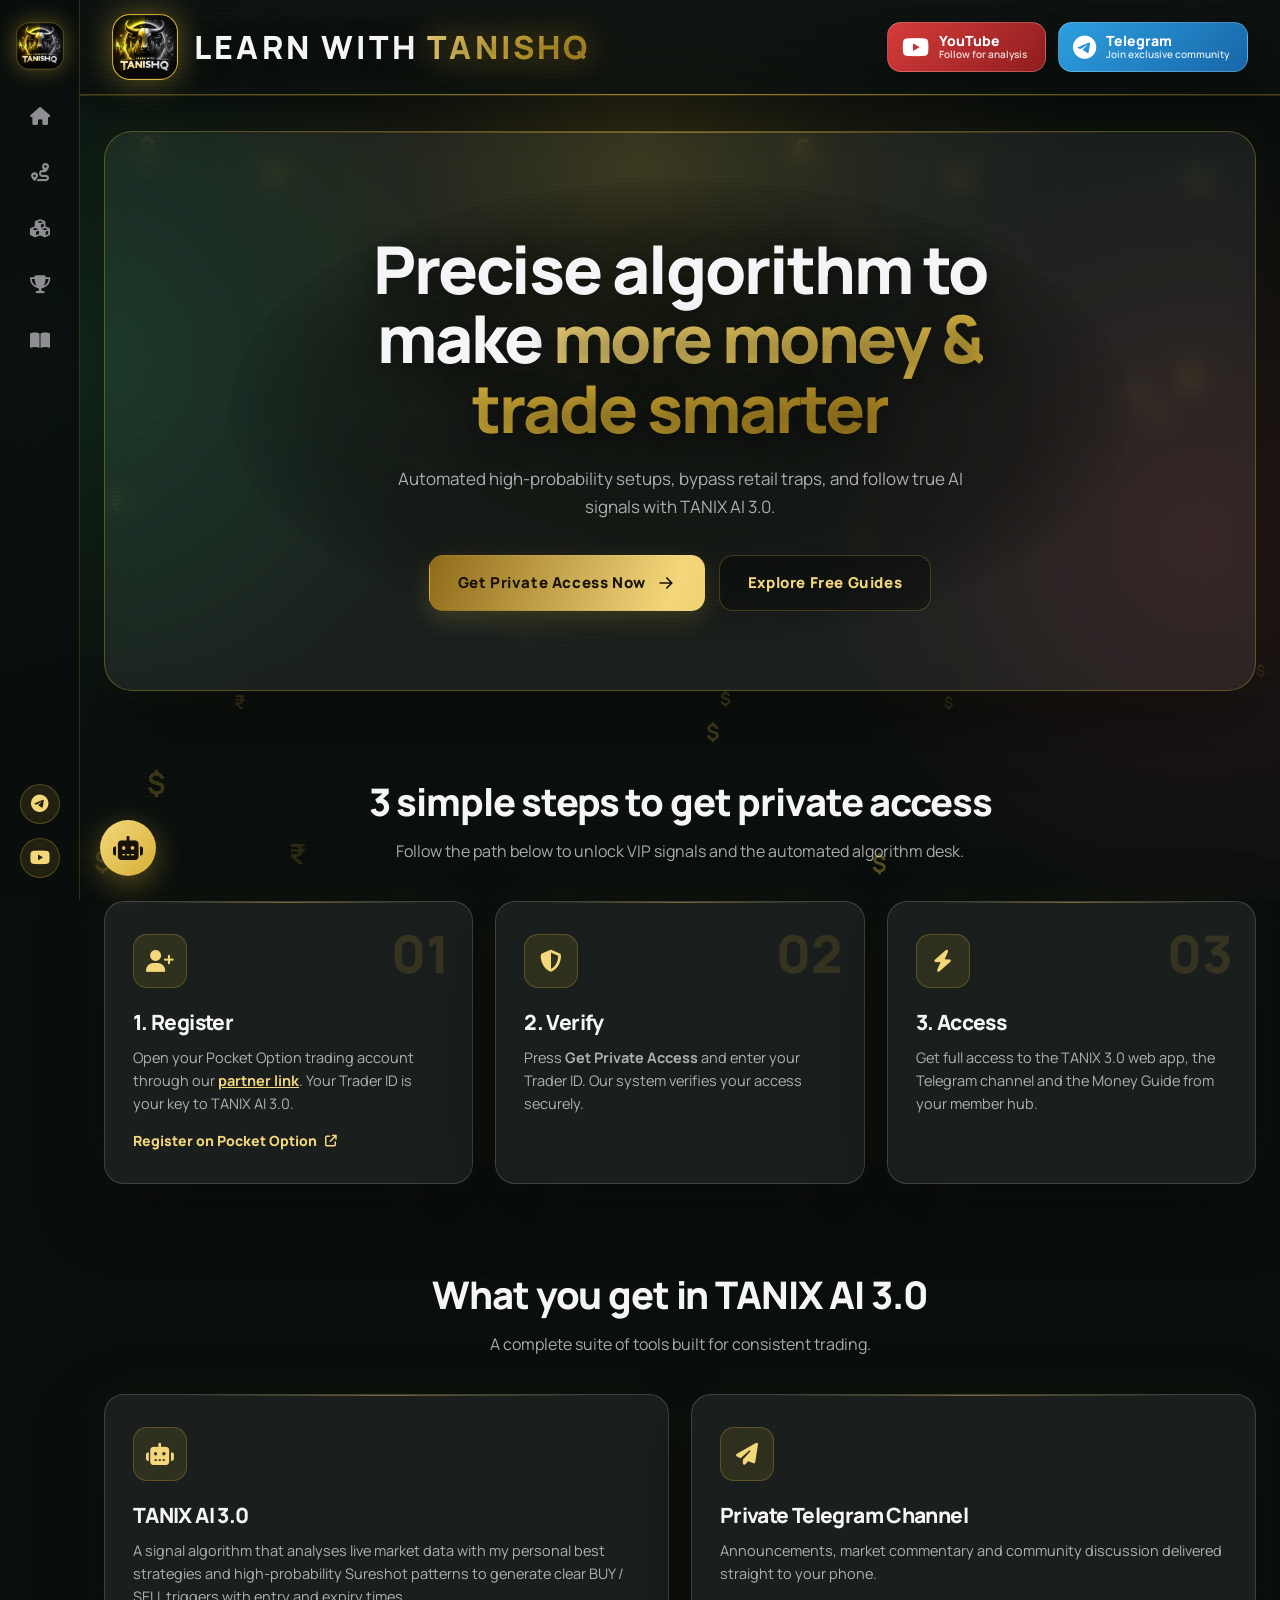
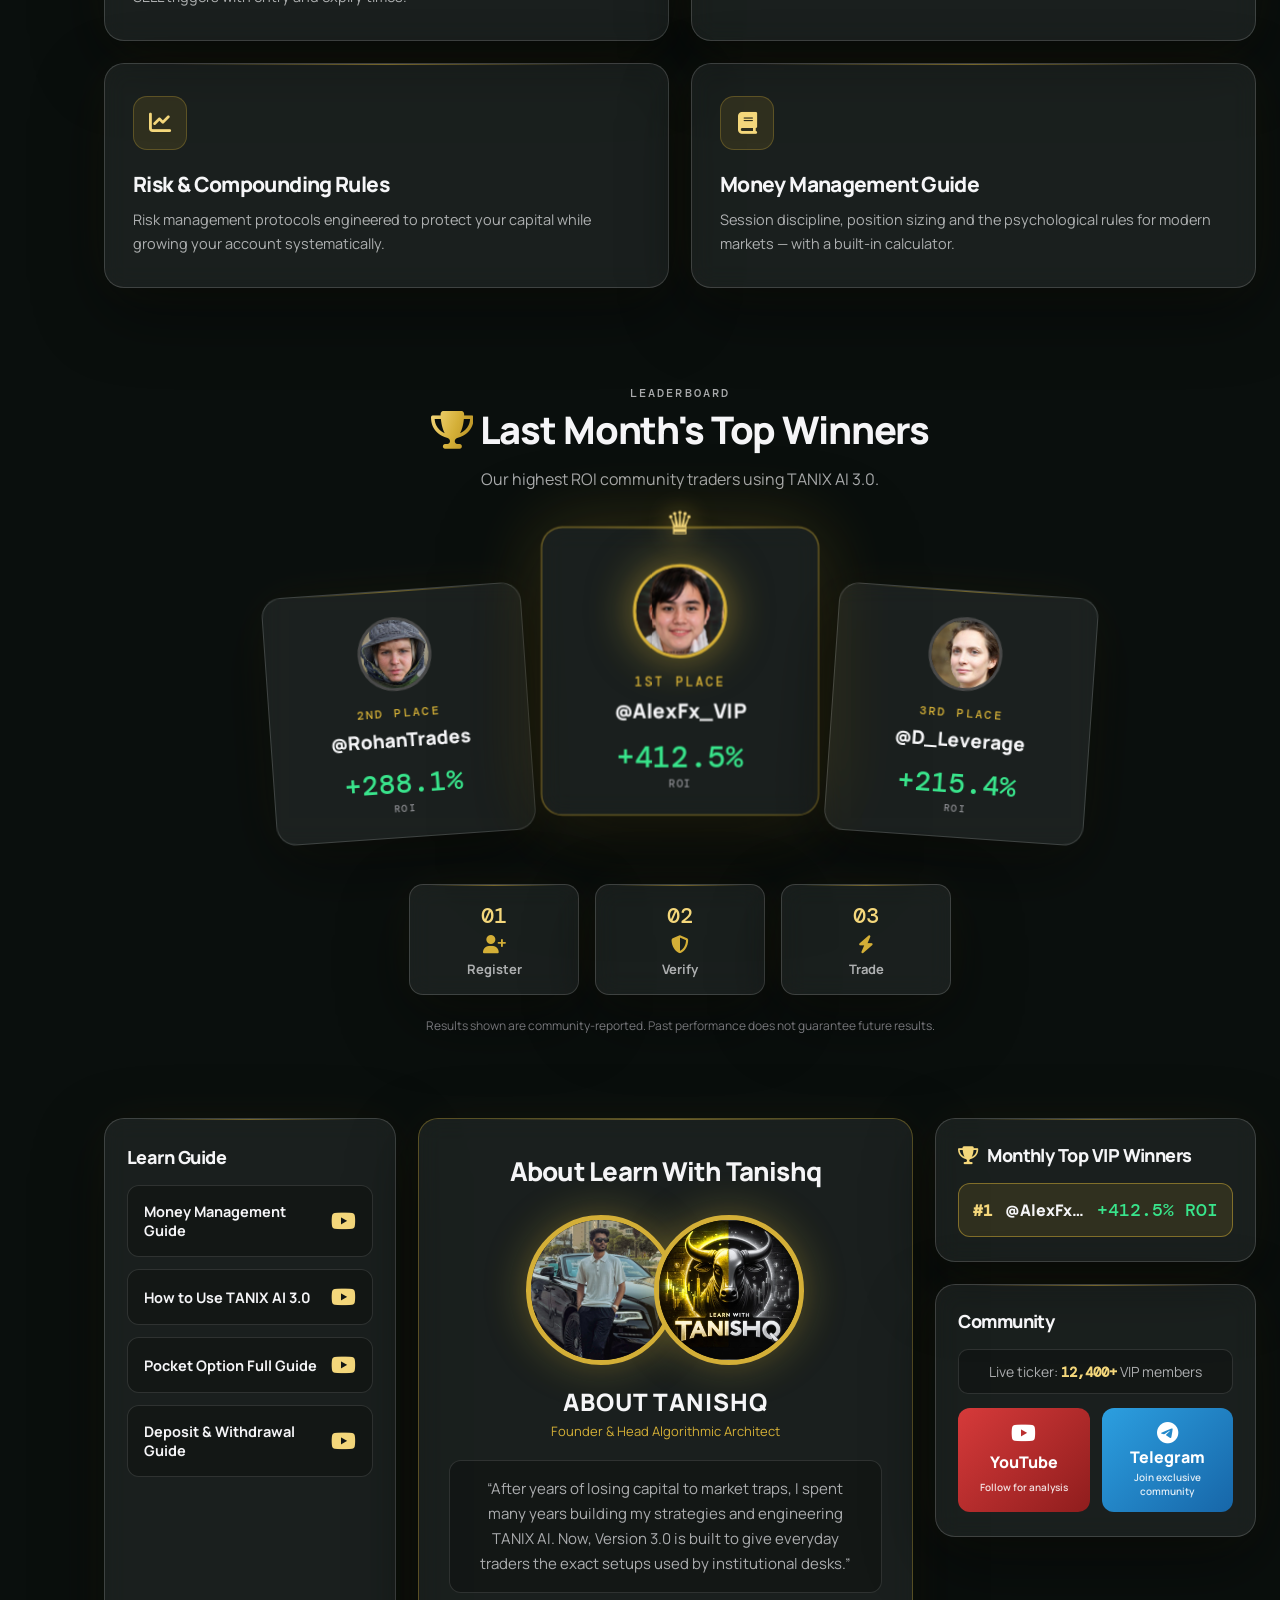
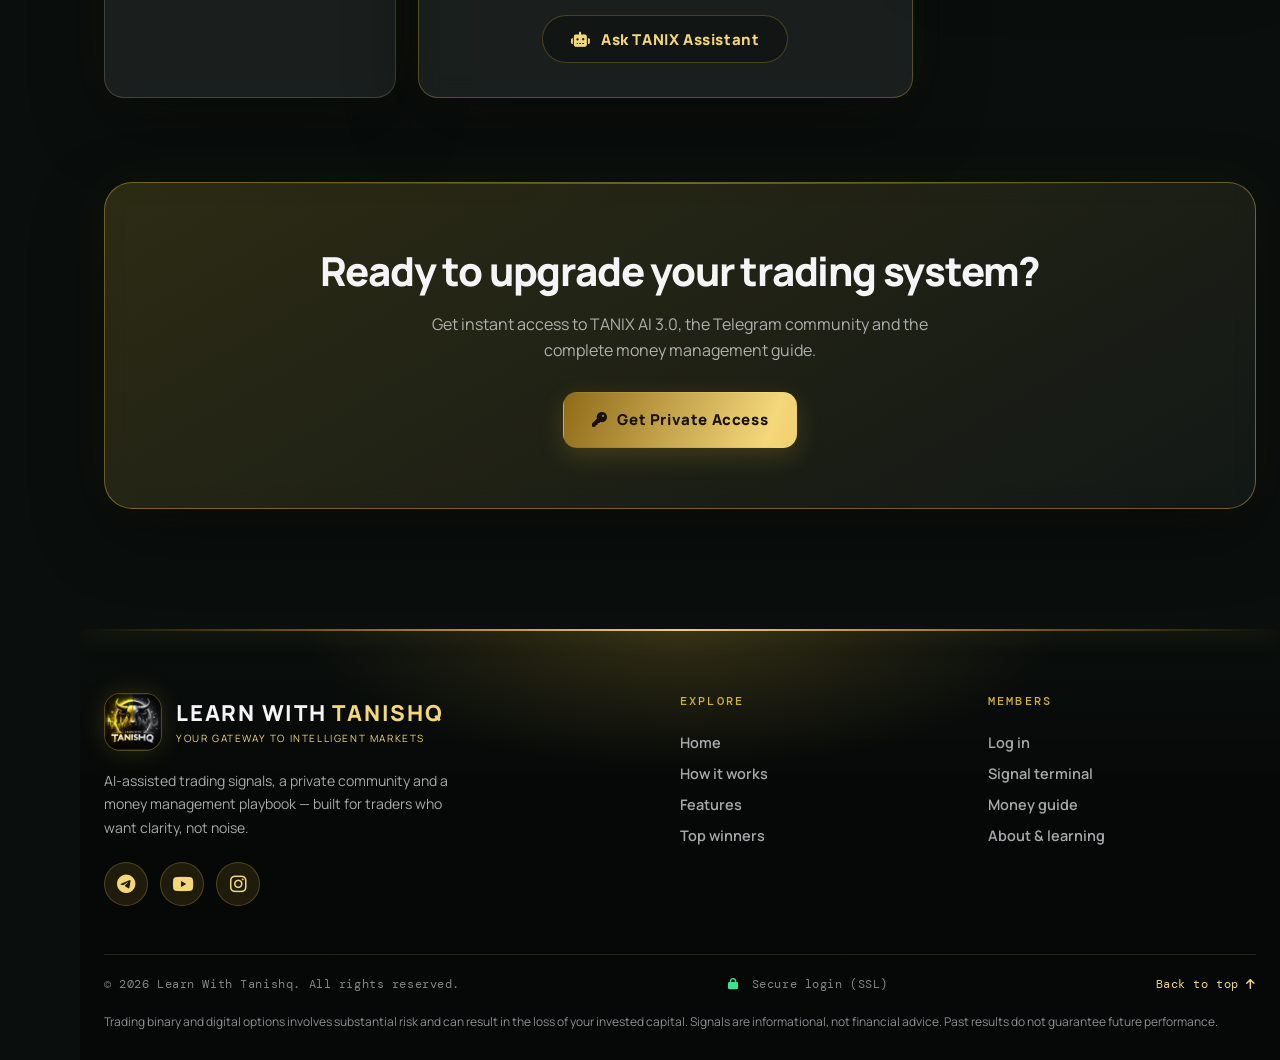
==== commit 2bfe3869: "Add v3 signal engines, backtest and live checker; site text, link and privacy tweaks - signal_v3: Su" ====
--- a/frontend/index.html
+++ b/frontend/index.html
@@ -16,7 +16,7 @@
     <link rel="stylesheet" href="https://fonts.googleapis.com/css2?family=DM+Mono:wght@400;500&family=Manrope:wght@400;500;600;700;800&display=swap">
     <link rel="stylesheet" href="site.css?v=10">
     <link rel="stylesheet" href="extras.css?v=7">
-    <link rel="stylesheet" href="landing.css?v=17">
+    <link rel="stylesheet" href="landing.css?v=18">
     <link rel="stylesheet" href="perf.css?v=1">
 </head>
 <body class="landing">
@@ -31,7 +31,7 @@
             <nav>
                 <a class="ri" href="#hero"><i class="fa-solid fa-house"></i><span>Home</span></a>
                                 <a class="ri" href="#steps"><i class="fa-solid fa-route"></i><span>3-Step Access</span></a>
-                <a class="ri" href="#features"><i class="fa-solid fa-cubes"></i><span>Tanix Features</span></a>
+                <a class="ri" href="#features"><i class="fa-solid fa-cubes"></i><span>TANIX AI Features</span></a>
                 <a class="ri" href="#winners"><i class="fa-solid fa-trophy"></i><span>Monthly Winners</span></a>
                 <a class="ri" href="#about"><i class="fa-solid fa-book-open"></i><span>About &amp; Learning</span></a>
             </nav>
@@ -61,7 +61,7 @@
             <canvas id="heroCanvas" aria-hidden="true"></canvas>
             <div class="inner">
                 <h1>Precise algorithm to make <span class="gold-text">more money &amp; trade smarter</span></h1>
-                <p class="lede">Automate high-probability setups, bypass retail liquidity traps, and follow true bank order flow with TANIX AI 3.0 proprietary signals.</p>
+                <p class="lede">Automated high-probability setups, bypass retail traps, and follow true AI signals with TANIX AI 3.0.</p>
                 <div class="hero-cta">
                     <a class="btn btn-gold" href="login">Get Private Access Now
                         <svg viewBox="0 0 24 24" aria-hidden="true"><path d="M5 12h13M13 6l6 6-6 6"/></svg>
@@ -78,7 +78,7 @@
                 <p>Follow the path below to unlock VIP signals and the automated algorithm desk.</p>
             </div>
             <div class="lp-grid c3">
-                <article class="glass lp-card"><span class="lp-num">01</span><div class="lp-icon"><i class="fa-solid fa-user-plus"></i></div><h3>1. Register</h3><p>Open your trading account through our partner link. Your Trader ID is your key to TANIX AI 3.0.</p></article>
+                <article class="glass lp-card"><span class="lp-num">01</span><div class="lp-icon"><i class="fa-solid fa-user-plus"></i></div><h3>1. Register</h3><p>Open your Pocket Option trading account through our <a data-link="pocketSignupUrl" href="#" target="_blank" rel="noopener noreferrer">partner link</a>. Your Trader ID is your key to TANIX AI 3.0.</p><a class="lp-card-cta" data-link="pocketSignupUrl" href="#" target="_blank" rel="noopener noreferrer">Register on Pocket Option <i class="fa-solid fa-arrow-up-right-from-square"></i></a></article>
                 <article class="glass lp-card"><span class="lp-num">02</span><div class="lp-icon"><i class="fa-solid fa-shield-halved"></i></div><h3>2. Verify</h3><p>Press <b>Get Private Access</b> and enter your Trader ID. Our system verifies your access securely.</p></article>
                 <article class="glass lp-card"><span class="lp-num">03</span><div class="lp-icon"><i class="fa-solid fa-bolt"></i></div><h3>3. Access</h3><p>Get full access to the TANIX 3.0 web app, the Telegram channel and the Money Guide from your member hub.</p></article>
             </div>
@@ -206,8 +206,8 @@
     </div>
 
     <script>window.API_BASE_URL = '/api';</script>
-    <script src="config.js?v=7"></script>
-    <script src="app.js?v=5.3"></script>
+    <script src="config.js?v=9"></script>
+    <script src="app.js?v=5.4"></script>
     <script src="extras.js?v=4"></script>
     <script src="performers.js?v=1"></script>
     <script src="landing.js?v=9"></script>
--- a/frontend/landing.css
+++ b/frontend/landing.css
@@ -71,6 +71,10 @@
 .lp-card:hover { transform: translateY(-4px); border-color: rgba(212,175,55,.5); }
 .lp-card h3 { font-size: 21px; font-weight: 800; }
 .lp-card p { margin: 10px 0 0; color: var(--soft); font-size: 14.5px; line-height: 1.6; }
+.lp-card p a { color: var(--gold-light); font-weight: 700; text-decoration: underline; }
+.lp-card-cta { display: inline-flex; align-items: center; gap: 8px; margin-top: 16px; color: var(--gold-light); font-size: 14px; font-weight: 800; text-decoration: none; }
+.lp-card-cta:hover { color: #fff; }
+.lp-card-cta i { font-size: 12px; }
 .lp-icon { display: grid; width: 54px; height: 54px; margin-bottom: 20px; place-items: center; color: var(--gold-light); font-size: 22px; border: 1px solid var(--gold-line); border-radius: 14px; background: var(--gold-wash); }
 .lp-num { position: absolute; top: 16px; right: 22px; color: rgba(212,175,55,.15); font-size: 52px; font-weight: 800; }
 
@@ -314,6 +318,7 @@
     .lp-icon { width: 42px; height: 42px; margin-bottom: 12px; font-size: 17px; border-radius: 12px; }
     .lp-card h3 { font-size: 16.5px; }
     .lp-card p { margin-top: 6px; font-size: 13px; line-height: 1.55; }
+    .lp-card-cta { margin-top: 10px; font-size: 12.5px; }
     .lp-num { top: 10px; right: 14px; font-size: 34px; }
 
     /* winners */
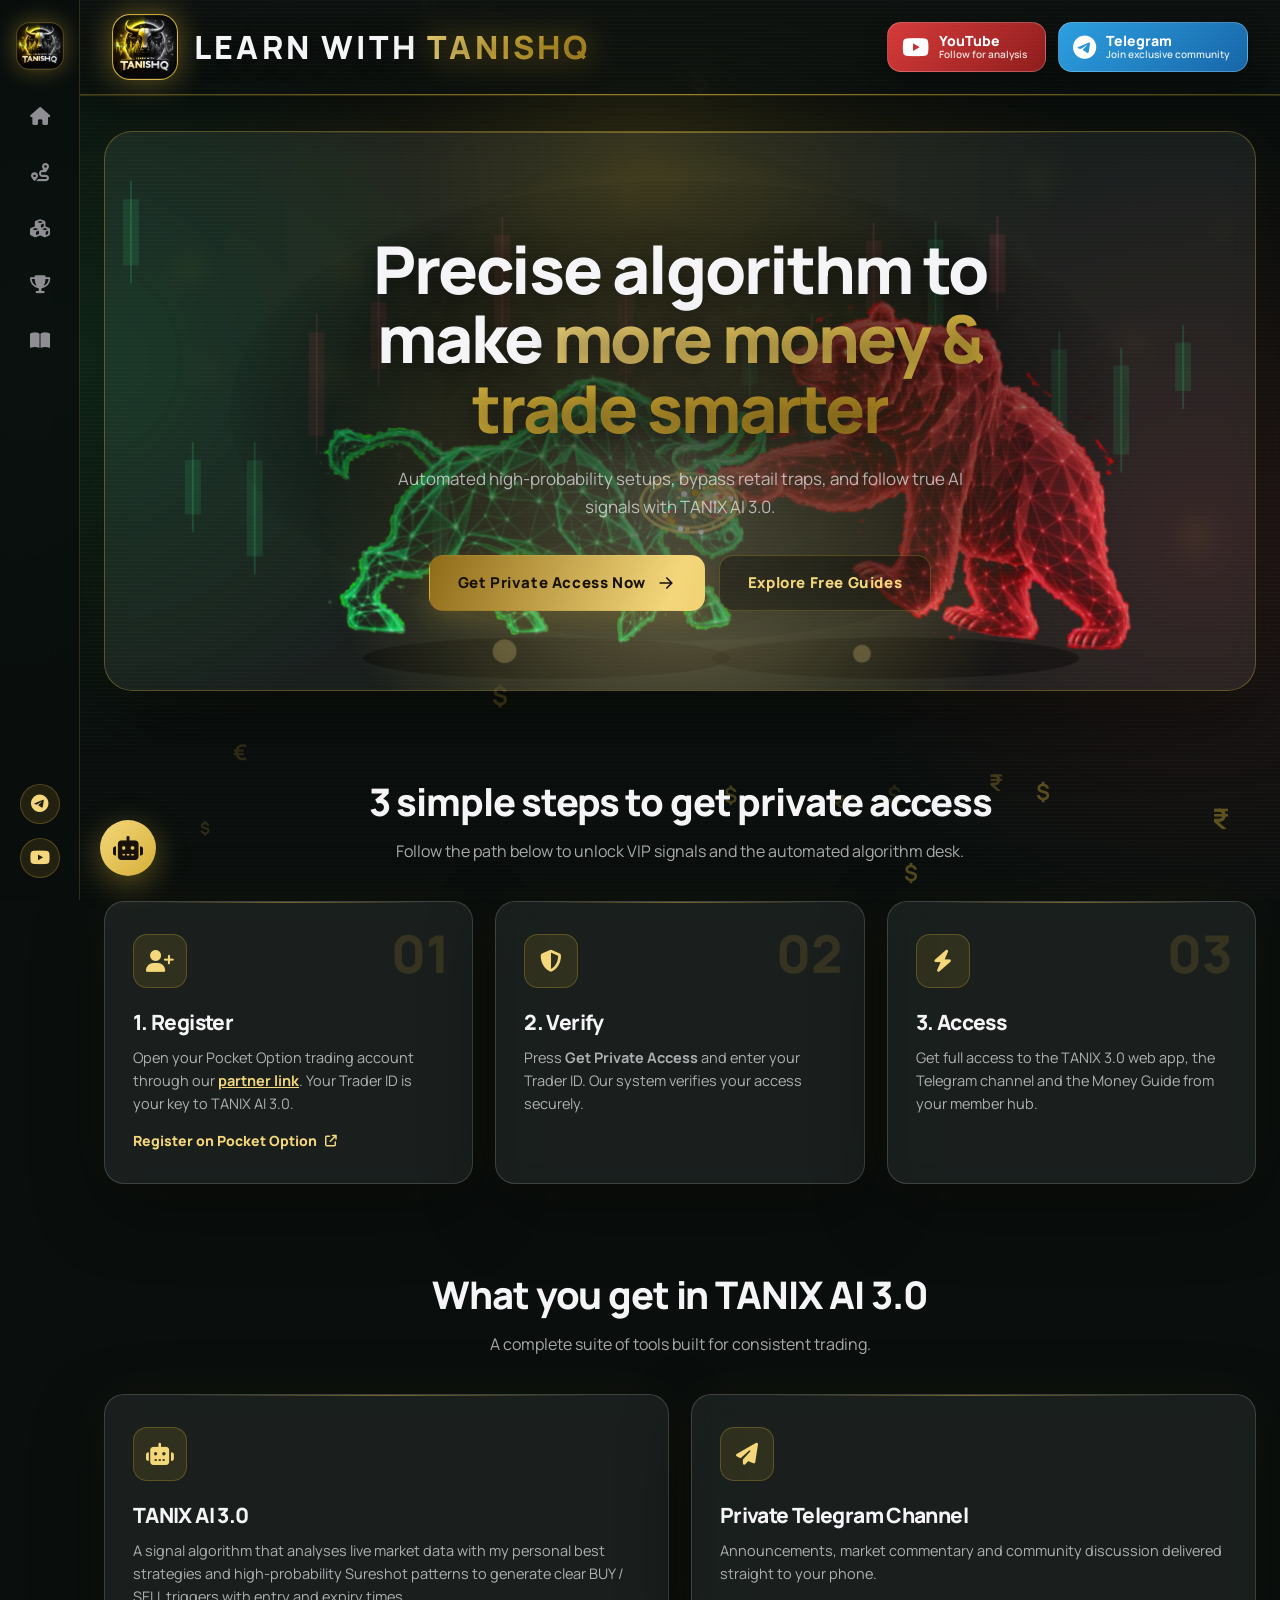
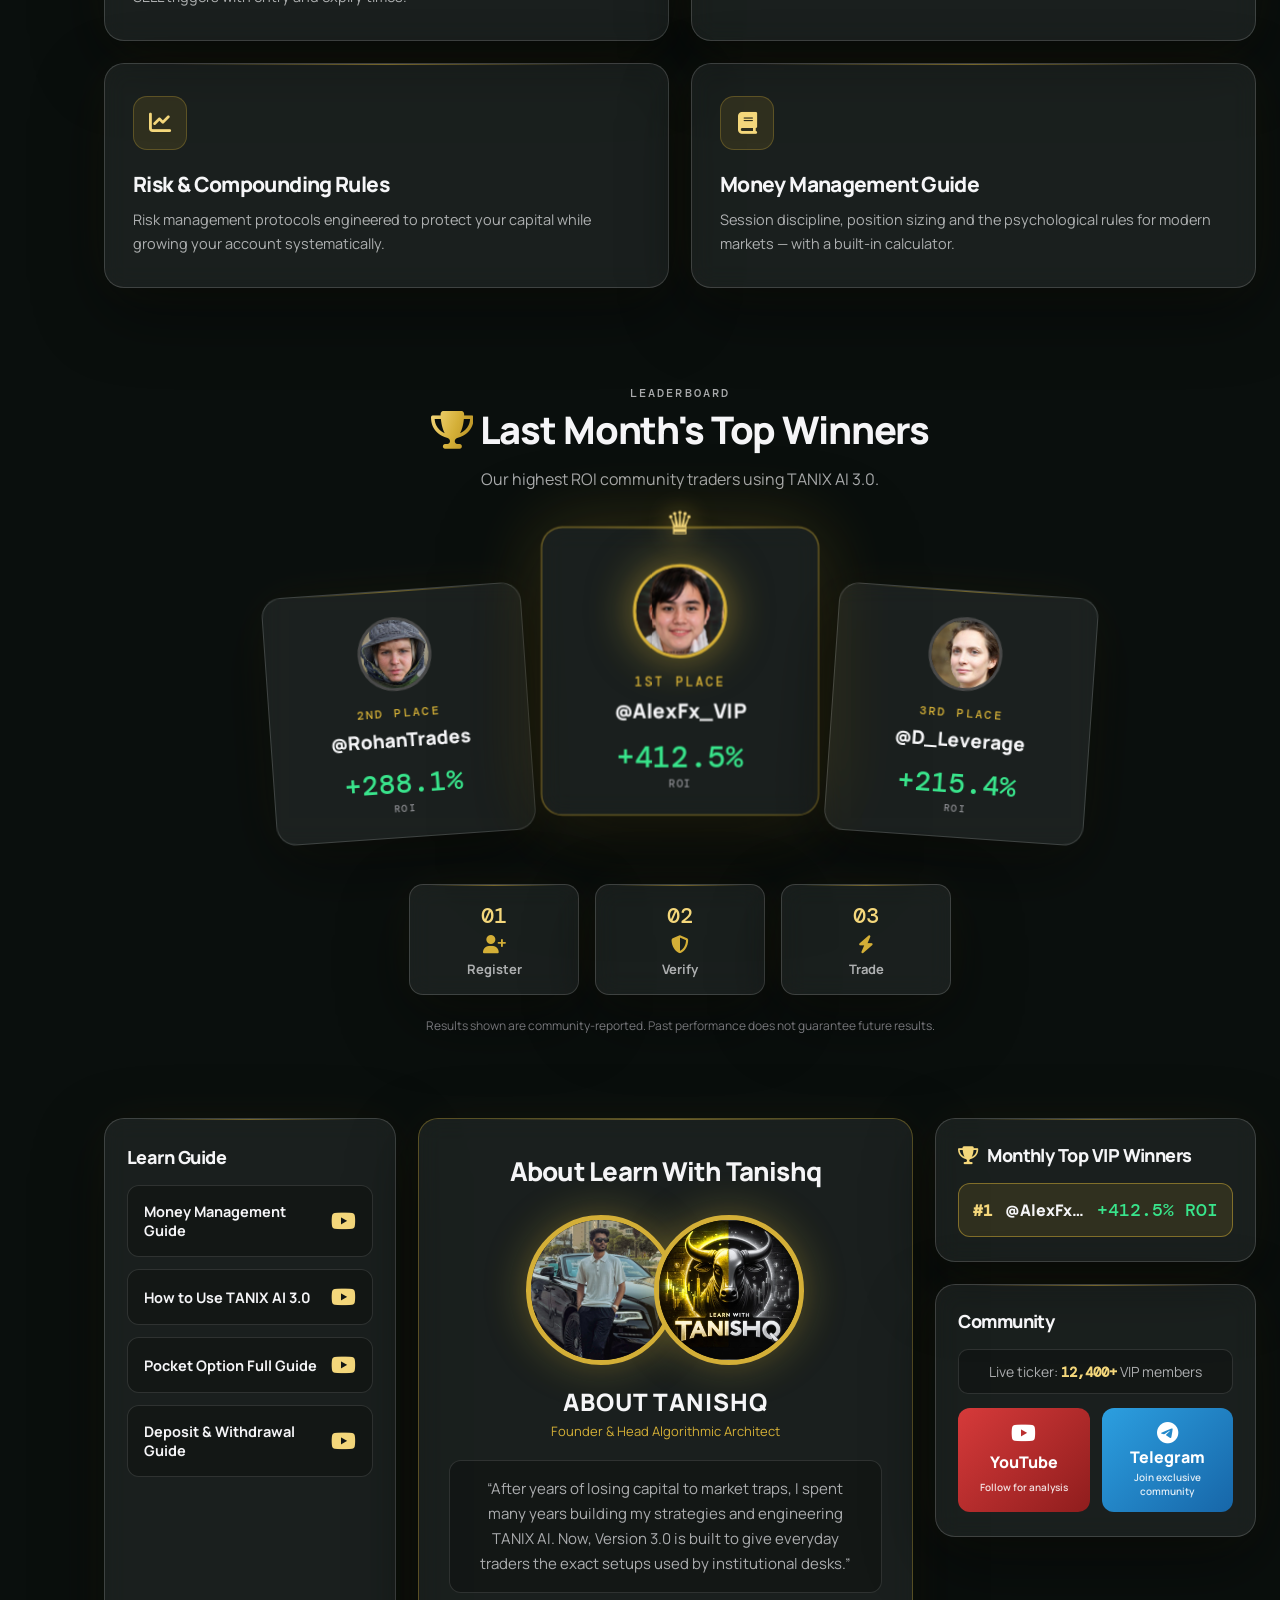
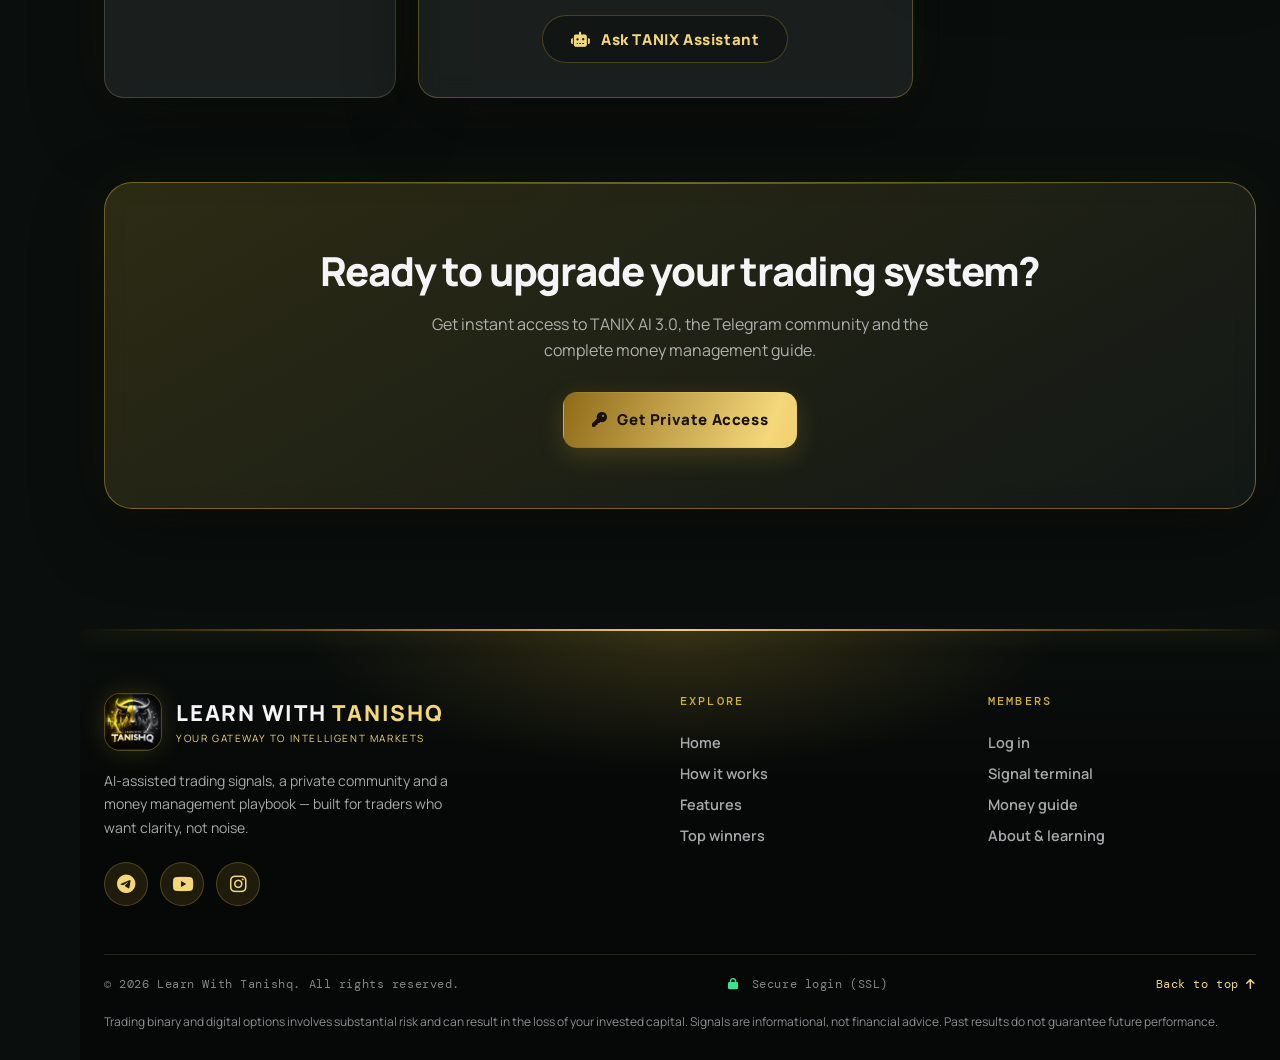
==== commit 76ed8068: "Signal Drivers panel follows the active engine - signals now say which engine made them (engine fiel" ====
--- a/frontend/index.html
+++ b/frontend/index.html
@@ -207,7 +207,7 @@
 
     <script>window.API_BASE_URL = '/api';</script>
     <script src="config.js?v=9"></script>
-    <script src="app.js?v=5.4"></script>
+    <script src="app.js?v=5.5"></script>
     <script src="extras.js?v=4"></script>
     <script src="performers.js?v=1"></script>
     <script src="landing.js?v=9"></script>
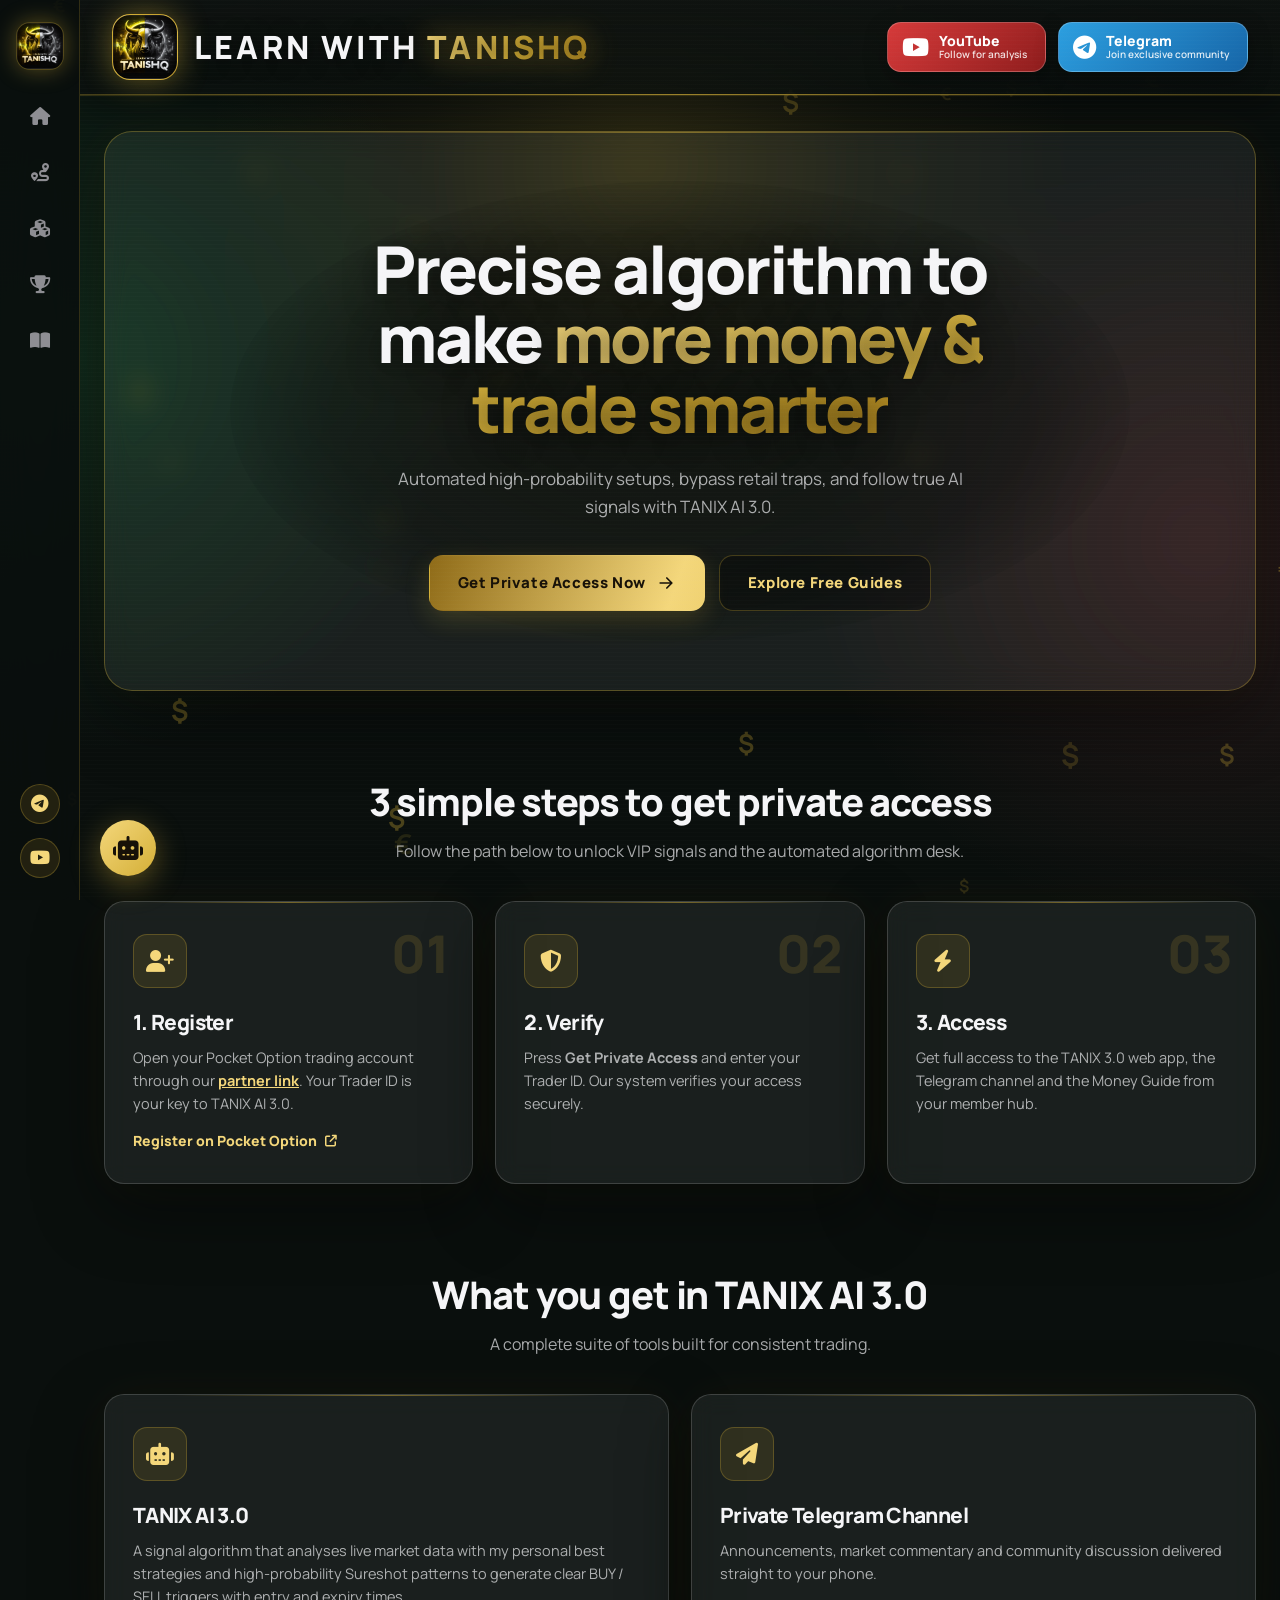
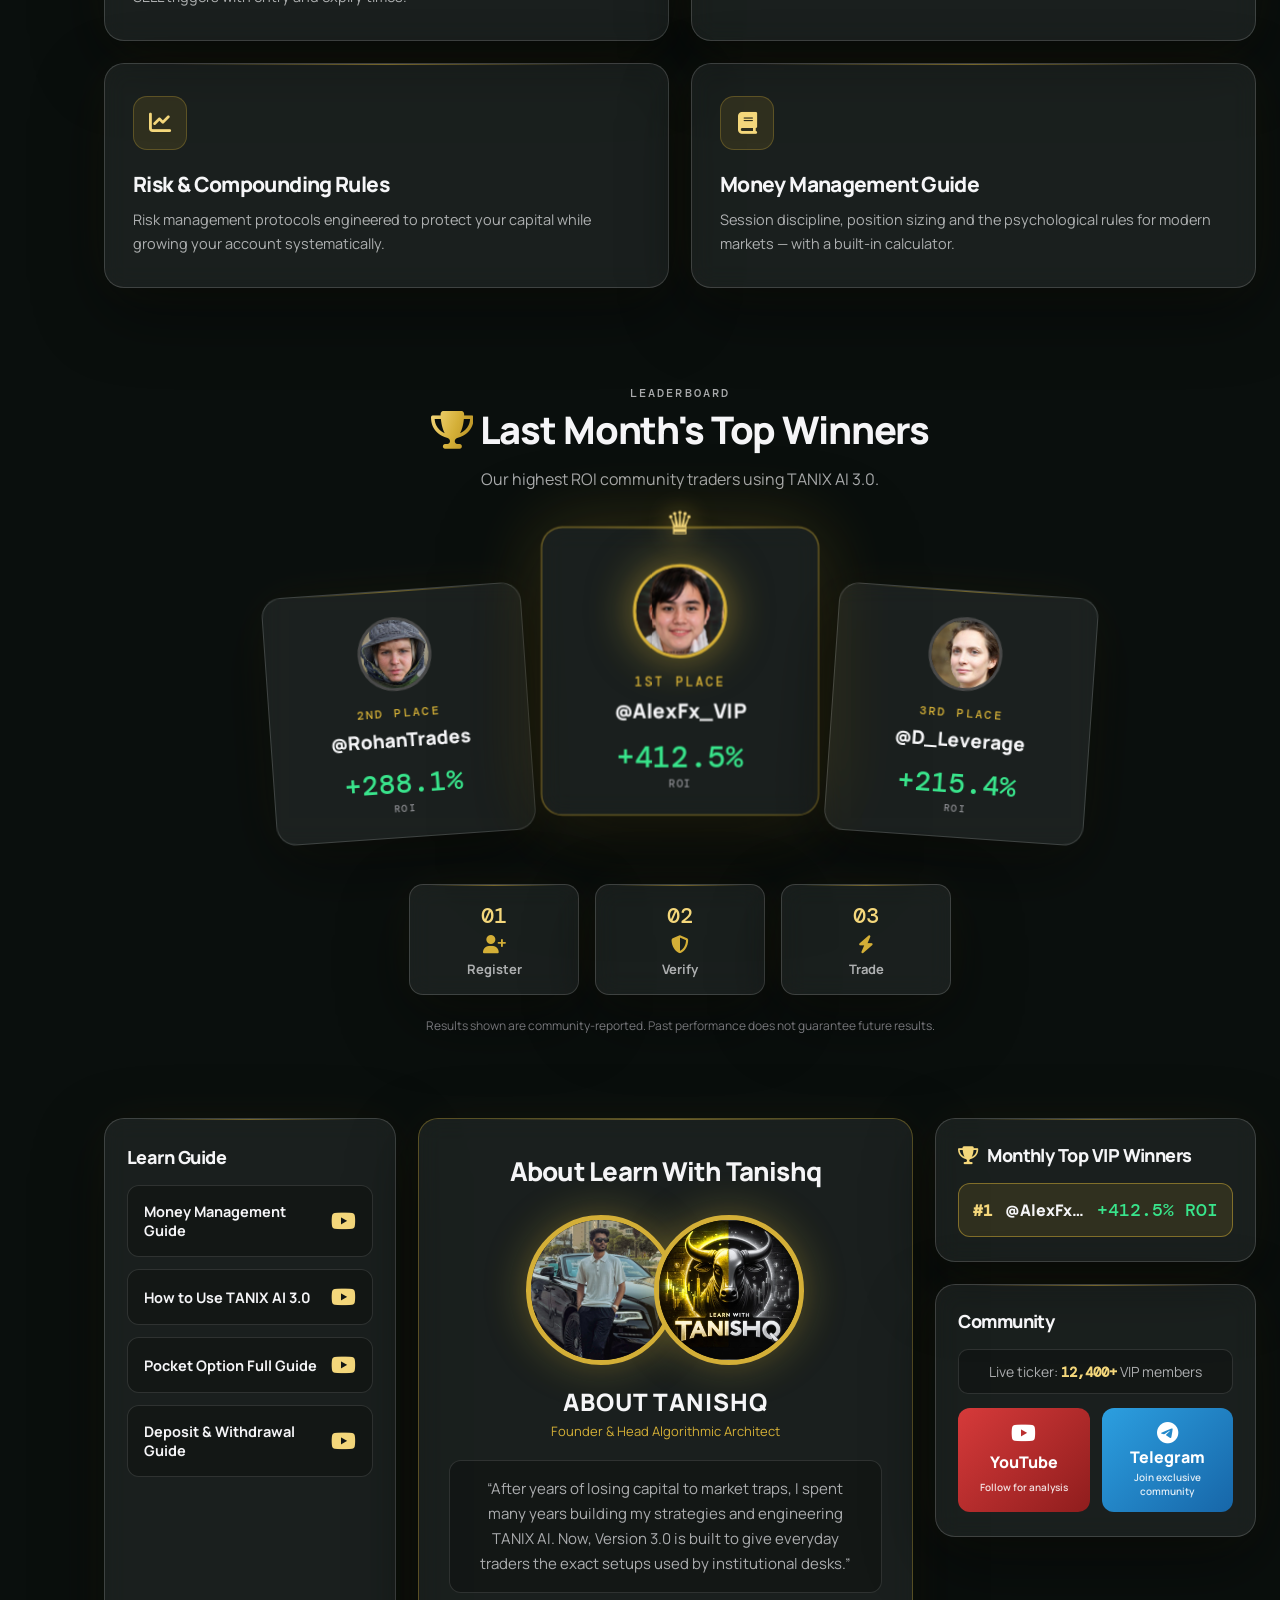
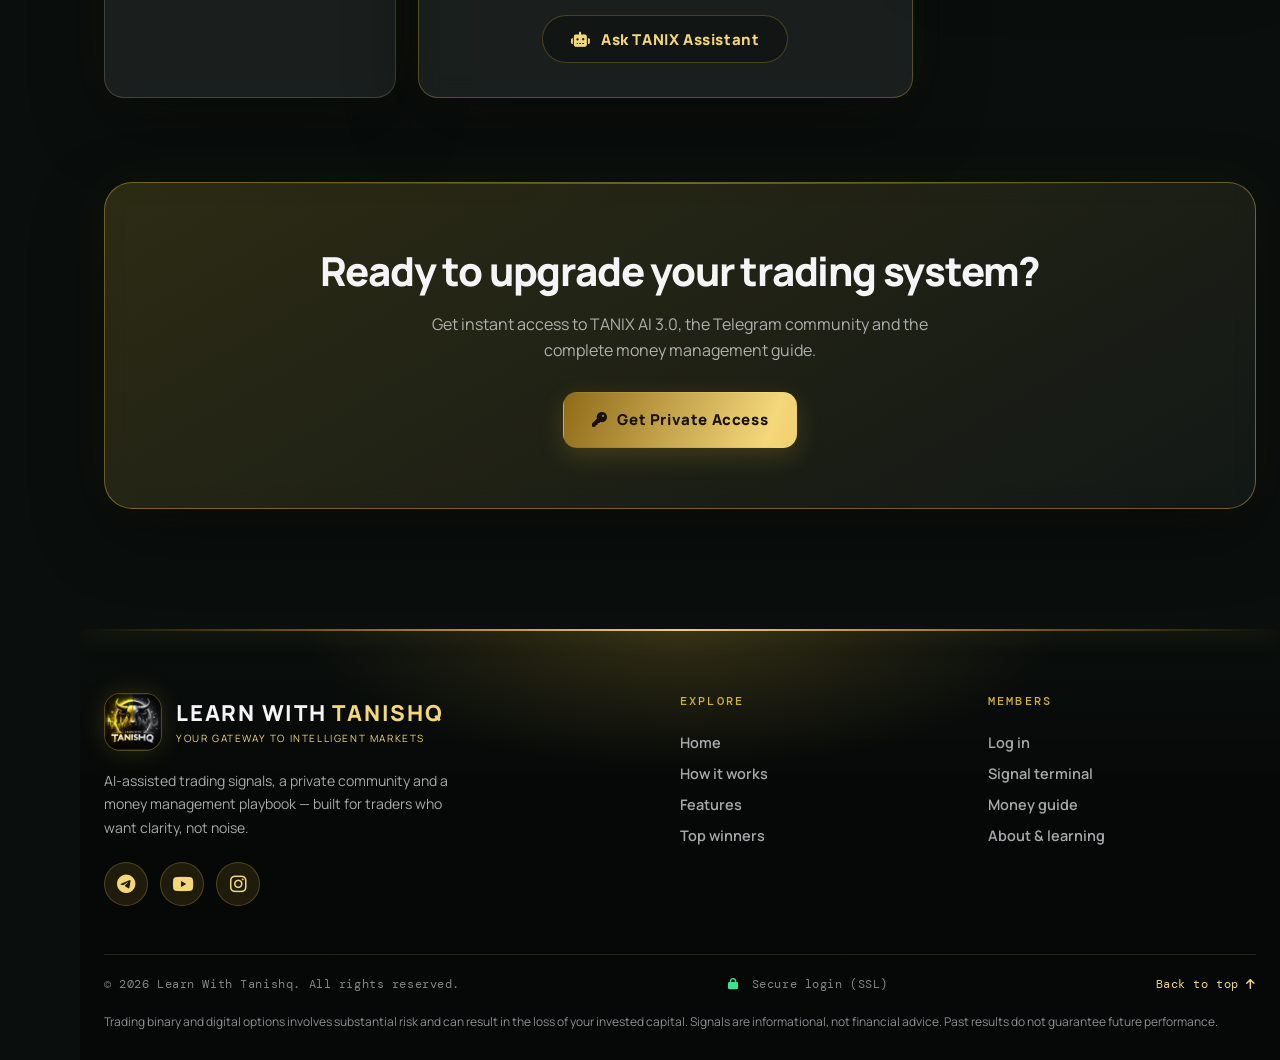
==== commit 11689ce1: "Signal Drivers: justified layout for the snap-back engines - Setup strength = average of the three d" ====
--- a/frontend/index.html
+++ b/frontend/index.html
@@ -207,7 +207,7 @@
 
     <script>window.API_BASE_URL = '/api';</script>
     <script src="config.js?v=9"></script>
-    <script src="app.js?v=5.5"></script>
+    <script src="app.js?v=5.6"></script>
     <script src="extras.js?v=4"></script>
     <script src="performers.js?v=1"></script>
     <script src="landing.js?v=9"></script>
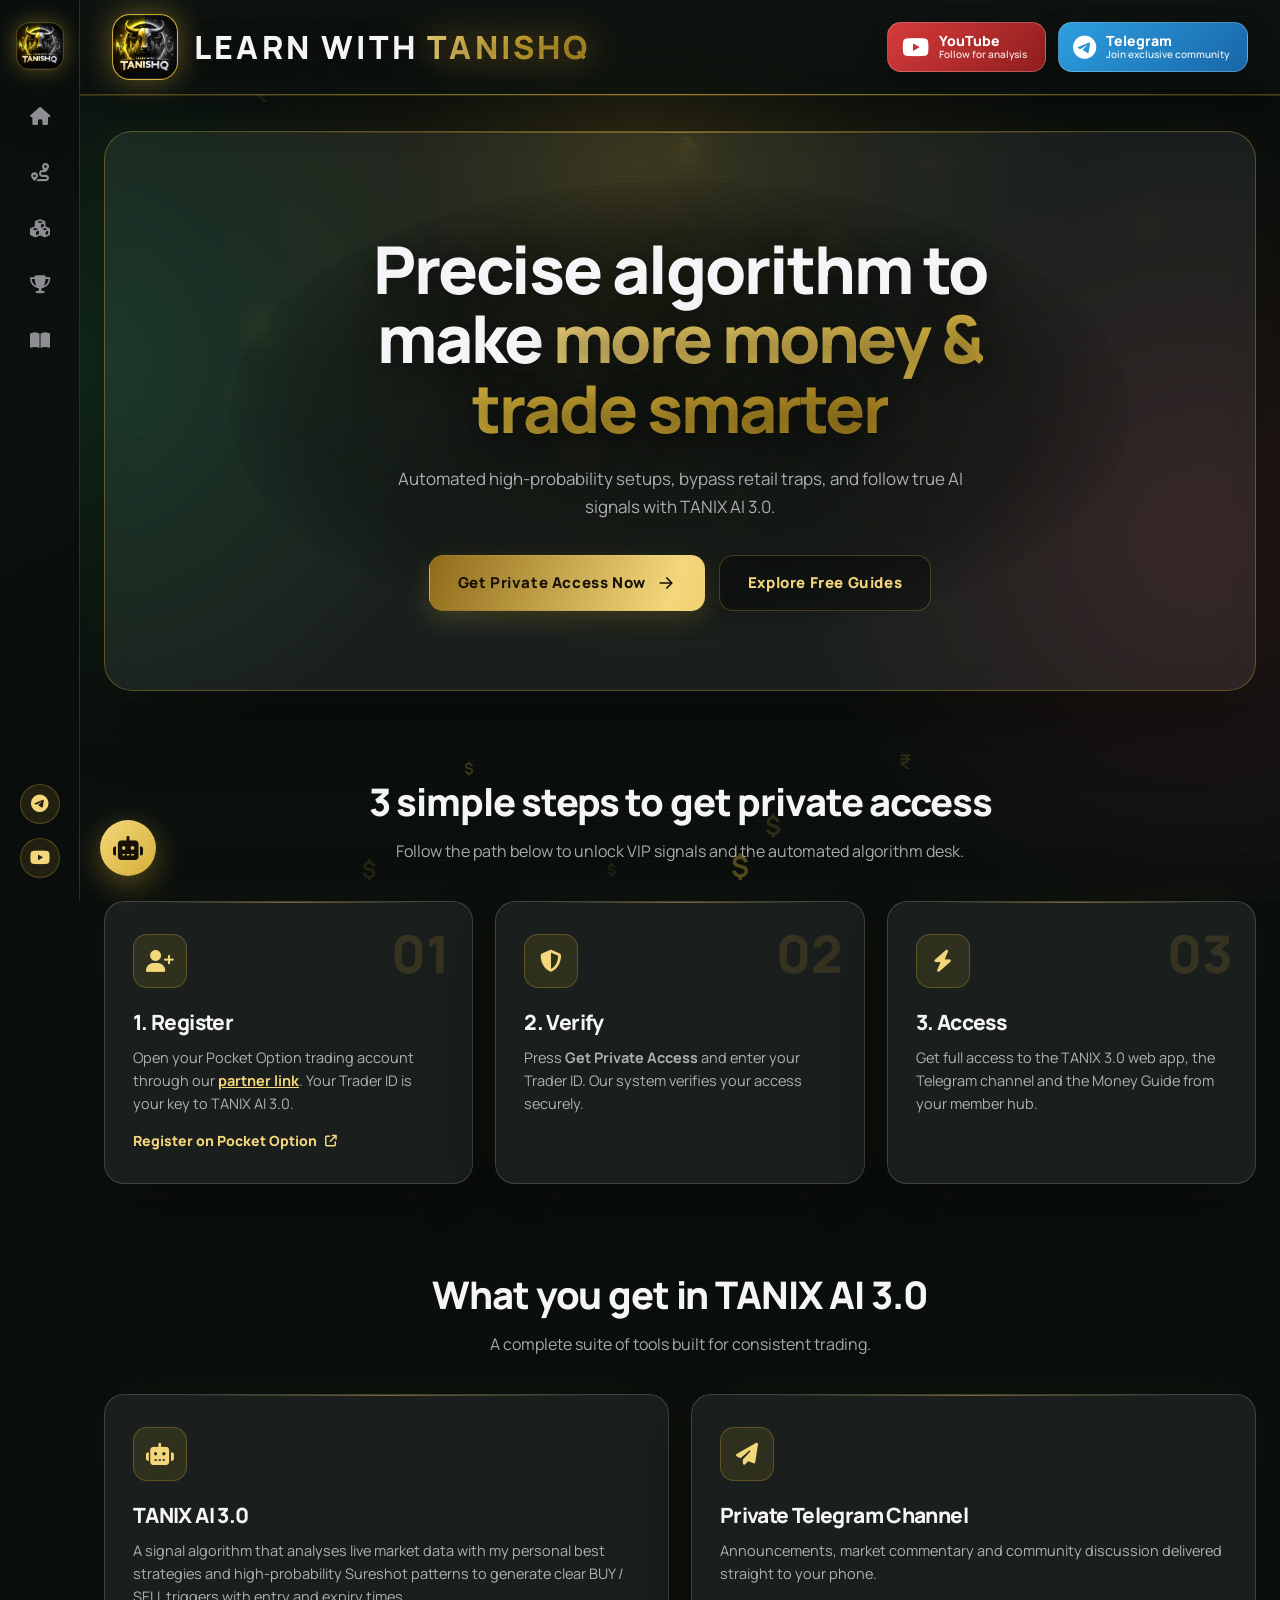
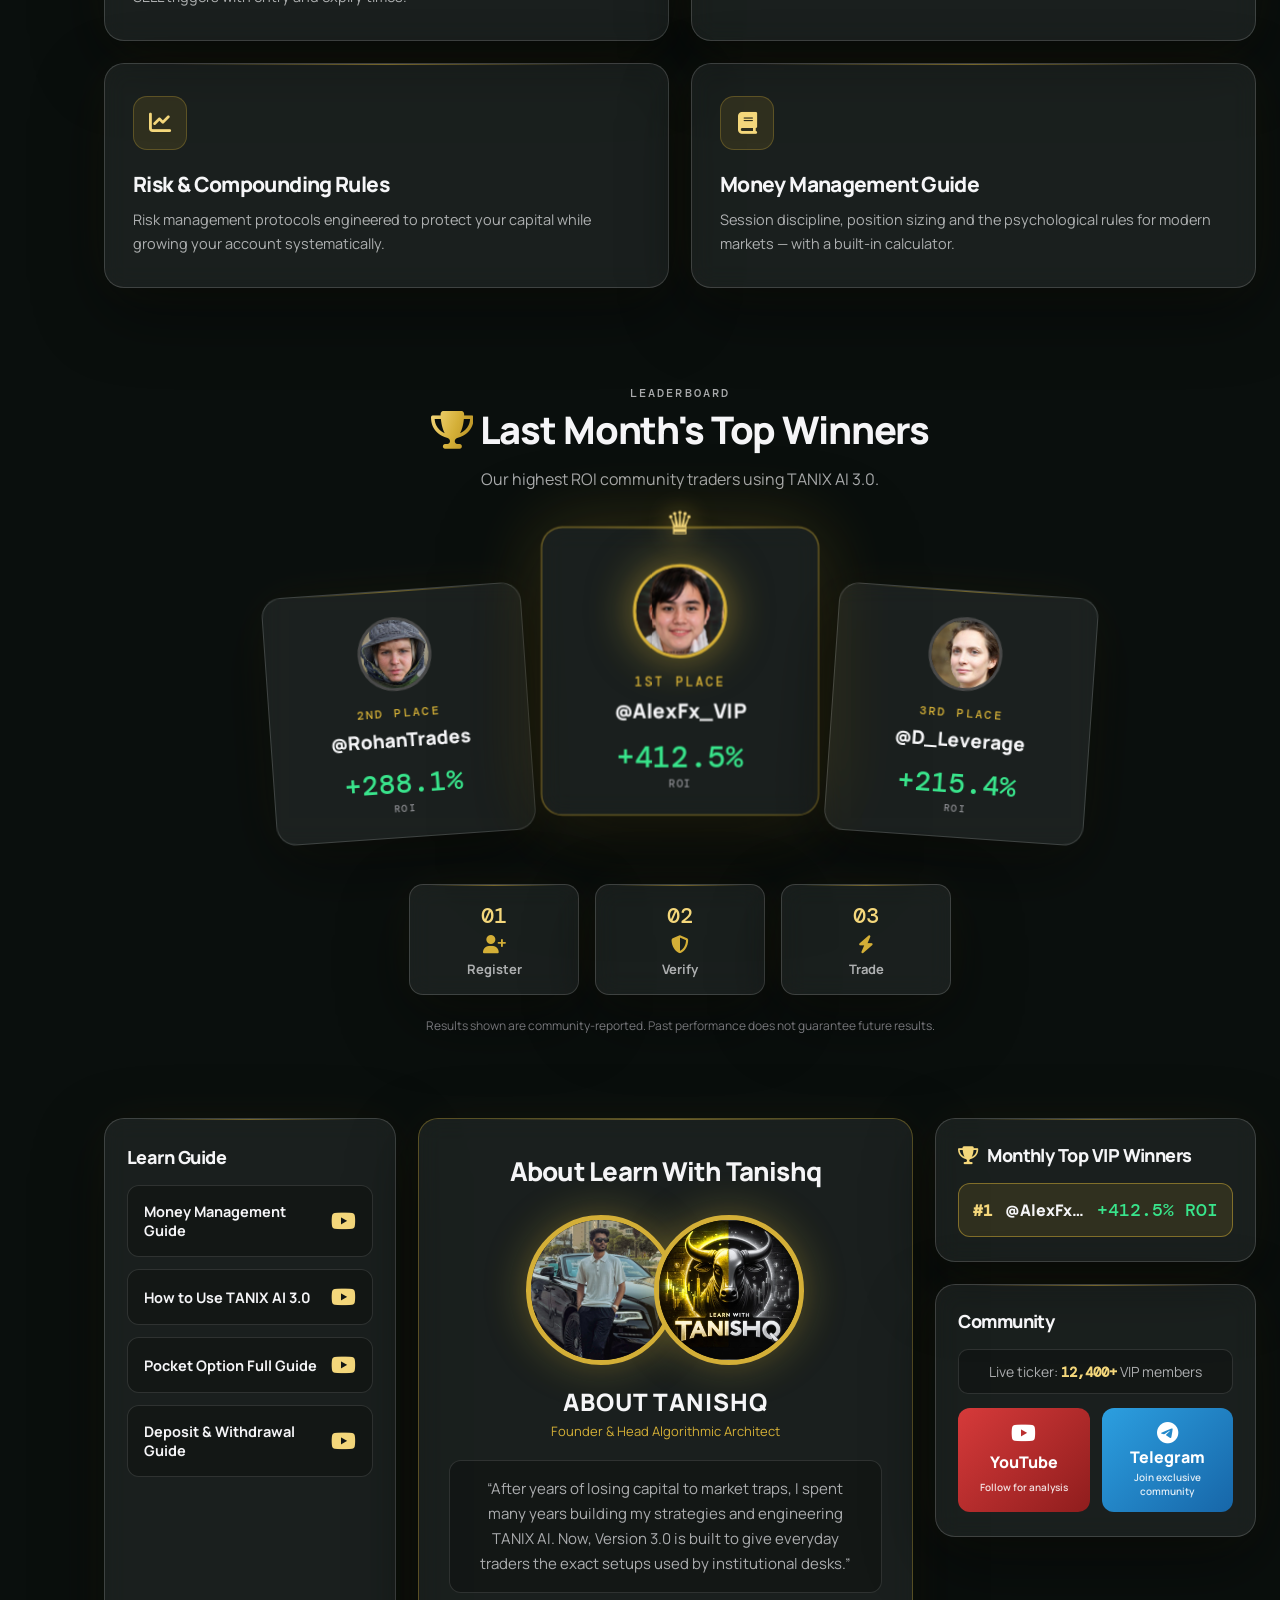
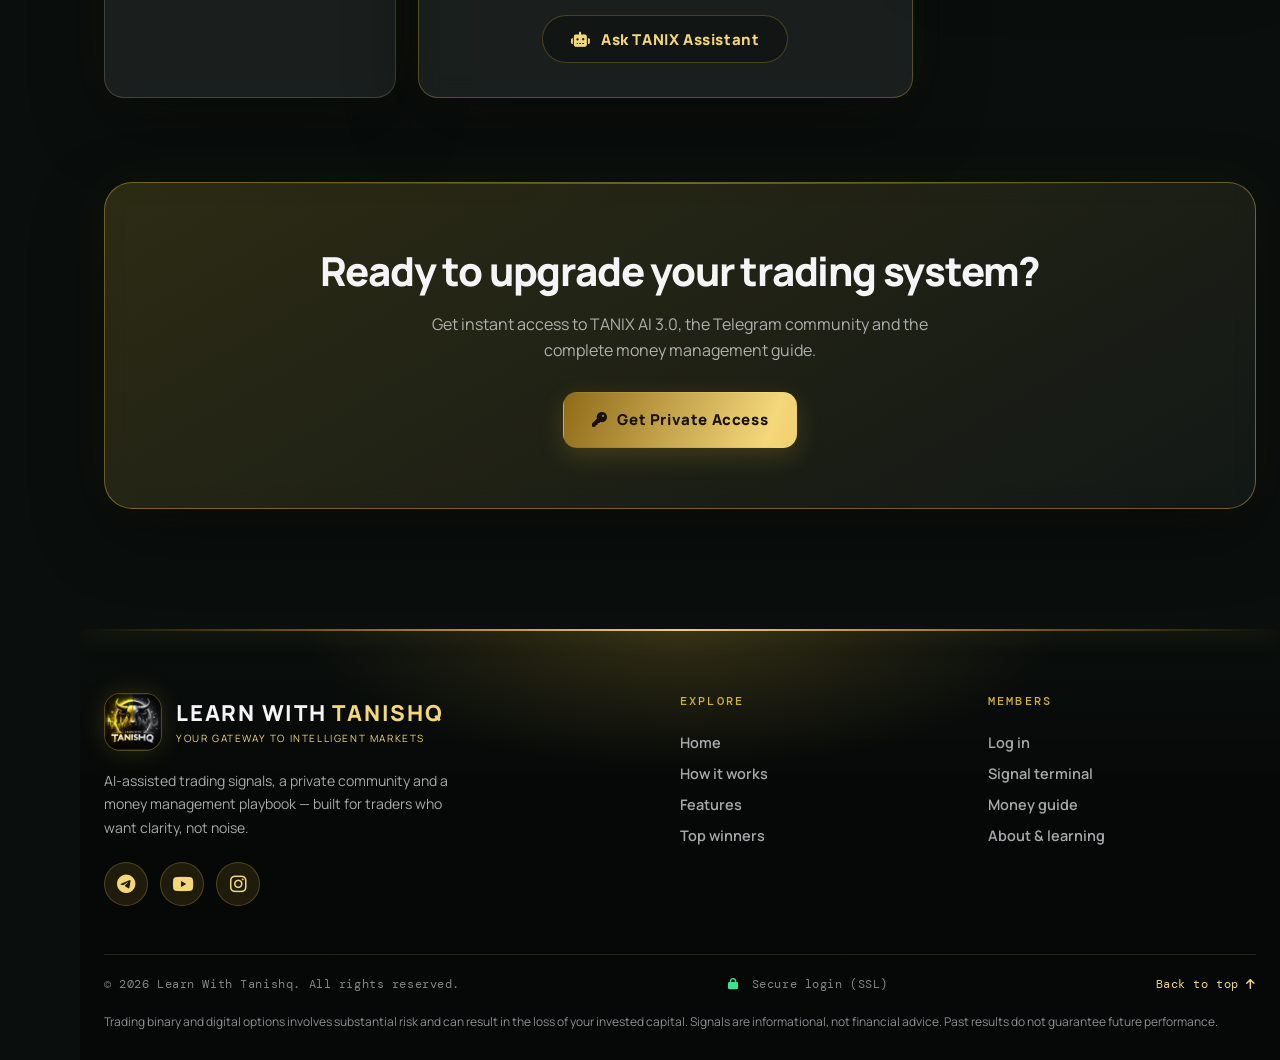
==== commit 2a7d37ab: "Keep only the v3-reversion-plus signal engine Remove the other engines (original RSI/EMA/MACD vote, " ====
--- a/frontend/index.html
+++ b/frontend/index.html
@@ -207,7 +207,7 @@
 
     <script>window.API_BASE_URL = '/api';</script>
     <script src="config.js?v=9"></script>
-    <script src="app.js?v=5.6"></script>
+    <script src="app.js?v=5.8"></script>
     <script src="extras.js?v=4"></script>
     <script src="performers.js?v=1"></script>
     <script src="landing.js?v=9"></script>
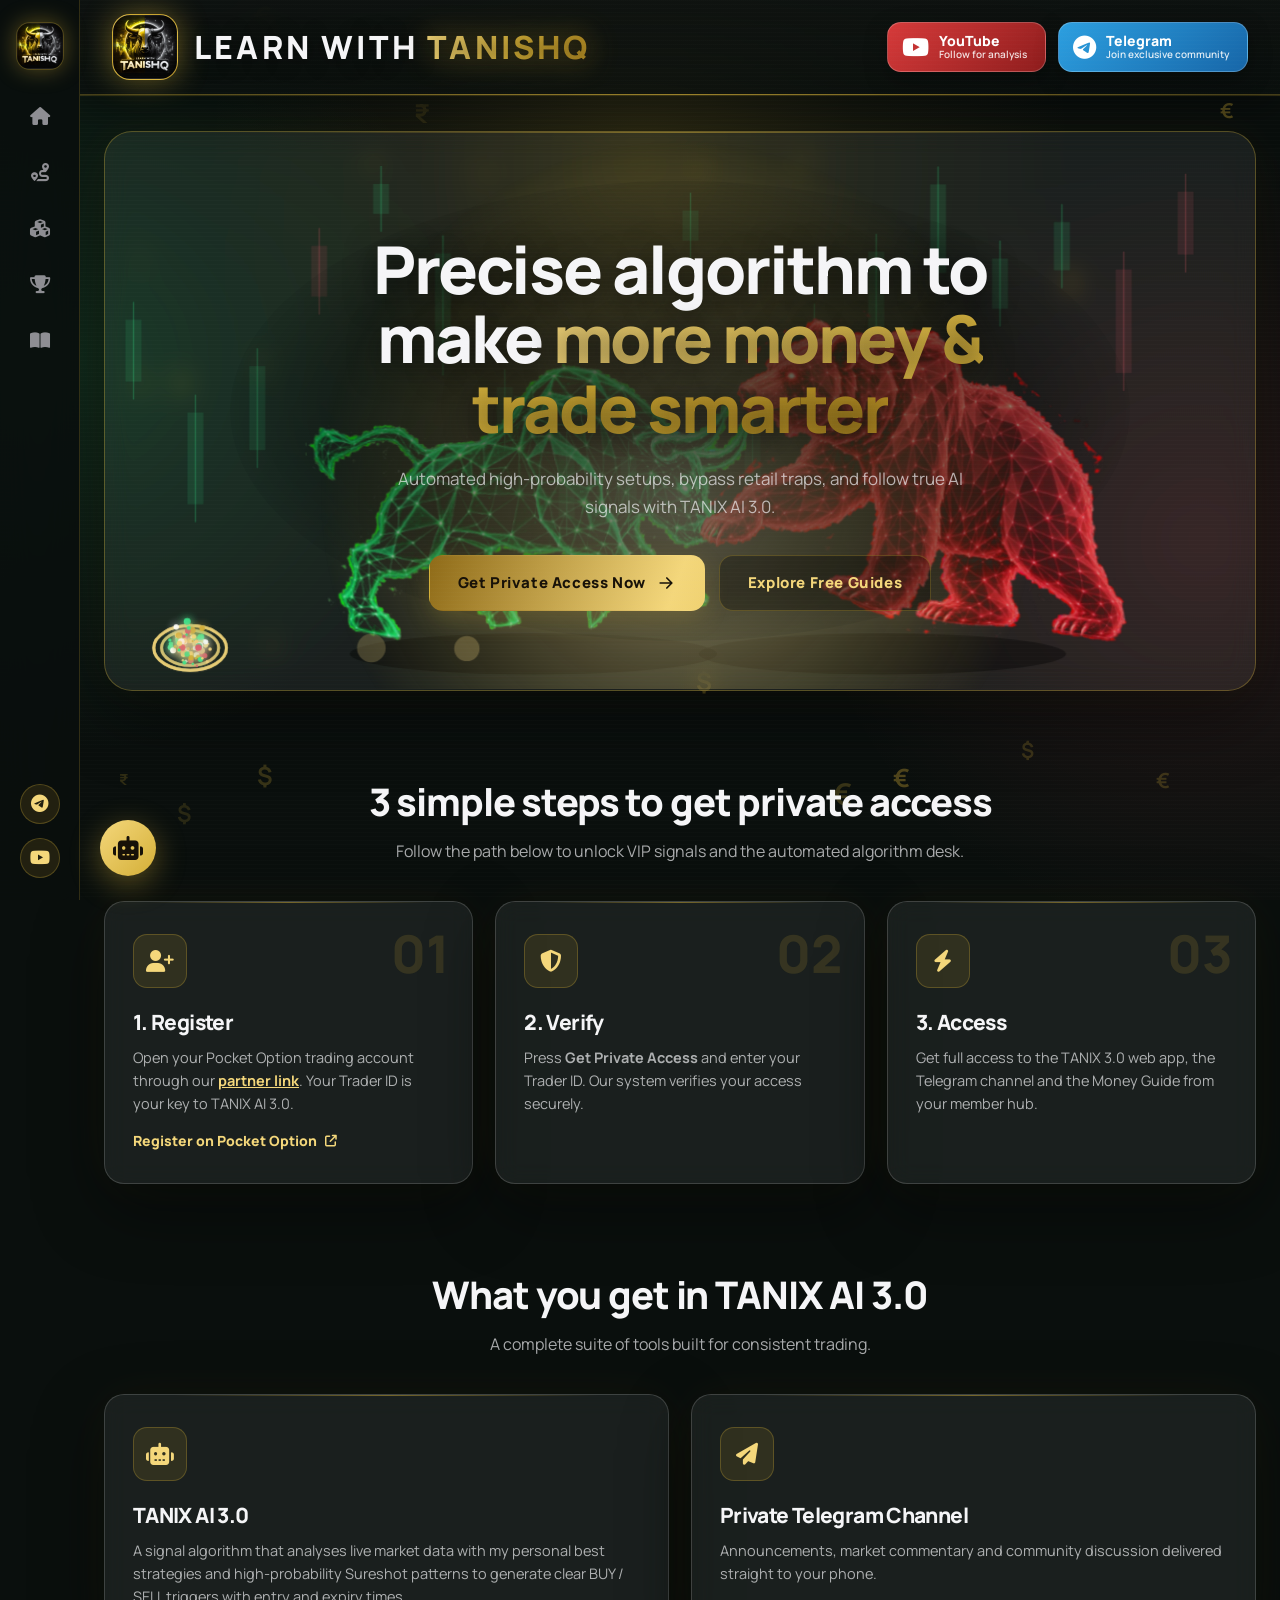
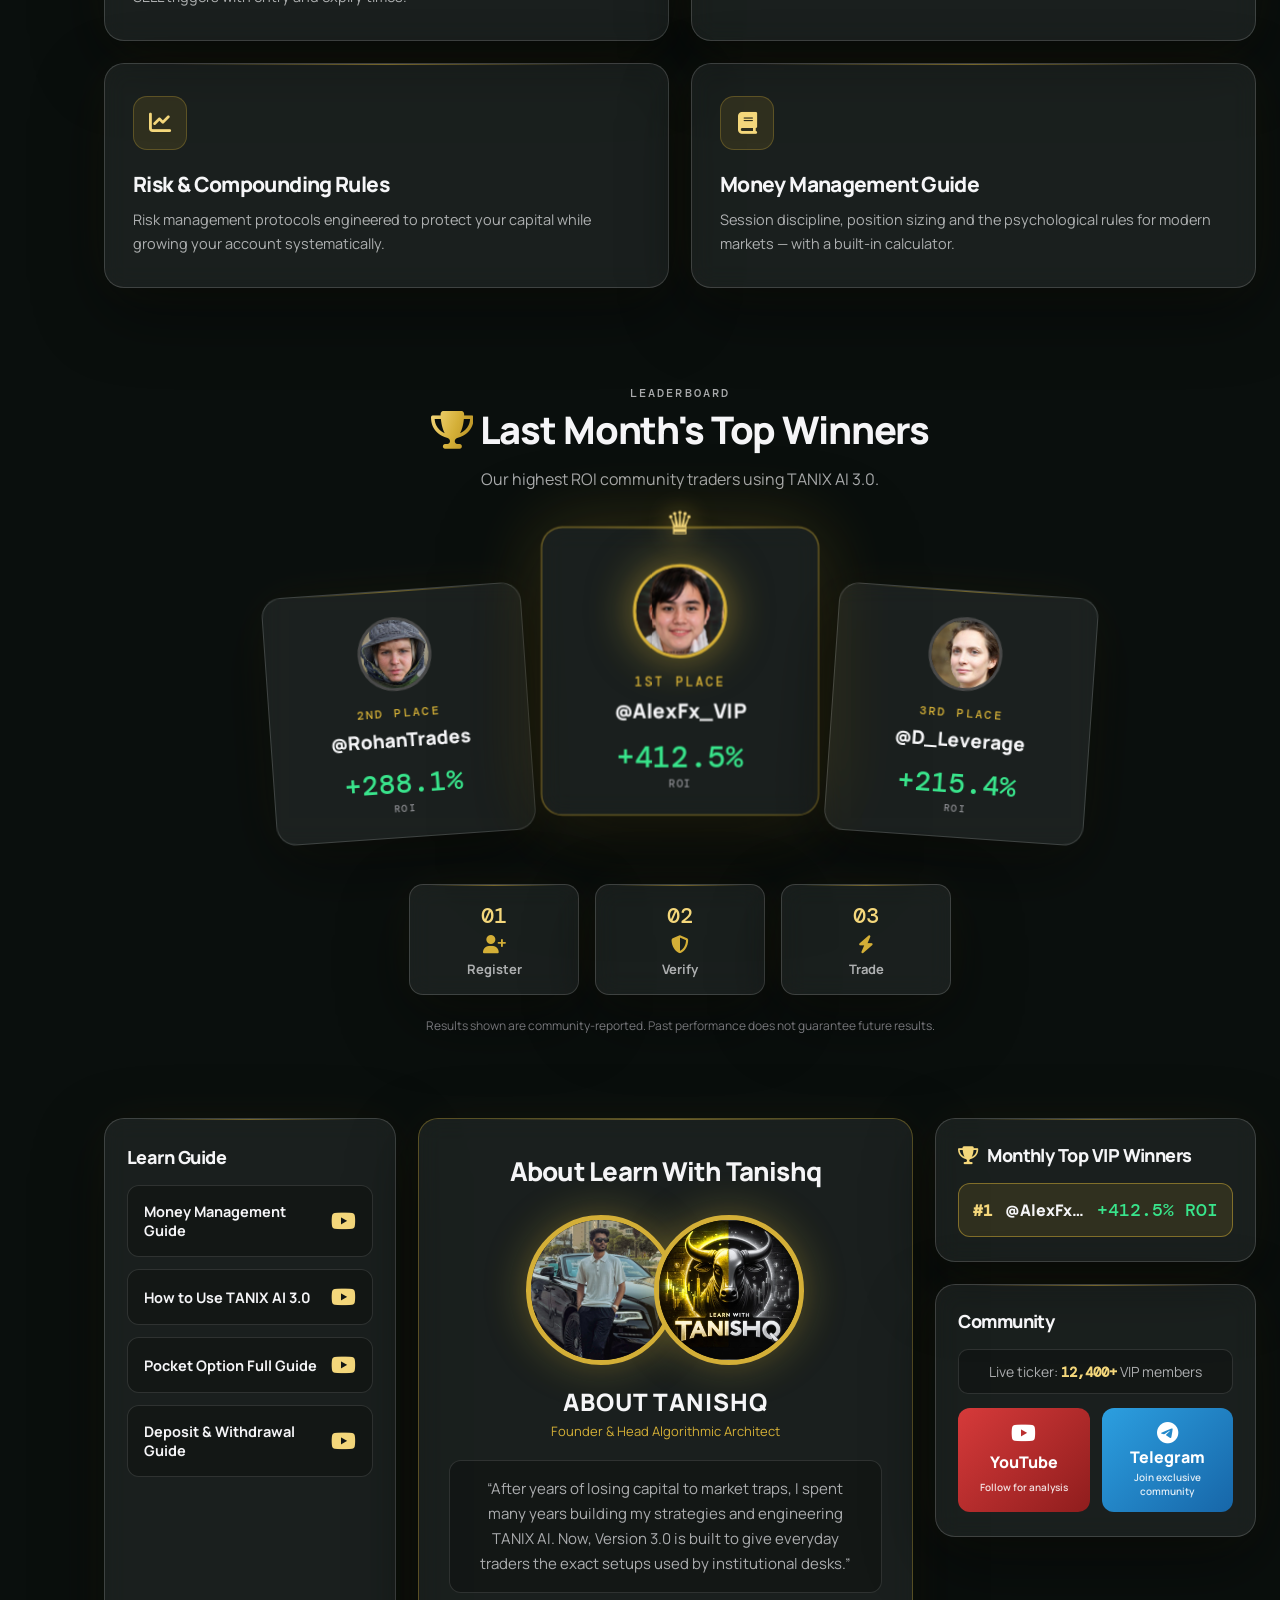
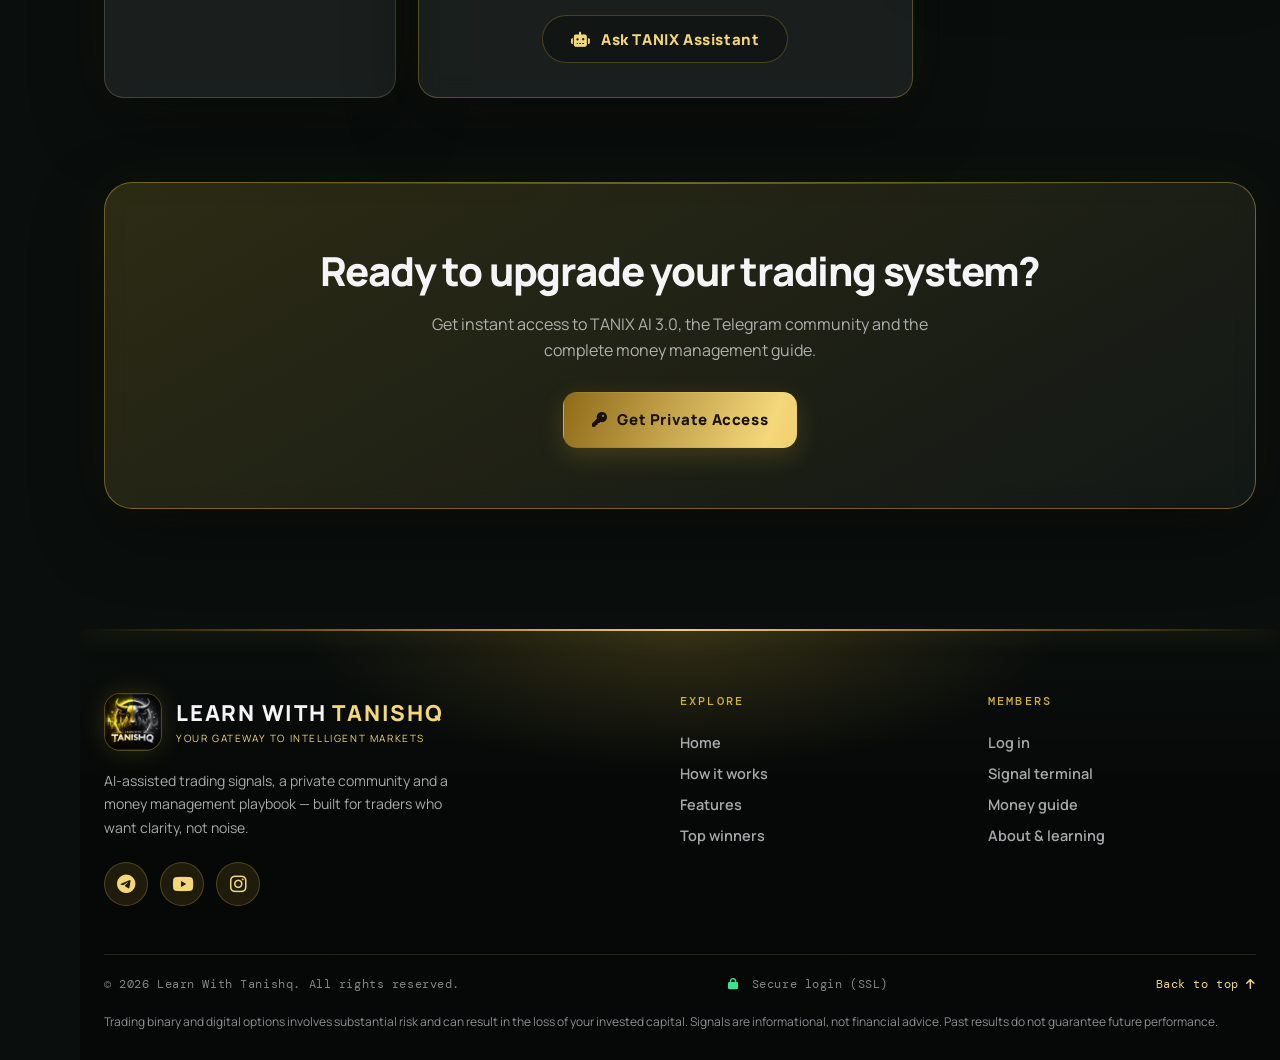
==== commit 59b6f70c: "Set the TANIX AI 3.0 how-to video link (landing Learn Guide and login page); hide Lock button on adm" ====
--- a/frontend/index.html
+++ b/frontend/index.html
@@ -206,7 +206,7 @@
     </div>
 
     <script>window.API_BASE_URL = '/api';</script>
-    <script src="config.js?v=9"></script>
+    <script src="config.js?v=10"></script>
     <script src="app.js?v=5.8"></script>
     <script src="extras.js?v=4"></script>
     <script src="performers.js?v=1"></script>
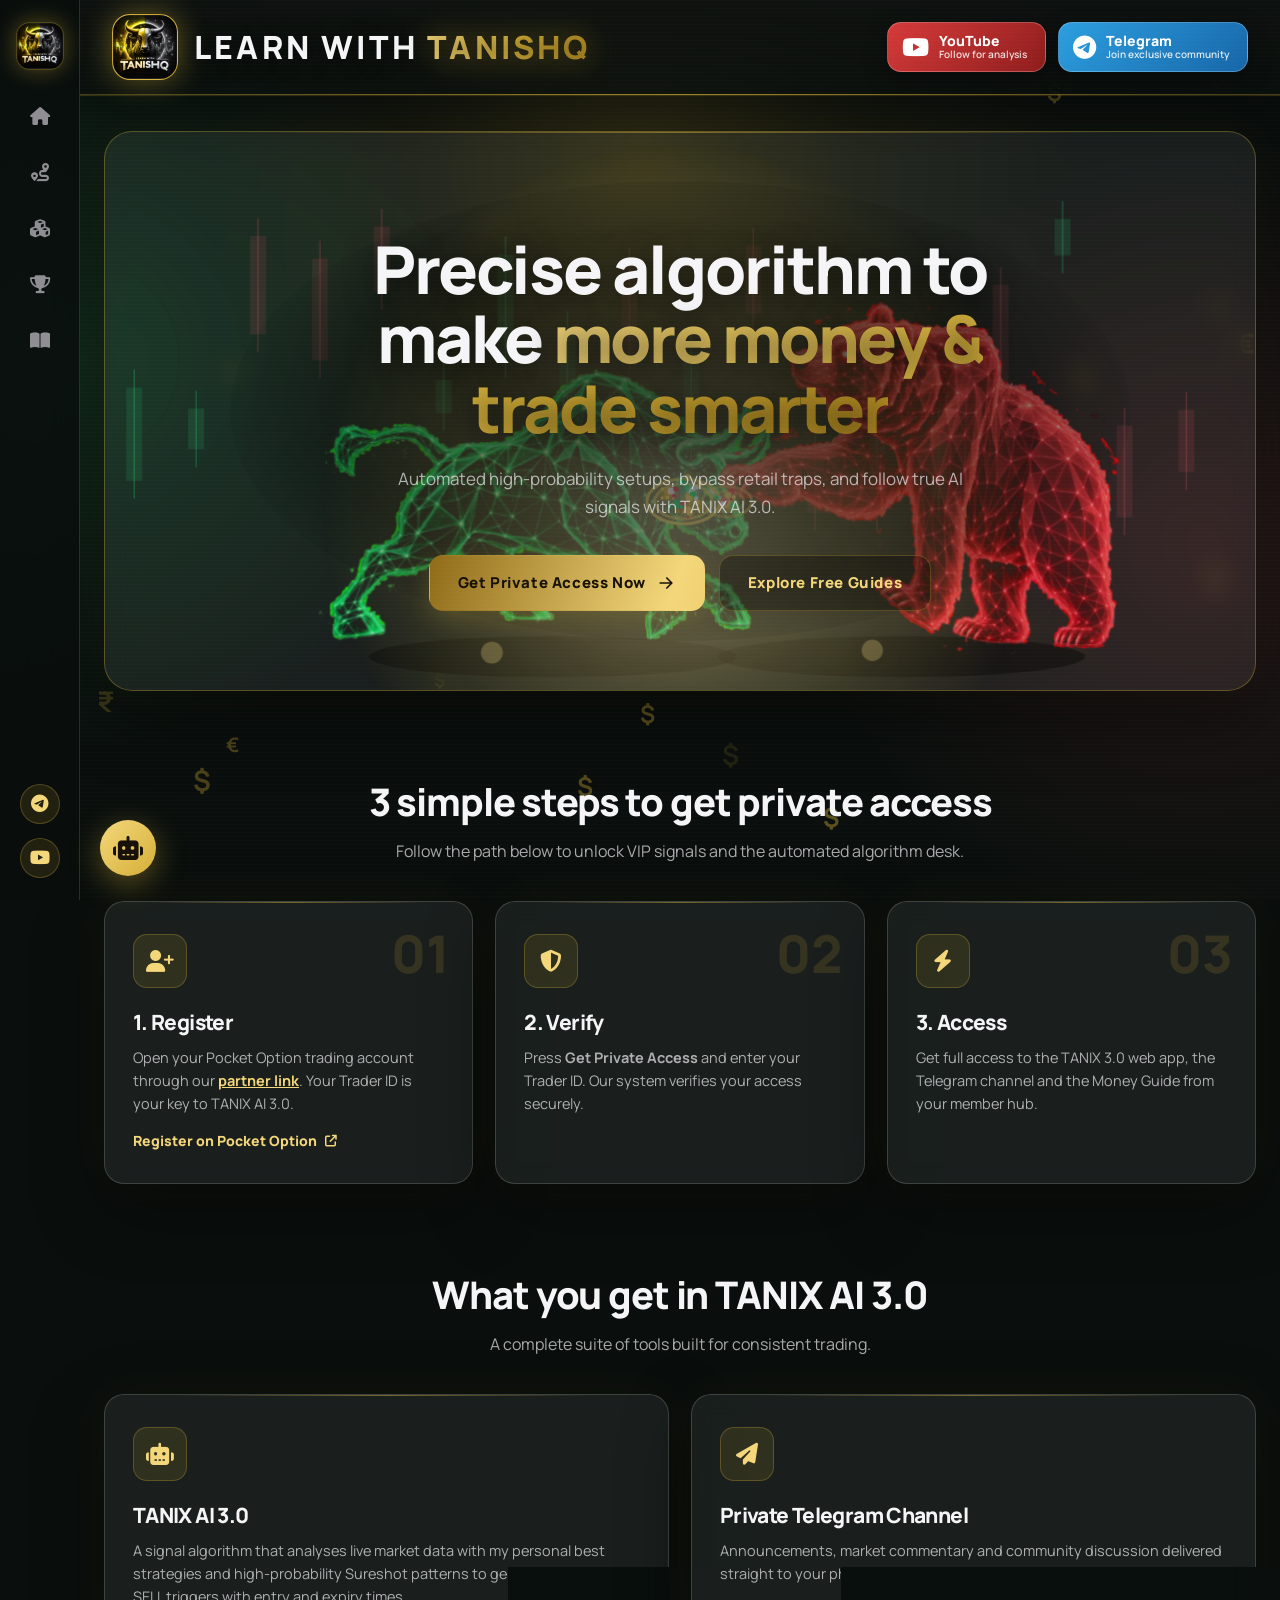
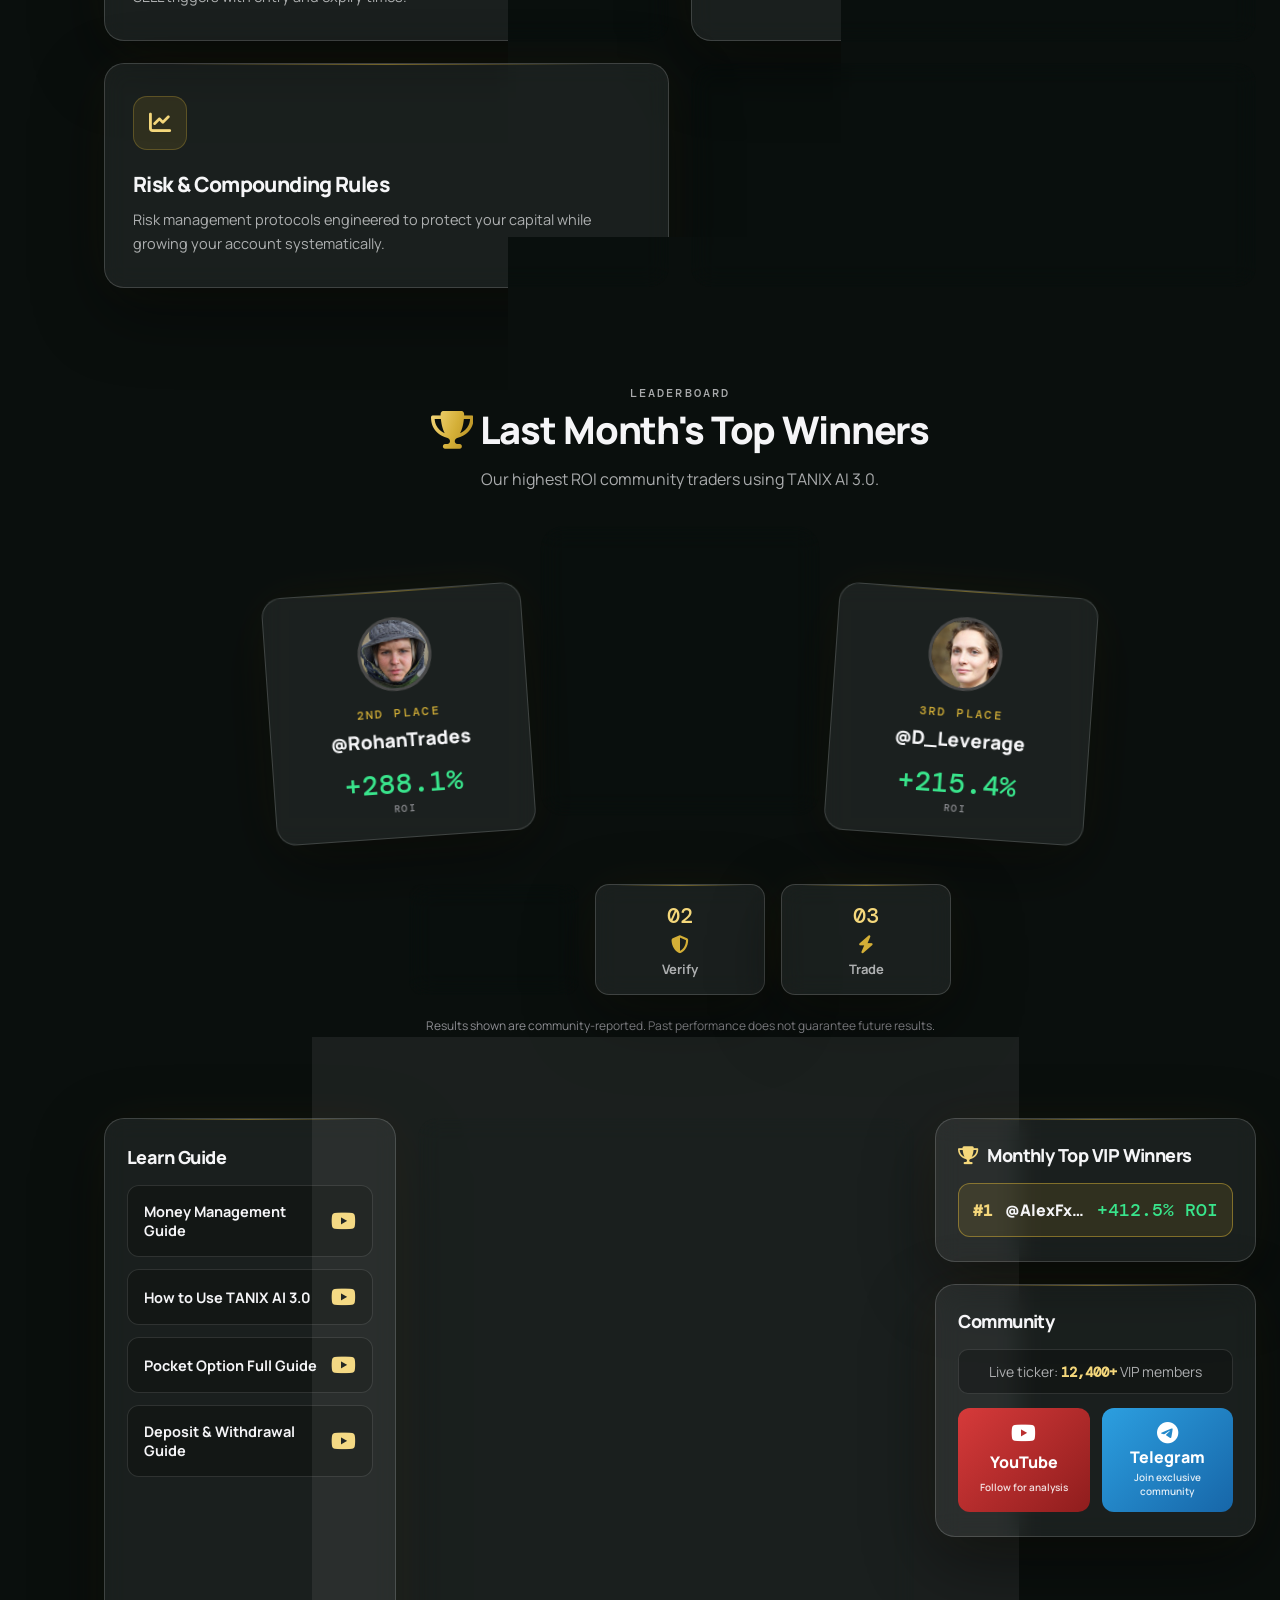
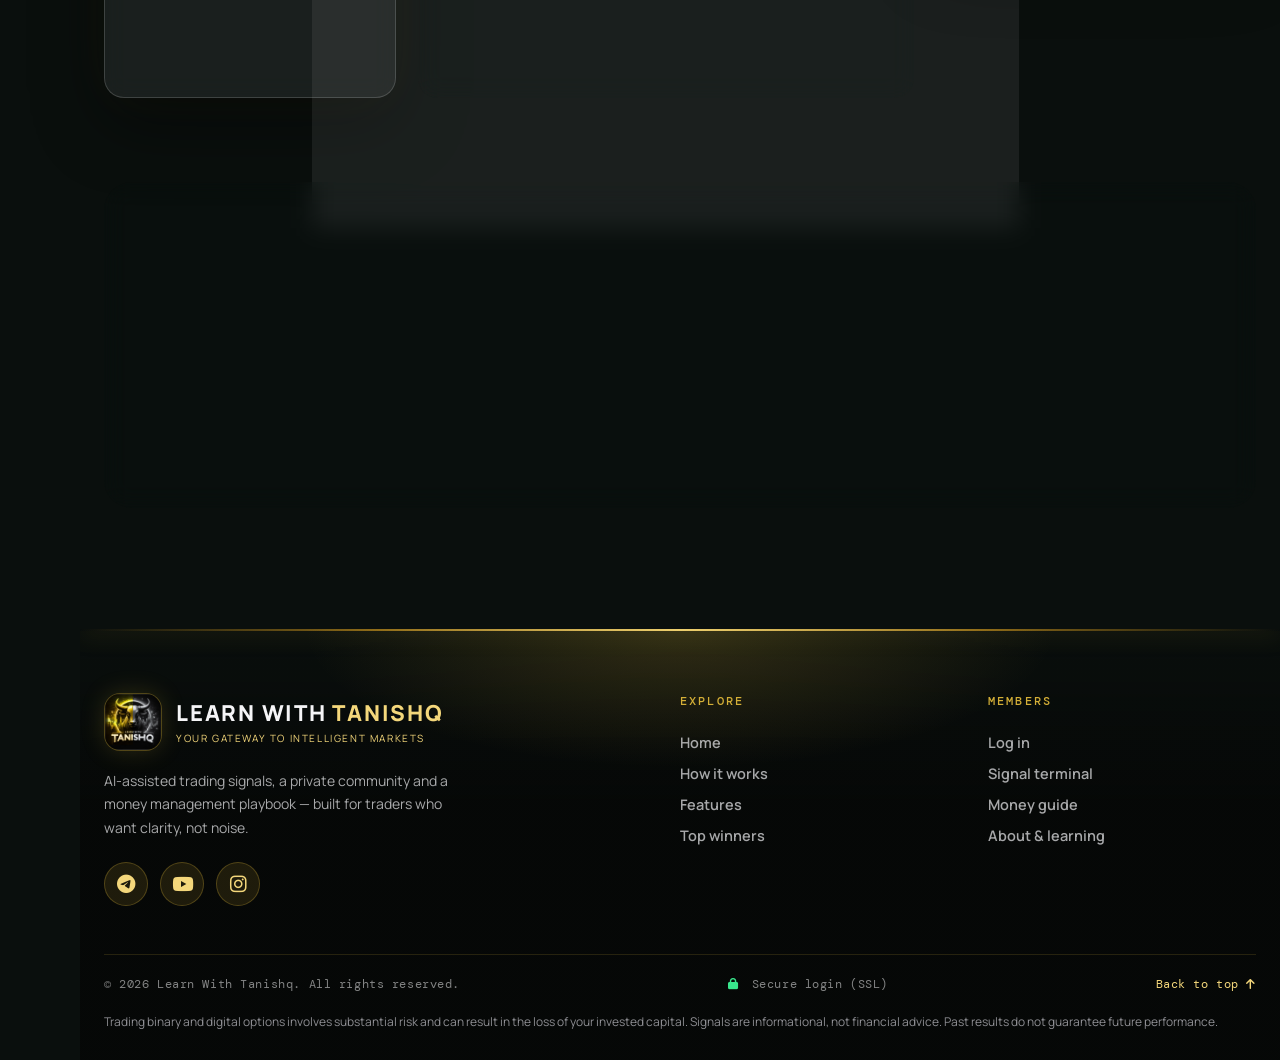
==== commit aadab326: "Add favicon set, update the TANIX AI 3.0 how-to video link, add /pocketoption/ redirect to the Nginx" ====
--- a/frontend/index.html
+++ b/frontend/index.html
@@ -5,7 +5,9 @@
     <meta name="viewport" content="width=device-width, initial-scale=1.0">
     <title>TANIX AI 3.0 — Precise Algorithm To Trade Smarter</title>
     <meta name="description" content="TANIX AI 3.0 delivers AI-assisted trading signals, a private Telegram community and a money management guide for verified traders.">
-    <link rel="icon" type="image/webp" href="assets/tanishq-logo.webp">
+    <link rel="icon" href="/favicon.ico" sizes="48x48">
+    <link rel="icon" type="image/png" href="/assets/favicon-192.png" sizes="192x192">
+    <link rel="apple-touch-icon" href="/assets/apple-touch-icon.png">
     <link rel="preconnect" href="https://cdnjs.cloudflare.com" crossorigin>
     <link rel="preload" as="style" href="https://cdnjs.cloudflare.com/ajax/libs/font-awesome/6.4.0/css/all.min.css" onload="this.onload=null;this.rel='stylesheet'">
     <noscript><link rel="stylesheet" href="https://cdnjs.cloudflare.com/ajax/libs/font-awesome/6.4.0/css/all.min.css"></noscript>
@@ -206,7 +208,7 @@
     </div>
 
     <script>window.API_BASE_URL = '/api';</script>
-    <script src="config.js?v=10"></script>
+    <script src="config.js?v=11"></script>
     <script src="app.js?v=5.8"></script>
     <script src="extras.js?v=4"></script>
     <script src="performers.js?v=1"></script>
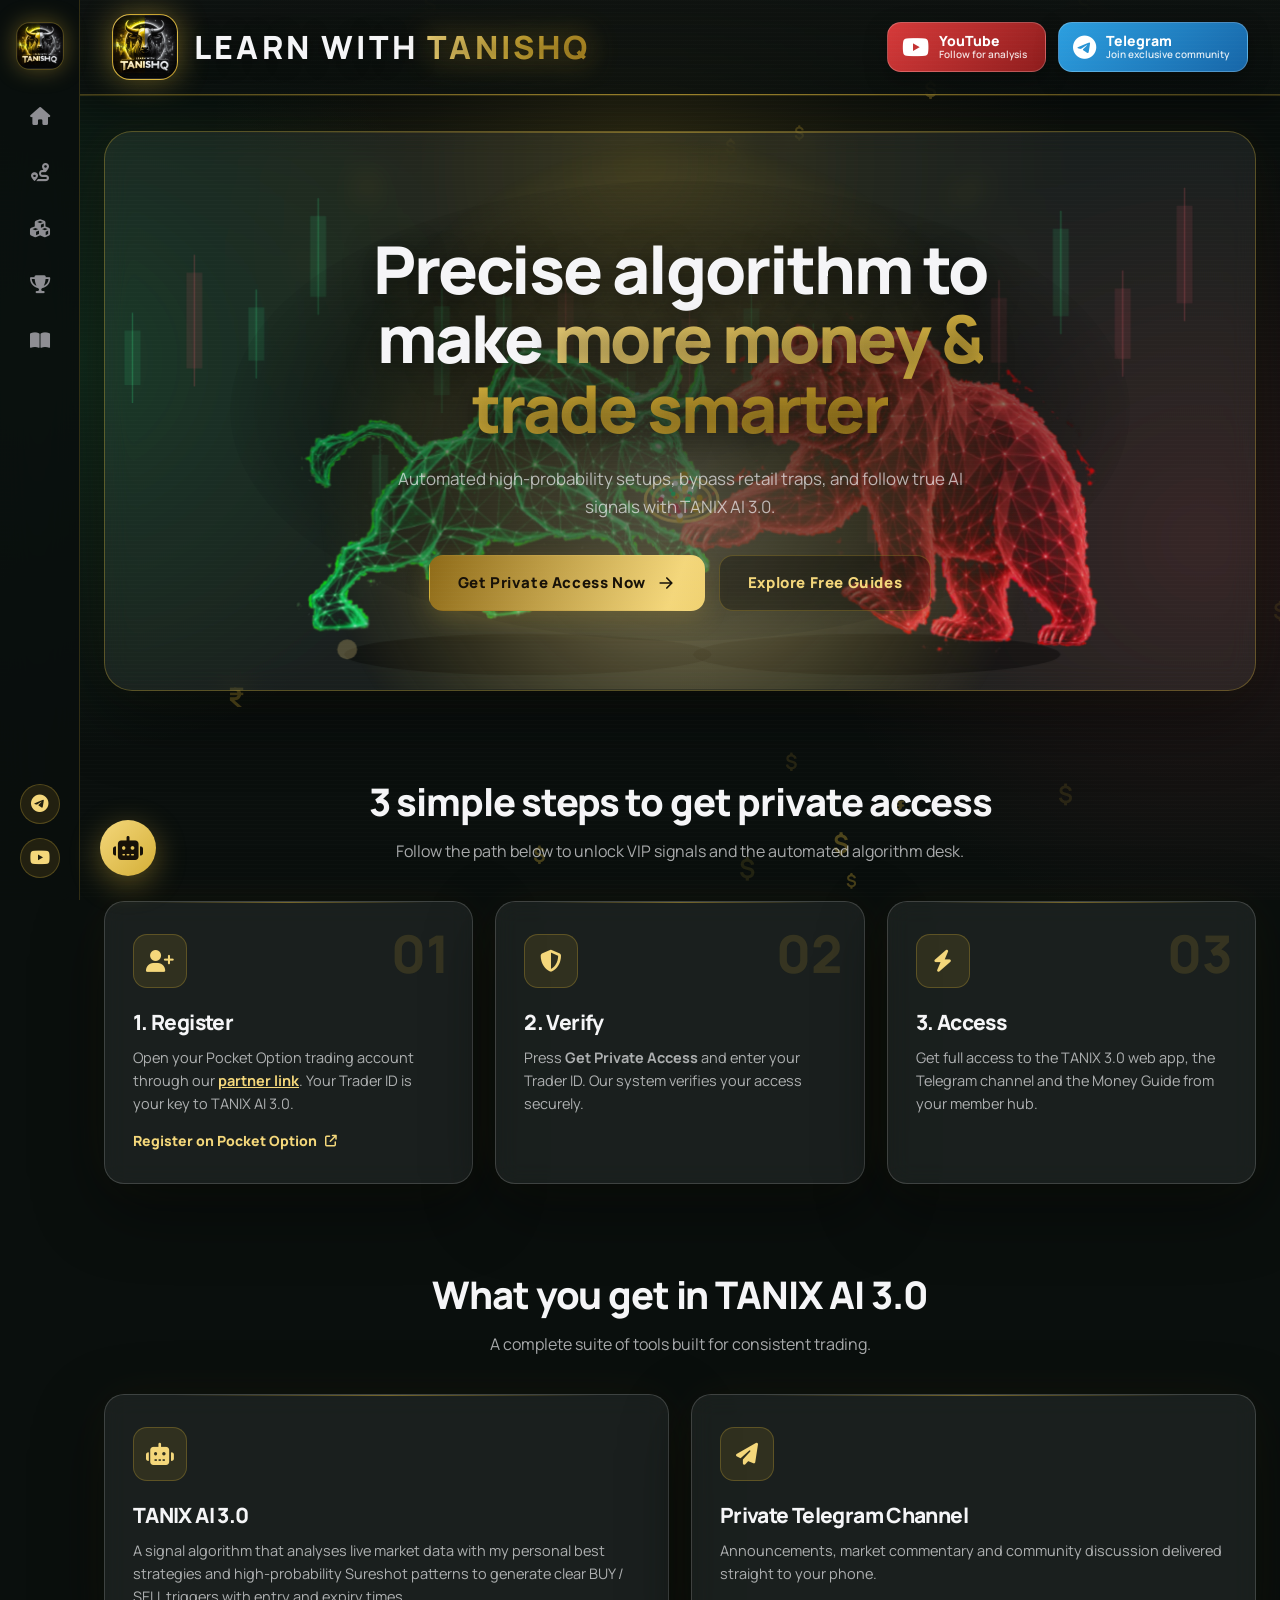
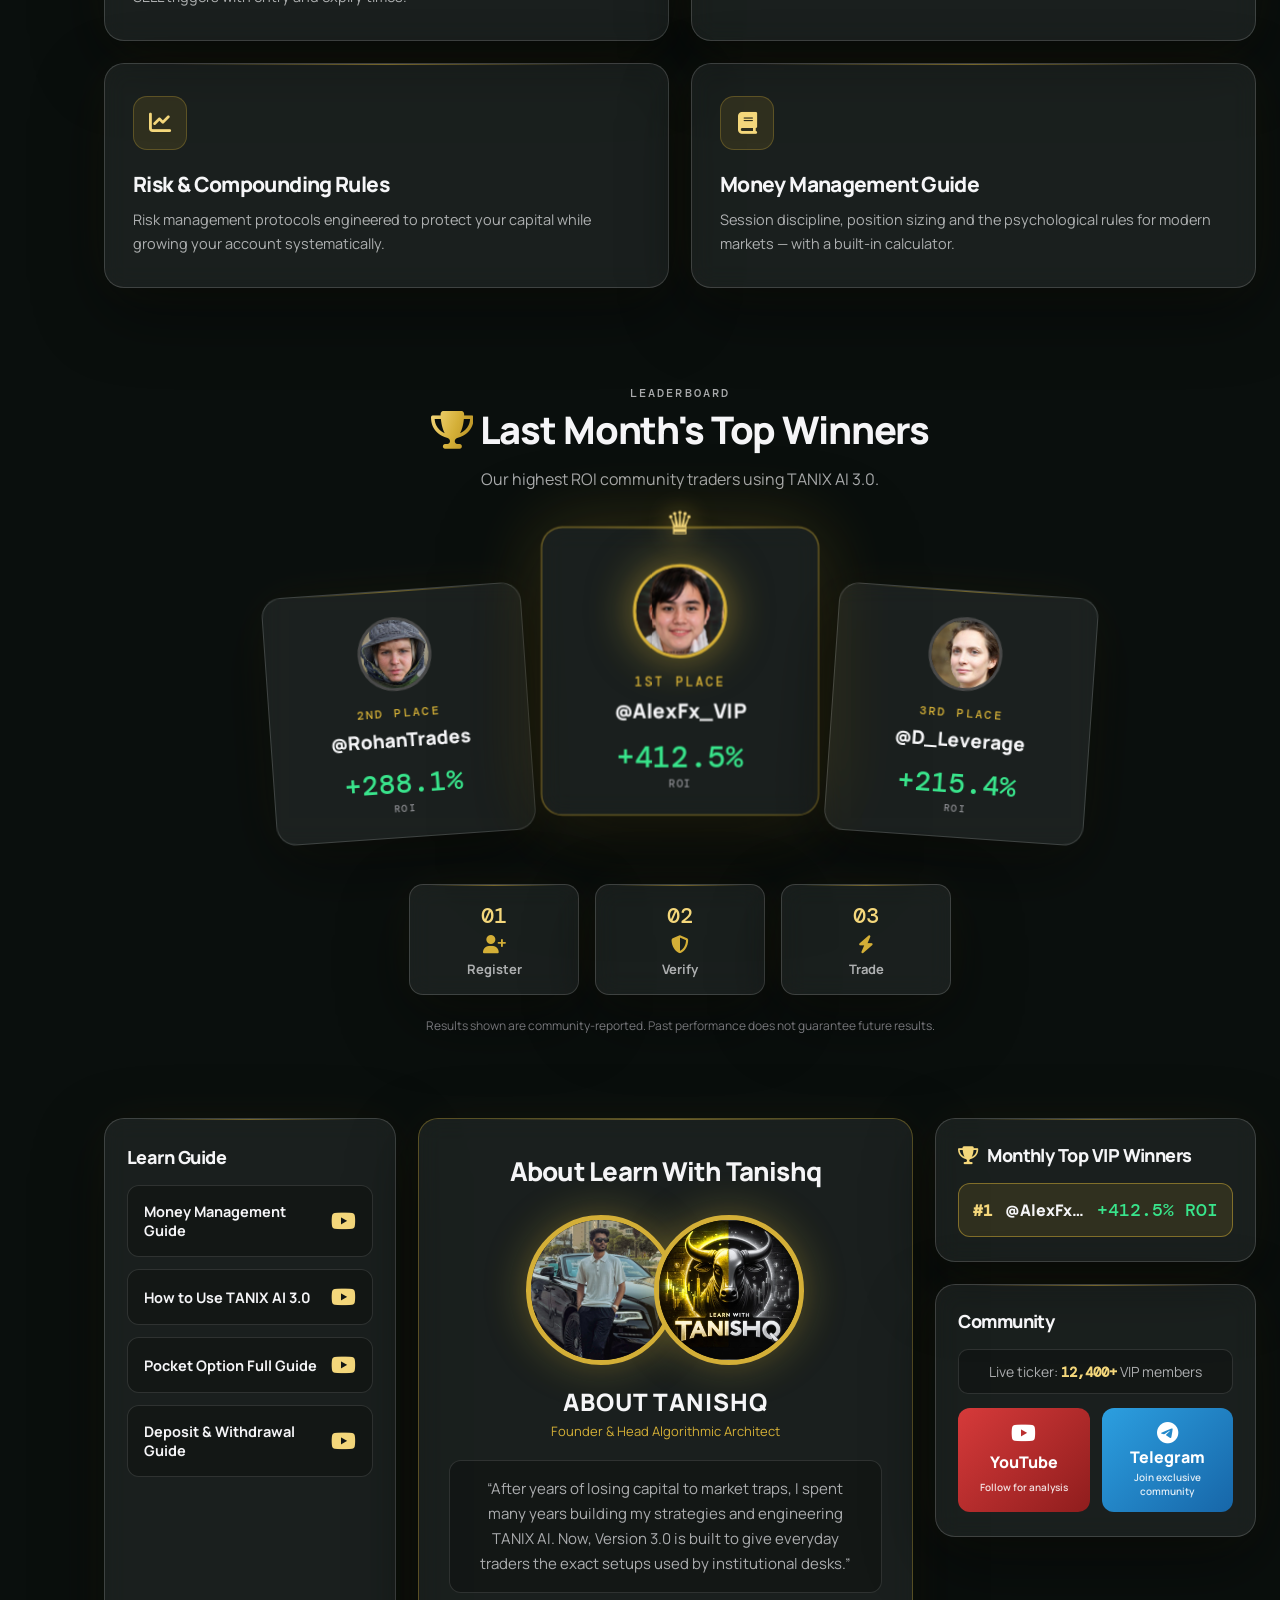
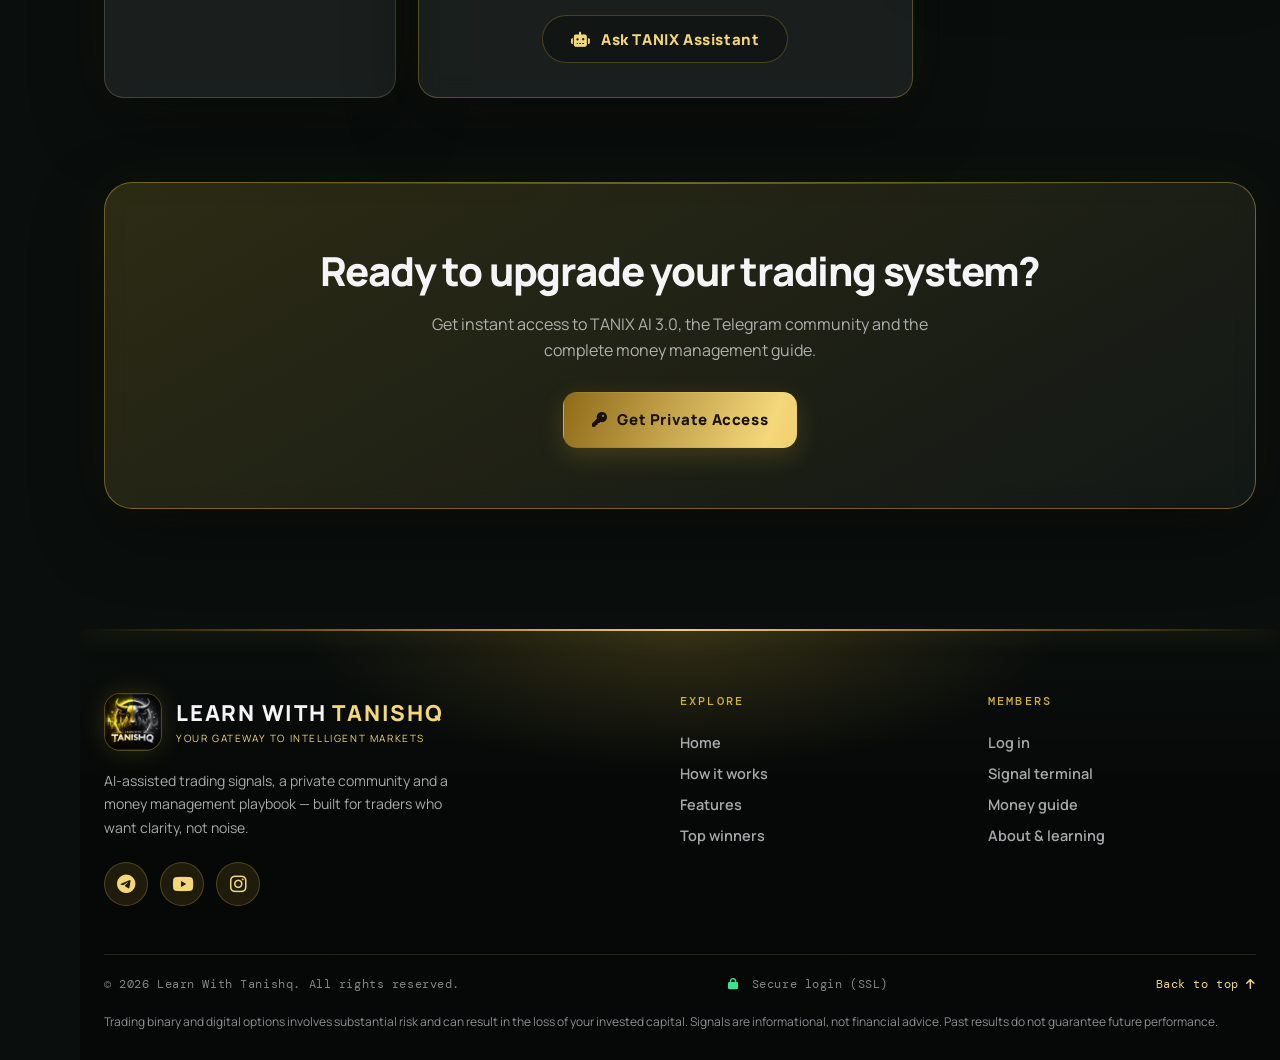
==== commit ee43c318: "Admin: TANIX 3.0 usage tab (one record per trader per day); terminal logs its use" ====
--- a/frontend/index.html
+++ b/frontend/index.html
@@ -209,7 +209,7 @@
 
     <script>window.API_BASE_URL = '/api';</script>
     <script src="config.js?v=11"></script>
-    <script src="app.js?v=5.8"></script>
+    <script src="app.js?v=5.9"></script>
     <script src="extras.js?v=4"></script>
     <script src="performers.js?v=1"></script>
     <script src="landing.js?v=9"></script>
